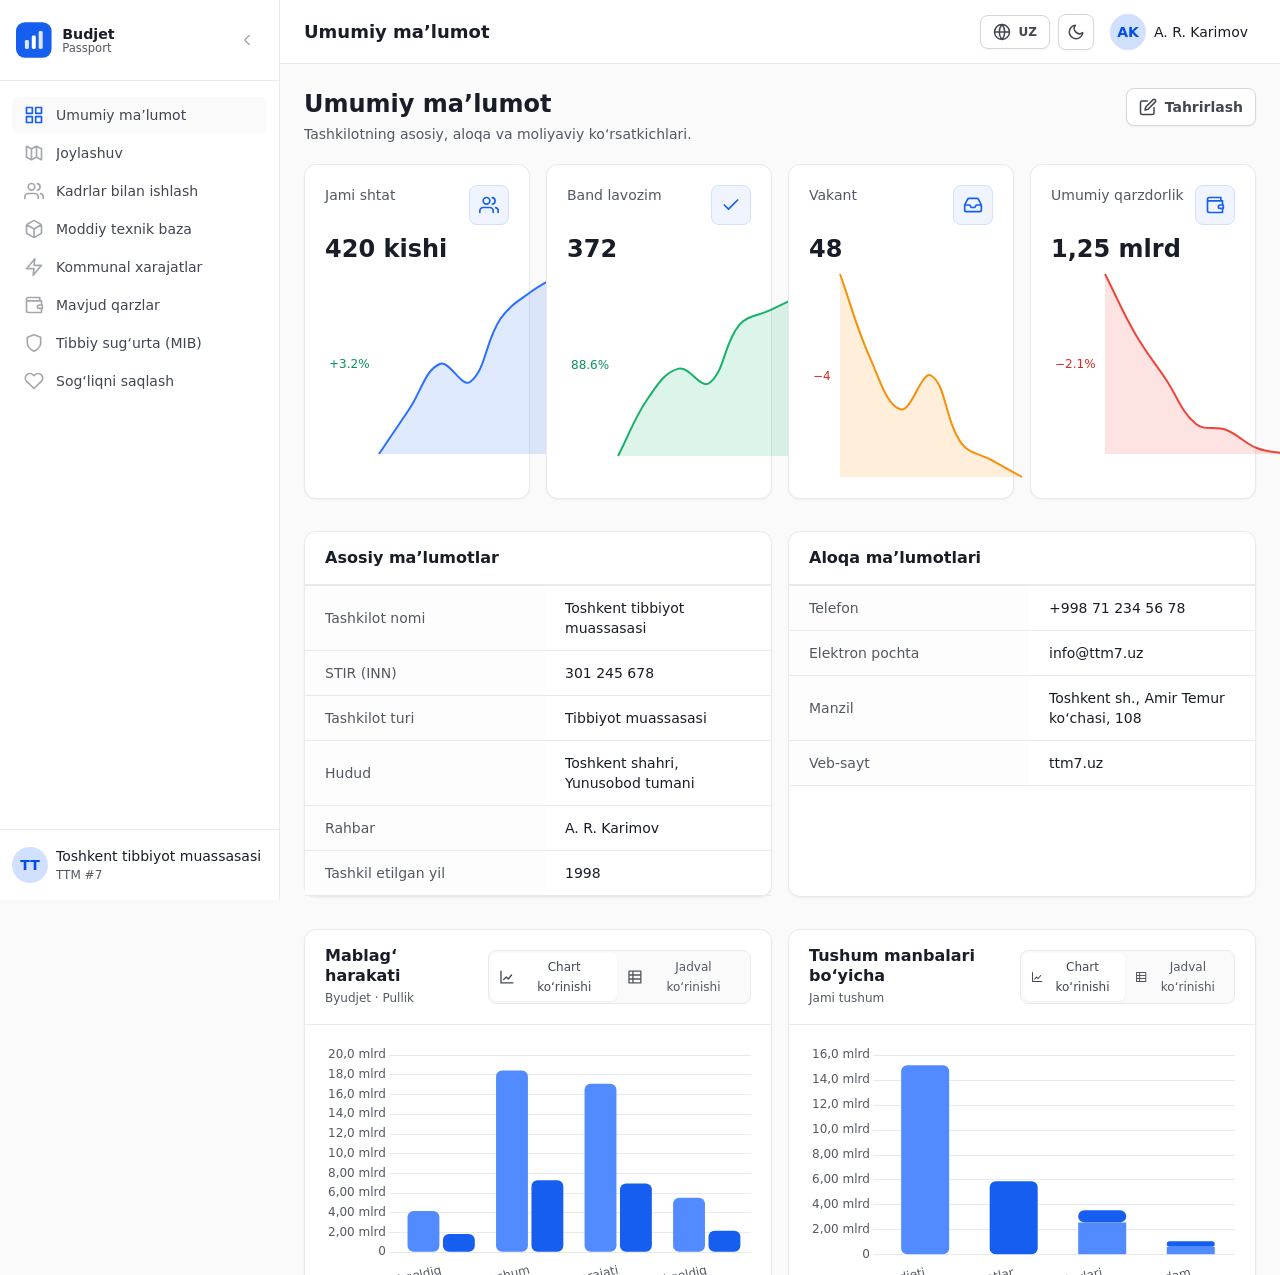
==== index.html @ efad82bf "feat: E-Pasport Budjet — tashkilot roli UI/UX redesign (charts + design tokens) Vanilla HTML/CSS/JS " ====
<!DOCTYPE html>
<html lang="uz" data-theme="light">
<head>
  <meta charset="UTF-8" />
  <meta name="viewport" content="width=device-width, initial-scale=1.0" />
  <meta name="description" content="E-Pasport Budjet — tashkilot kabineti" />
  <title>Budjet Passport — Tashkilot kabineti</title>

  <!-- Favicon (symbol) -->
  <link rel="icon" type="image/svg+xml" href="assets/img/symbol.svg" />
  <link rel="apple-touch-icon" href="assets/img/symbol.svg" />

  <!-- Design tokens (must load first) -->
  <link rel="stylesheet" href="assets/css/tokens.css" />
  <link rel="stylesheet" href="assets/css/base.css" />
  <link rel="stylesheet" href="assets/css/components.css" />
  <link rel="stylesheet" href="assets/css/app.css" />
</head>
<body>
  <div class="app" id="app"><!-- shell injected by app.js --></div>

  <!-- Vendor -->
  <script src="assets/vendor/chart.umd.js"></script>
  <!-- App modules (order matters) -->
  <script src="assets/js/i18n.js"></script>
  <script src="assets/js/format.js"></script>
  <script src="assets/js/data.js"></script>
  <script src="assets/js/components.js"></script>
  <script src="assets/js/charts.js"></script>
  <script src="assets/js/app.js"></script>
</body>
</html>
---- assets/css/tokens.css ----
/* ==========================================================================
   Design tokens — non-color primitives
   Source: Figma "Blue" design system (2. Radius, 3. Spacing, 4. Widths).
   Do not introduce values outside this file.
   ========================================================================== */
:root {
  /* -- Radius (2. Radius) -- */
  --radius-none: 0px;
  --radius-xxs: 2px;
  --radius-xs: 4px;
  --radius-sm: 6px;
  --radius-md: 8px;
  --radius-lg: 10px;
  --radius-xl: 12px;
  --radius-2xl: 16px;
  --radius-3xl: 20px;
  --radius-4xl: 24px;
  --radius-full: 9999px;

  /* -- Spacing (3. Spacing) -- */
  --spacing-none: 0px;
  --spacing-xxs: 2px;
  --spacing-xs: 4px;
  --spacing-sm: 6px;
  --spacing-md: 8px;
  --spacing-lg: 12px;
  --spacing-xl: 16px;
  --spacing-2xl: 20px;
  --spacing-3xl: 24px;
  --spacing-4xl: 32px;
  --spacing-5xl: 40px;
  --spacing-6xl: 48px;
  --spacing-7xl: 64px;
  --spacing-8xl: 80px;
  --spacing-9xl: 96px;
  --spacing-10xl: 128px;
  --spacing-11xl: 160px;

  /* -- Widths / containers (4. Widths) -- */
  --width-xxs: 320px;
  --width-xs: 384px;
  --width-sm: 480px;
  --width-md: 560px;
  --width-lg: 640px;
  --width-xl: 768px;
  --width-2xl: 1024px;
  --width-3xl: 1280px;
  --width-4xl: 1440px;
  --width-5xl: 1600px;
  --width-6xl: 1920px;
  --paragraph-max-width: 720px;

  /* -- Typography (Untitled UI type scale) -- */
  --font-family-base: "Inter", "Segoe UI", system-ui, -apple-system, "Helvetica Neue", Arial, sans-serif;
  --font-family-mono: "SFMono-Regular", ui-monospace, Menlo, Monaco, Consolas, monospace;

  --text-xs: 12px;    --text-xs-lh: 18px;
  --text-sm: 14px;    --text-sm-lh: 20px;
  --text-md: 16px;    --text-md-lh: 24px;
  --text-lg: 18px;    --text-lg-lh: 28px;
  --text-xl: 20px;    --text-xl-lh: 30px;
  --display-xs: 24px; --display-xs-lh: 32px;
  --display-sm: 30px; --display-sm-lh: 38px;
  --display-md: 36px; --display-md-lh: 44px;

  --font-weight-regular: 400;
  --font-weight-medium: 500;
  --font-weight-semibold: 600;
  --font-weight-bold: 700;

  /* -- Sizing tokens for app chrome -- */
  --sidebar-width: 280px;
  --sidebar-width-collapsed: 76px;
  --header-height: 64px;
  --container-max: var(--width-5xl);

  /* -- Motion -- */
  --transition-fast: 120ms ease;
  --transition-base: 200ms ease;
}

/* -- Shadows (Untitled UI elevation, light) -- */
:root,
[data-theme="light"] {
  --shadow-xs: 0 1px 2px 0 rgba(10, 13, 18, 0.05);
  --shadow-sm: 0 1px 3px 0 rgba(10, 13, 18, 0.10), 0 1px 2px -1px rgba(10, 13, 18, 0.10);
  --shadow-md: 0 4px 6px -1px rgba(10, 13, 18, 0.10), 0 2px 4px -2px rgba(10, 13, 18, 0.06);
  --shadow-lg: 0 12px 16px -4px rgba(10, 13, 18, 0.08), 0 4px 6px -2px rgba(10, 13, 18, 0.03);
  --shadow-xl: 0 20px 24px -4px rgba(10, 13, 18, 0.08), 0 8px 8px -4px rgba(10, 13, 18, 0.03);
  --shadow-2xl: 0 24px 48px -12px rgba(10, 13, 18, 0.18);
}

/* Shadows in dark mode use deeper alpha */
[data-theme="dark"] {
  --shadow-xs: 0 1px 2px 0 rgba(0, 0, 0, 0.30);
  --shadow-sm: 0 1px 3px 0 rgba(0, 0, 0, 0.40), 0 1px 2px -1px rgba(0, 0, 0, 0.40);
  --shadow-md: 0 4px 6px -1px rgba(0, 0, 0, 0.45), 0 2px 4px -2px rgba(0, 0, 0, 0.30);
  --shadow-lg: 0 12px 16px -4px rgba(0, 0, 0, 0.50), 0 4px 6px -2px rgba(0, 0, 0, 0.30);
  --shadow-xl: 0 20px 24px -4px rgba(0, 0, 0, 0.55), 0 8px 8px -4px rgba(0, 0, 0, 0.30);
  --shadow-2xl: 0 24px 48px -12px rgba(0, 0, 0, 0.65);
}

/* --------------------------------------------------------------------------
   Chart palette — derived from Utility color tokens (auto light/dark aware).
   Charts must consume ONLY these variables.
   -------------------------------------------------------------------------- */
:root {
  --chart-1: var(--utility-brand-500);
  --chart-2: var(--utility-blue-light-500);
  --chart-3: var(--utility-success-500);
  --chart-4: var(--utility-warning-500);
  --chart-5: var(--utility-pink-500);
  --chart-6: var(--utility-indigo-500);
  --chart-7: var(--utility-orange-500);
  --chart-8: var(--utility-purple-500);
  --chart-9: var(--utility-gray-blue-500);
  --chart-10: var(--utility-error-500);

  /* Semantic chart roles */
  --chart-positive: var(--utility-success-500);
  --chart-negative: var(--utility-error-500);
  --chart-neutral: var(--utility-gray-blue-400);
  --chart-plan: var(--utility-brand-400);
  --chart-actual: var(--utility-brand-600);
}
:root,
[data-theme="light"] {
  --text-primary: #181d27;
  --text-tertiary: #535862;
  --border-secondary: #e9eaeb;
  --text-error-primary: #d92d20;
  --border-error-subtle: #fda29b;
  --bg-primary: #ffffff;
  --bg-tertiary: #f5f5f5;
  --fg-secondary: #414651;
  --bg-brand-primary: #eff4ff;
  --bg-error-secondary: #fee4e2;
  --bg-warning-primary: #fffaeb;
  --bg-warning-secondary: #fef0c7;
  --bg-success-primary: #ecfdf3;
  --bg-success-secondary: #dcfae6;
  --fg-warning-primary: #dc6803;
  --fg-success-primary: #079455;
  --border-primary: #d5d7da;
  --text-warning-primary: #dc6803;
  --text-success-primary: #079455;
  --fg-white: #ffffff;
  --text-white: #ffffff;
  --bg-brand-solid: #155eef;
  --bg-secondary-solid: #535862;
  --bg-error-solid: #d92d20;
  --bg-warning-solid: #dc6803;
  --bg-success-solid: #079455;
  --fg-success-secondary: #17b26a;
  --text-secondary: #414651;
  --bg-secondary-hover: #f5f5f5;
  --fg-secondary-hover: #252b37;
  --bg-primary-hover: #fafafa;
  --bg-disabled: #f5f5f5;
  --fg-primary: #181d27;
  --fg-disabled: #a4a7ae;
  --text-disabled: #717680;
  --text-secondary-hover: #252b37;
  --text-tertiary-hover: #414651;
  --bg-active: #fafafa;
  --bg-brand-solid-hover: #004eeb;
  --border-brand: #2970ff;
  --border-disabled: #d5d7da;
  --border-error: #f04438;
  --bg-error-primary: #fef3f2;
  --fg-brand-secondary: #2970ff;
  --bg-brand-secondary: #d1e0ff;
  --fg-brand-primary: #155eef;
  --fg-quaternary: #a4a7ae;
  --fg-quaternary-hover: #717680;
  --fg-error-primary: #d92d20;
  --bg-secondary: #fafafa;
  --bg-disabled-subtle: #fafafa;
  --text-brand-secondary: #004eeb;
  --utility-blue-600: #1570ef;
  --bg-quaternary: #e9eaeb;
  --fg-disabled-subtle: #d5d7da;
  --utility-brand-600: #155eef;
  --utility-gray-700: #414651;
  --utility-error-600: #d92d20;
  --utility-warning-600: #dc6803;
  --utility-success-600: #079455;
  --utility-orange-600: #e04f16;
  --utility-blue-dark-600: #155eef;
  --utility-indigo-600: #444ce7;
  --utility-fuchsia-600: #ba24d5;
  --utility-pink-600: #dd2590;
  --utility-purple-600: #6938ef;
  --utility-orange-dark-600: #e62e05;
  --utility-blue-light-600: #0086c9;
  --utility-gray-600: #535862;
  --utility-brand-700: #004eeb;
  --utility-error-700: #b42318;
  --utility-warning-700: #b54708;
  --utility-success-700: #067647;
  --utility-blue-dark-700: #004eeb;
  --utility-indigo-700: #3538cd;
  --utility-purple-700: #5925dc;
  --utility-fuchsia-700: #9f1ab1;
  --utility-pink-700: #c11574;
  --utility-orange-dark-700: #bc1b06;
  --utility-orange-700: #b93815;
  --utility-blue-700: #175cd3;
  --utility-blue-light-700: #026aa2;
  --utility-gray-blue-600: #3e4784;
  --utility-gray-blue-700: #363f72;
  --utility-gray-500: #717680;
  --utility-brand-500: #2970ff;
  --utility-error-500: #f04438;
  --utility-warning-500: #f79009;
  --utility-success-500: #17b26a;
  --utility-gray-blue-500: #4e5ba6;
  --utility-blue-light-500: #0ba5ec;
  --utility-blue-500: #2e90fa;
  --utility-blue-dark-500: #2970ff;
  --utility-indigo-500: #6172f3;
  --utility-purple-500: #7a5af8;
  --utility-fuchsia-500: #d444f1;
  --utility-pink-500: #ee46bc;
  --utility-orange-dark-500: #ff4405;
  --utility-orange-500: #ef6820;
  --utility-gray-200: #e9eaeb;
  --utility-brand-200: #b2ccff;
  --utility-error-200: #fecdca;
  --utility-warning-200: #fedf89;
  --utility-success-200: #abefc6;
  --utility-gray-blue-200: #d5d9eb;
  --utility-blue-light-200: #b9e6fe;
  --utility-blue-200: #b2ddff;
  --utility-blue-dark-200: #b2ccff;
  --utility-indigo-200: #c7d7fe;
  --utility-purple-200: #d9d6fe;
  --utility-fuchsia-200: #f6d0fe;
  --utility-pink-200: #fcceee;
  --utility-orange-dark-200: #ffd6ae;
  --utility-orange-200: #f9dbaf;
  --utility-gray-50: #fafafa;
  --utility-brand-50: #eff4ff;
  --utility-error-50: #fef3f2;
  --utility-warning-50: #fffaeb;
  --utility-success-50: #ecfdf3;
  --utility-gray-blue-50: #f8f9fc;
  --utility-blue-light-50: #f0f9ff;
  --utility-blue-50: #eff8ff;
  --utility-blue-dark-50: #eff4ff;
  --utility-indigo-50: #eef4ff;
  --utility-purple-50: #f4f3ff;
  --utility-fuchsia-50: #fdf4ff;
  --utility-pink-50: #fdf2fa;
  --utility-orange-dark-50: #fff4ed;
  --utility-orange-50: #fef6ee;
  --utility-gray-100: #f5f5f5;
  --utility-brand-100: #d1e0ff;
  --utility-error-100: #fee4e2;
  --utility-warning-100: #fef0c7;
  --utility-success-100: #dcfae6;
  --utility-gray-blue-100: #eaecf5;
  --utility-blue-light-100: #e0f2fe;
  --utility-blue-100: #d1e9ff;
  --utility-blue-dark-100: #d1e0ff;
  --utility-indigo-100: #e0eaff;
  --utility-purple-100: #ebe9fe;
  --utility-fuchsia-100: #fbe8ff;
  --utility-pink-100: #fce7f6;
  --utility-orange-dark-100: #ffe6d5;
  --utility-orange-100: #fdead7;
  --utility-gray-400: #a4a7ae;
  --utility-brand-400: #528bff;
  --utility-error-400: #f97066;
  --utility-warning-400: #fdb022;
  --utility-success-400: #47cd89;
  --utility-gray-blue-400: #717bbc;
  --utility-blue-light-400: #36bffa;
  --utility-blue-400: #53b1fd;
  --utility-blue-dark-400: #528bff;
  --utility-indigo-400: #8098f9;
  --utility-purple-400: #9b8afb;
  --utility-fuchsia-400: #e478fa;
  --utility-pink-400: #f670c7;
  --utility-orange-dark-400: #ff692e;
  --utility-orange-400: #f38744;
  --fg-warning-secondary: #f79009;
  --fg-error-secondary: #f04438;
  --border-disabled-subtle: #e9eaeb;
  --text-placeholder: #717680;
  --text-placeholder-subtle: #d5d7da;
  --text-brand-tertiary: #155eef;
  --bg-primary-alt: #ffffff;
  --fg-tertiary: #535862;
  --fg-tertiary-hover: #414651;
  --bg-brand-primary-alt: #eff4ff;
  --fg-brand-primary-alt: #155eef;
  --bg-secondary-alt: #fafafa;
  --text-quaternary: #717680;
  --bg-overlay: #0a0d12;
  --utility-brand-50-alt: #eff4ff;
  --utility-brand-100-alt: #d1e0ff;
  --utility-brand-200-alt: #b2ccff;
  --utility-brand-400-alt: #528bff;
  --utility-brand-500-alt: #2970ff;
  --utility-brand-600-alt: #155eef;
  --utility-brand-700-alt: #004eeb;
  --utility-brand-300: #84adff;
  --bg-secondary-subtle: #fdfdfd;
  --utility-gray-300: #d5d7da;
  --utility-brand-900: #00359e;
  --utility-gray-900: #181d27;
  --utility-brand-800: #0040c1;
  --utility-gray-800: #252b37;
  --border-tertiary: #f5f5f5;
  --text-brand-primary: #00359e;
  --bg-brand-section: #0040c1;
  --text-primary-on-brand: #ffffff;
  --text-secondary-on-brand: #b2ccff;
  --text-tertiary-on-brand: #b2ccff;
  --bg-brand-section-subtle: #004eeb;
  --text-quaternary-on-brand: #84adff;
  --text-brand-tertiary-alt: #155eef;
  --bg-primary-solid: #0a0d12;
  --utility-brand-300-alt: #84adff;
  --utility-brand-800-alt: #0040c1;
  --utility-brand-900-alt: #00359e;
  --utility-error-300: #fda29b;
  --utility-warning-300: #fec84b;
  --utility-success-300: #75e0a7;
  --utility-gray-blue-300: #b3b8db;
  --utility-blue-light-300: #7cd4fd;
  --utility-blue-300: #84caff;
  --utility-blue-dark-300: #84adff;
  --utility-indigo-300: #a4bcfd;
  --utility-purple-300: #bdb4fe;
  --utility-fuchsia-300: #eeaafd;
  --utility-pink-300: #faa7e0;
  --utility-orange-dark-300: #ff9c66;
  --utility-orange-300: #f7b27a;
  --border-brand-alt: #155eef;
  --utility-green-50: #edfcf2;
  --utility-green-100: #d3f8df;
  --utility-green-200: #aaf0c4;
  --utility-green-300: #73e2a3;
  --utility-green-400: #3ccb7f;
  --utility-green-500: #16b364;
  --utility-green-600: #099250;
  --utility-green-700: #087443;
  --utility-yellow-50: #fefbe8;
  --utility-yellow-100: #fef7c3;
  --utility-yellow-200: #feee95;
  --utility-yellow-300: #fde272;
  --utility-yellow-400: #fac515;
  --utility-yellow-500: #eaaa08;
  --utility-yellow-600: #ca8504;
  --utility-yellow-700: #a15c07;
  --border-secondary-alt: rgba(0, 0, 0, 0.08);
  --fg-brand-secondary-alt: #2970ff;
  --text-error-primary-hover: #b42318;
  --fg-brand-secondary-hover: #155eef;
  --bg-error-solid-hover: #b42318;
  --text-brand-secondary-hover: #0040c1;
}

[data-theme="dark"] {
  --text-primary: #f7f7f7;
  --text-tertiary: #94979c;
  --border-secondary: #22262f;
  --text-error-primary: #f97066;
  --border-error-subtle: #f04438;
  --bg-primary: #0c0e12;
  --bg-tertiary: #13161b;
  --fg-secondary: #cecfd2;
  --bg-brand-primary: #2970ff;
  --bg-error-secondary: #d92d20;
  --bg-warning-primary: #4e1d09;
  --bg-warning-secondary: #dc6803;
  --bg-success-primary: #053321;
  --bg-success-secondary: #079455;
  --fg-warning-primary: #f79009;
  --fg-success-primary: #17b26a;
  --border-primary: #373a41;
  --text-warning-primary: #fdb022;
  --text-success-primary: #47cd89;
  --fg-white: #ffffff;
  --text-white: #ffffff;
  --bg-brand-solid: #155eef;
  --bg-secondary-solid: #61656c;
  --bg-error-solid: #d92d20;
  --bg-warning-solid: #dc6803;
  --bg-success-solid: #079455;
  --fg-success-secondary: #47cd89;
  --text-secondary: #cecfd2;
  --bg-secondary-hover: #22262f;
  --fg-secondary-hover: #ececed;
  --bg-primary-hover: #22262f;
  --bg-disabled: #22262f;
  --fg-primary: #ffffff;
  --fg-disabled: #85888e;
  --text-disabled: #85888e;
  --text-secondary-hover: #ececed;
  --text-tertiary-hover: #cecfd2;
  --bg-active: #22262f;
  --bg-brand-solid-hover: #2970ff;
  --border-brand: #528bff;
  --border-disabled: #373a41;
  --border-error: #f97066;
  --bg-error-primary: #55160c;
  --fg-brand-secondary: #2970ff;
  --bg-brand-secondary: #155eef;
  --fg-brand-primary: #2970ff;
  --fg-quaternary: #61656c;
  --fg-quaternary-hover: #85888e;
  --fg-error-primary: #f04438;
  --bg-secondary: #13161b;
  --bg-disabled-subtle: #13161b;
  --text-brand-secondary: #cecfd2;
  --utility-blue-600: #53b1fd;
  --bg-quaternary: #373a41;
  --fg-disabled-subtle: #61656c;
  --utility-brand-600: #528bff;
  --utility-gray-700: #cecfd2;
  --utility-error-600: #f97066;
  --utility-warning-600: #fdb022;
  --utility-success-600: #47cd89;
  --utility-orange-600: #f38744;
  --utility-blue-dark-600: #528bff;
  --utility-indigo-600: #8098f9;
  --utility-fuchsia-600: #e478fa;
  --utility-pink-600: #f670c7;
  --utility-purple-600: #9b8afb;
  --utility-orange-dark-600: #ff692e;
  --utility-blue-light-600: #36bffa;
  --utility-gray-600: #94979c;
  --utility-brand-700: #84adff;
  --utility-error-700: #fda29b;
  --utility-warning-700: #fec84b;
  --utility-success-700: #75e0a7;
  --utility-blue-dark-700: #84adff;
  --utility-indigo-700: #a4bcfd;
  --utility-purple-700: #bdb4fe;
  --utility-fuchsia-700: #eeaafd;
  --utility-pink-700: #faa7e0;
  --utility-orange-dark-700: #ff9c66;
  --utility-orange-700: #f7b27a;
  --utility-blue-700: #84caff;
  --utility-blue-light-700: #7cd4fd;
  --utility-gray-blue-600: #717bbc;
  --utility-gray-blue-700: #b3b8db;
  --utility-gray-500: #85888e;
  --utility-brand-500: #2970ff;
  --utility-error-500: #f04438;
  --utility-warning-500: #f79009;
  --utility-success-500: #17b26a;
  --utility-gray-blue-500: #4e5ba6;
  --utility-blue-light-500: #0ba5ec;
  --utility-blue-500: #2e90fa;
  --utility-blue-dark-500: #2970ff;
  --utility-indigo-500: #6172f3;
  --utility-purple-500: #7a5af8;
  --utility-fuchsia-500: #d444f1;
  --utility-pink-500: #ee46bc;
  --utility-orange-dark-500: #ff4405;
  --utility-orange-500: #ef6820;
  --utility-gray-200: #373a41;
  --utility-brand-200: #0040c1;
  --utility-error-200: #912018;
  --utility-warning-200: #93370d;
  --utility-success-200: #085d3a;
  --utility-gray-blue-200: #293056;
  --utility-blue-light-200: #065986;
  --utility-blue-200: #1849a9;
  --utility-blue-dark-200: #0040c1;
  --utility-indigo-200: #2d31a6;
  --utility-purple-200: #4a1fb8;
  --utility-fuchsia-200: #821890;
  --utility-pink-200: #9e165f;
  --utility-orange-dark-200: #97180c;
  --utility-orange-200: #932f19;
  --utility-gray-50: #13161b;
  --utility-brand-50: #002266;
  --utility-error-50: #55160c;
  --utility-warning-50: #4e1d09;
  --utility-success-50: #053321;
  --utility-gray-blue-50: #0d0f1c;
  --utility-blue-light-50: #062c41;
  --utility-blue-50: #102a56;
  --utility-blue-dark-50: #002266;
  --utility-indigo-50: #1f235b;
  --utility-purple-50: #27115f;
  --utility-fuchsia-50: #47104c;
  --utility-pink-50: #4e0d30;
  --utility-orange-dark-50: #57130a;
  --utility-orange-50: #511c10;
  --utility-gray-100: #22262f;
  --utility-brand-100: #00359e;
  --utility-error-100: #7a271a;
  --utility-warning-100: #7a2e0e;
  --utility-success-100: #074d31;
  --utility-gray-blue-100: #101323;
  --utility-blue-light-100: #0b4a6f;
  --utility-blue-100: #194185;
  --utility-blue-dark-100: #00359e;
  --utility-indigo-100: #2d3282;
  --utility-purple-100: #3e1c96;
  --utility-fuchsia-100: #6f1877;
  --utility-pink-100: #851651;
  --utility-orange-dark-100: #771a0d;
  --utility-orange-100: #772917;
  --utility-gray-400: #61656c;
  --utility-brand-400: #155eef;
  --utility-error-400: #d92d20;
  --utility-warning-400: #dc6803;
  --utility-success-400: #079455;
  --utility-gray-blue-400: #3e4784;
  --utility-blue-light-400: #0086c9;
  --utility-blue-400: #1570ef;
  --utility-blue-dark-400: #155eef;
  --utility-indigo-400: #444ce7;
  --utility-purple-400: #6938ef;
  --utility-fuchsia-400: #ba24d5;
  --utility-pink-400: #dd2590;
  --utility-orange-dark-400: #e62e05;
  --utility-orange-400: #e04f16;
  --fg-warning-secondary: #fdb022;
  --fg-error-secondary: #f97066;
  --border-disabled-subtle: #22262f;
  --text-placeholder: #85888e;
  --text-placeholder-subtle: #373a41;
  --text-brand-tertiary: #94979c;
  --bg-primary-alt: #fafafa;
  --fg-tertiary: #94979c;
  --fg-tertiary-hover: #cecfd2;
  --bg-brand-primary-alt: #fafafa;
  --fg-brand-primary-alt: #cecfd2;
  --bg-secondary-alt: #ffffff;
  --text-quaternary: #94979c;
  --bg-overlay: #22262f;
  --utility-brand-50-alt: #fafafa;
  --utility-brand-100-alt: #f5f5f5;
  --utility-brand-200-alt: #e9eaeb;
  --utility-brand-400-alt: #a4a7ae;
  --utility-brand-500-alt: #717680;
  --utility-brand-600-alt: #535862;
  --utility-brand-700-alt: #414651;
  --utility-brand-300: #004eeb;
  --bg-secondary-subtle: #13161b;
  --utility-gray-300: #373a41;
  --utility-brand-900: #d1e0ff;
  --utility-gray-900: #f0f0f1;
  --utility-brand-800: #b2ccff;
  --utility-gray-800: #ececed;
  --border-tertiary: #22262f;
  --text-brand-primary: #f7f7f7;
  --bg-brand-section: #fafafa;
  --text-primary-on-brand: #f7f7f7;
  --text-secondary-on-brand: #cecfd2;
  --text-tertiary-on-brand: #94979c;
  --bg-brand-section-subtle: #ffffff;
  --text-quaternary-on-brand: #94979c;
  --text-brand-tertiary-alt: #f7f7f7;
  --bg-primary-solid: #fafafa;
  --utility-brand-300-alt: #d5d7da;
  --utility-brand-800-alt: #252b37;
  --utility-brand-900-alt: #181d27;
  --utility-error-300: #b42318;
  --utility-warning-300: #b54708;
  --utility-success-300: #067647;
  --utility-gray-blue-300: #363f72;
  --utility-blue-light-300: #026aa2;
  --utility-blue-300: #175cd3;
  --utility-blue-dark-300: #004eeb;
  --utility-indigo-300: #3538cd;
  --utility-purple-300: #5925dc;
  --utility-fuchsia-300: #9f1ab1;
  --utility-pink-300: #c11574;
  --utility-orange-dark-300: #bc1b06;
  --utility-orange-300: #b93815;
  --border-brand-alt: #373a41;
  --utility-green-50: #052e1c;
  --utility-green-100: #084c2e;
  --utility-green-200: #095c37;
  --utility-green-300: #087443;
  --utility-green-400: #099250;
  --utility-green-500: #16b364;
  --utility-green-600: #3ccb7f;
  --utility-green-700: #73e2a3;
  --utility-yellow-50: #542c0d;
  --utility-yellow-100: #713b12;
  --utility-yellow-200: #854a0e;
  --utility-yellow-300: #a15c07;
  --utility-yellow-400: #ca8504;
  --utility-yellow-500: #eaaa08;
  --utility-yellow-600: #fac515;
  --utility-yellow-700: #fde272;
  --border-secondary-alt: #22262f;
  --fg-brand-secondary-alt: #61656c;
  --text-error-primary-hover: #fda29b;
  --fg-brand-secondary-hover: #85888e;
  --bg-error-solid-hover: #f04438;
  --text-brand-secondary-hover: #ececed;
}
---- assets/css/base.css ----
/* ==========================================================================
   Base reset + primitives. Uses only design tokens from tokens.css.
   ========================================================================== */
*, *::before, *::after { box-sizing: border-box; }
* { margin: 0; }

html { -webkit-text-size-adjust: 100%; }

body {
  font-family: var(--font-family-base);
  font-size: var(--text-sm);
  line-height: var(--text-sm-lh);
  color: var(--text-primary);
  background-color: var(--bg-secondary);
  -webkit-font-smoothing: antialiased;
  text-rendering: optimizeLegibility;
  min-height: 100vh;
}

img, svg, video, canvas { display: block; max-width: 100%; }
canvas { height: auto; }

button, input, select, textarea { font: inherit; color: inherit; }
button { cursor: pointer; background: none; border: none; }
a { color: var(--text-brand-secondary); text-decoration: none; }
a:hover { text-decoration: underline; }

ul, ol { list-style: none; padding: 0; }

:focus-visible {
  outline: 2px solid var(--border-brand);
  outline-offset: 2px;
  border-radius: var(--radius-xs);
}

/* Scrollbars */
* { scrollbar-width: thin; scrollbar-color: var(--border-primary) transparent; }
*::-webkit-scrollbar { width: 10px; height: 10px; }
*::-webkit-scrollbar-thumb { background: var(--border-primary); border-radius: var(--radius-full); border: 2px solid transparent; background-clip: content-box; }
*::-webkit-scrollbar-track { background: transparent; }

/* ---- Typography helpers ---- */
.text-display-sm { font-size: var(--display-sm); line-height: var(--display-sm-lh); font-weight: var(--font-weight-semibold); letter-spacing: -0.02em; }
.text-display-xs { font-size: var(--display-xs); line-height: var(--display-xs-lh); font-weight: var(--font-weight-semibold); letter-spacing: -0.01em; }
.text-xl  { font-size: var(--text-xl); line-height: var(--text-xl-lh); }
.text-lg  { font-size: var(--text-lg); line-height: var(--text-lg-lh); }
.text-md  { font-size: var(--text-md); line-height: var(--text-md-lh); }
.text-sm  { font-size: var(--text-sm); line-height: var(--text-sm-lh); }
.text-xs  { font-size: var(--text-xs); line-height: var(--text-xs-lh); }
.font-medium { font-weight: var(--font-weight-medium); }
.font-semibold { font-weight: var(--font-weight-semibold); }
.font-bold { font-weight: var(--font-weight-bold); }
.text-secondary { color: var(--text-secondary); }
.text-tertiary { color: var(--text-tertiary); }
.text-brand { color: var(--text-brand-secondary); }
.tabular { font-variant-numeric: tabular-nums; font-feature-settings: "tnum"; }

/* ---- Layout utilities ---- */
.flex { display: flex; }
.flex-col { flex-direction: column; }
.items-center { align-items: center; }
.items-start { align-items: flex-start; }
.justify-between { justify-content: space-between; }
.justify-center { justify-content: center; }
.flex-wrap { flex-wrap: wrap; }
.flex-1 { flex: 1 1 0%; }
.gap-xs { gap: var(--spacing-xs); }
.gap-md { gap: var(--spacing-md); }
.gap-lg { gap: var(--spacing-lg); }
.gap-xl { gap: var(--spacing-xl); }
.gap-2xl { gap: var(--spacing-2xl); }
.grid { display: grid; }
.hidden { display: none !important; }
.w-full { width: 100%; }
.mt-md { margin-top: var(--spacing-md); }
.mt-xl { margin-top: var(--spacing-xl); }
.mb-md { margin-bottom: var(--spacing-md); }

/* Visually hidden (screen-reader only) */
.sr-only {
  position: absolute; width: 1px; height: 1px; padding: 0; margin: -1px;
  overflow: hidden; clip: rect(0,0,0,0); white-space: nowrap; border: 0;
}

/* Responsive grid columns */
.cols { display: grid; gap: var(--spacing-xl); grid-template-columns: repeat(var(--cols, 1), minmax(0, 1fr)); }
@media (max-width: 1024px) { .cols { grid-template-columns: repeat(var(--cols-md, var(--cols, 1)), minmax(0, 1fr)); } }
@media (max-width: 640px)  { .cols { grid-template-columns: 1fr; } }
---- assets/css/components.css ----
/* ==========================================================================
   Reusable components. Token-driven. Reusable for future Admin (multi-org).
   ========================================================================== */

/* ---------- Buttons (primary / secondary / tertiary hierarchy) ---------- */
.btn {
  display: inline-flex; align-items: center; justify-content: center; gap: var(--spacing-md);
  padding: var(--spacing-md) var(--spacing-lg);
  border-radius: var(--radius-md);
  font-weight: var(--font-weight-semibold); font-size: var(--text-sm);
  border: 1px solid transparent; white-space: nowrap;
  transition: background var(--transition-fast), color var(--transition-fast), border-color var(--transition-fast);
}
.btn:hover { text-decoration: none; }
.btn:disabled { cursor: not-allowed; opacity: 1; background: var(--bg-disabled); color: var(--text-disabled); border-color: var(--border-disabled); box-shadow: none; }
.btn .icon { width: 18px; height: 18px; }

.btn--primary { background: var(--bg-brand-solid); color: var(--text-white); box-shadow: var(--shadow-xs); }
.btn--primary:hover:not(:disabled) { background: var(--bg-brand-solid-hover); }

.btn--secondary { background: var(--bg-primary); color: var(--text-secondary); border-color: var(--border-primary); box-shadow: var(--shadow-xs); }
.btn--secondary:hover:not(:disabled) { background: var(--bg-primary-hover); color: var(--text-secondary-hover); }

.btn--tertiary { background: transparent; color: var(--text-tertiary); }
.btn--tertiary:hover:not(:disabled) { background: var(--bg-primary-hover); color: var(--text-tertiary-hover); }

.btn--danger { background: var(--bg-error-solid); color: var(--text-white); box-shadow: var(--shadow-xs); }
.btn--danger:hover:not(:disabled) { background: var(--bg-error-solid-hover); }

.btn--sm { padding: var(--spacing-sm) var(--spacing-lg); font-size: var(--text-xs); }
.btn--icon { padding: var(--spacing-md); }

/* ---------- StatusBadge ---------- */
.badge {
  display: inline-flex; align-items: center; gap: var(--spacing-sm);
  padding: 2px var(--spacing-md); border-radius: var(--radius-full);
  font-size: var(--text-xs); line-height: var(--text-xs-lh); font-weight: var(--font-weight-medium);
  border: 1px solid transparent; white-space: nowrap;
}
.badge::before { content: ""; width: 6px; height: 6px; border-radius: var(--radius-full); background: currentColor; flex: none; }
.badge--dotless::before { display: none; }
.badge--success { background: var(--bg-success-primary); color: var(--utility-success-700); border-color: var(--utility-success-200); }
.badge--warning { background: var(--bg-warning-primary); color: var(--utility-warning-700); border-color: var(--utility-warning-200); }
.badge--danger  { background: var(--bg-error-primary);   color: var(--utility-error-700);   border-color: var(--utility-error-200); }
.badge--brand   { background: var(--utility-brand-50);    color: var(--utility-brand-700);   border-color: var(--utility-brand-200); }
.badge--neutral { background: var(--bg-secondary);       color: var(--utility-gray-700);    border-color: var(--border-primary); }

/* ---------- KPI Card ---------- */
.kpi {
  background: var(--bg-primary); border: 1px solid var(--border-secondary);
  border-radius: var(--radius-xl); padding: var(--spacing-2xl); box-shadow: var(--shadow-xs);
  display: flex; flex-direction: column; gap: var(--spacing-md); min-width: 0;
}
.kpi__top { display: flex; align-items: flex-start; justify-content: space-between; gap: var(--spacing-md); }
.kpi__label { color: var(--text-tertiary); font-weight: var(--font-weight-medium); font-size: var(--text-sm); }
.kpi__icon { width: 40px; height: 40px; flex: none; border-radius: var(--radius-md); display: grid; place-items: center; background: var(--utility-brand-50); color: var(--utility-brand-600); border: 1px solid var(--utility-brand-100); }
.kpi__icon .icon { width: 20px; height: 20px; }
.kpi__value { font-size: var(--display-xs); line-height: var(--display-xs-lh); font-weight: var(--font-weight-semibold); color: var(--text-primary); font-variant-numeric: tabular-nums; }
.kpi__foot { display: flex; align-items: center; justify-content: space-between; gap: var(--spacing-md); }
.kpi__trend { display: inline-flex; align-items: center; gap: var(--spacing-xs); font-size: var(--text-xs); font-weight: var(--font-weight-medium); }
.kpi__trend--up { color: var(--text-success-primary); }
.kpi__trend--down { color: var(--text-error-primary); }
.kpi__spark { width: 96px; height: 32px; flex: none; }

/* ---------- DataTable ---------- */
.table-wrap { width: 100%; overflow-x: auto; border-radius: var(--radius-xl); border: 1px solid var(--border-secondary); background: var(--bg-primary); }
.table { width: 100%; border-collapse: separate; border-spacing: 0; font-size: var(--text-sm); }
.table th, .table td { padding: var(--spacing-lg) var(--spacing-xl); text-align: left; vertical-align: middle; white-space: nowrap; }
.table thead th {
  position: sticky; top: 0; z-index: 2;
  background: var(--bg-secondary); color: var(--text-tertiary);
  font-weight: var(--font-weight-semibold); font-size: var(--text-xs);
  border-bottom: 1px solid var(--border-secondary);
}
.table tbody td { border-bottom: 1px solid var(--border-secondary); color: var(--text-secondary); }
.table tbody tr:last-child td { border-bottom: none; }
.table tbody tr:hover td { background: var(--bg-primary-hover); }
.table .num { text-align: right; font-variant-numeric: tabular-nums; }
.table .strong { color: var(--text-primary); font-weight: var(--font-weight-medium); }
.table tfoot td { padding: var(--spacing-lg) var(--spacing-xl); font-weight: var(--font-weight-semibold); color: var(--text-primary); background: var(--bg-secondary); border-top: 1px solid var(--border-primary); }

/* Sticky first column + sticky right actions on small screens */
.table--sticky th.col-sticky-left, .table--sticky td.col-sticky-left {
  position: sticky; left: 0; z-index: 1; background: var(--bg-primary);
}
.table--sticky thead th.col-sticky-left { z-index: 3; background: var(--bg-secondary); }
.table--sticky th.col-sticky-right, .table--sticky td.col-sticky-right {
  position: sticky; right: 0; z-index: 1; background: var(--bg-primary);
  box-shadow: -8px 0 8px -8px var(--alpha-black-20);
}
.table--sticky thead th.col-sticky-right { z-index: 3; background: var(--bg-secondary); }
.table tbody tr:hover td.col-sticky-left,
.table tbody tr:hover td.col-sticky-right { background: var(--bg-primary-hover); }

/* ---------- Tabs (scrollable, no duplicate-in-overflow bug) ---------- */
.tabs { display: flex; align-items: center; gap: var(--spacing-xs); border-bottom: 1px solid var(--border-secondary); overflow-x: auto; scrollbar-width: none; }
.tabs::-webkit-scrollbar { display: none; }
.tab {
  padding: var(--spacing-md) var(--spacing-lg); font-weight: var(--font-weight-semibold);
  color: var(--text-tertiary); font-size: var(--text-sm); white-space: nowrap;
  border-bottom: 2px solid transparent; margin-bottom: -1px;
}
.tab:hover { color: var(--text-secondary); }
.tab.is-active { color: var(--fg-brand-primary); border-bottom-color: var(--fg-brand-primary); }

/* ---------- Segmented control (chart <-> table toggle) ---------- */
.segmented { display: inline-flex; padding: 2px; gap: 2px; background: var(--bg-secondary); border: 1px solid var(--border-secondary); border-radius: var(--radius-md); }
.segmented__btn {
  display: inline-flex; align-items: center; gap: var(--spacing-xs);
  padding: var(--spacing-xs) var(--spacing-md); border-radius: var(--radius-sm);
  font-size: var(--text-xs); font-weight: var(--font-weight-medium); color: var(--text-tertiary);
}
.segmented__btn .icon { width: 16px; height: 16px; }
.segmented__btn.is-active { background: var(--bg-primary); color: var(--text-secondary); box-shadow: var(--shadow-xs); }

/* ---------- FormField ---------- */
.field { display: flex; flex-direction: column; gap: var(--spacing-sm); }
.field__label { font-weight: var(--font-weight-medium); color: var(--text-secondary); font-size: var(--text-sm); display: flex; align-items: center; gap: var(--spacing-sm); }
.field__label .req { color: var(--text-error-primary); }
.field__badge { font-size: var(--text-xs); font-weight: var(--font-weight-medium); padding: 0 var(--spacing-sm); border-radius: var(--radius-xs); }
.field__badge--fx { background: var(--bg-brand-primary); color: var(--utility-brand-700); }        /* computed */
.field__badge--ro { background: var(--bg-secondary); color: var(--text-tertiary); }                 /* read-only */
.input, .select, .textarea {
  width: 100%; box-sizing: border-box;
  padding: var(--spacing-md) var(--spacing-lg);
  background: var(--bg-primary); color: var(--text-primary);
  border: 1px solid var(--border-primary); border-radius: var(--radius-md);
  box-shadow: var(--shadow-xs); transition: border-color var(--transition-fast), box-shadow var(--transition-fast);
  font-size: var(--text-md);
}
.input::placeholder { color: var(--text-placeholder); }
.input:focus, .select:focus, .textarea:focus { outline: none; border-color: var(--border-brand); box-shadow: 0 0 0 4px var(--utility-brand-100); }
.input:disabled, .select:disabled { background: var(--bg-disabled-subtle); color: var(--text-disabled); cursor: not-allowed; box-shadow: none; }
.input.is-fx { background: var(--bg-brand-primary); color: var(--text-primary); border-style: dashed; border-color: var(--border-brand); }
.field__hint { color: var(--text-tertiary); font-size: var(--text-xs); }
.field__error { color: var(--text-error-primary); font-size: var(--text-xs); }
.field.has-error .input { border-color: var(--border-error); box-shadow: 0 0 0 4px var(--utility-error-100); }

/* ---------- EmptyState (single unified style) ---------- */
.empty { display: flex; flex-direction: column; align-items: center; text-align: center; padding: var(--spacing-6xl) var(--spacing-2xl); gap: var(--spacing-md); }
.empty__icon { width: 48px; height: 48px; border-radius: var(--radius-md); display: grid; place-items: center; background: var(--bg-secondary); color: var(--fg-quaternary); border: 1px solid var(--border-secondary); }
.empty__title { font-weight: var(--font-weight-semibold); color: var(--text-primary); }
.empty__desc { color: var(--text-tertiary); max-width: 360px; }
.empty__cta { margin-top: var(--spacing-md); }

/* ---------- Drawer ---------- */
.drawer {
  position: fixed; top: 0; right: 0; height: 100dvh; width: min(var(--width-sm), 100vw);
  background: var(--bg-primary); border-left: 1px solid var(--border-secondary);
  box-shadow: var(--shadow-2xl); z-index: 50;
  transform: translateX(100%); transition: transform var(--transition-base);
  display: flex; flex-direction: column;
}
.drawer.is-open { transform: translateX(0); }
.drawer__head { display: flex; align-items: flex-start; justify-content: space-between; gap: var(--spacing-lg); padding: var(--spacing-2xl); border-bottom: 1px solid var(--border-secondary); }
.drawer__title { font-weight: var(--font-weight-semibold); font-size: var(--text-lg); color: var(--text-primary); }
.drawer__desc { color: var(--text-tertiary); font-size: var(--text-sm); margin-top: 2px; }
.drawer__body { flex: 1; overflow-y: auto; padding: var(--spacing-2xl); display: flex; flex-direction: column; gap: var(--spacing-xl); }
.drawer__foot { display: flex; gap: var(--spacing-md); padding: var(--spacing-xl) var(--spacing-2xl); border-top: 1px solid var(--border-secondary); }
.drawer__foot .btn { flex: 1; }
.icon-btn { width: 36px; height: 36px; border-radius: var(--radius-sm); display: grid; place-items: center; color: var(--fg-quaternary); flex: none; }
.icon-btn:hover { background: var(--bg-primary-hover); color: var(--fg-secondary); }

/* ---------- Gauge / progress ---------- */
.progress { height: 8px; border-radius: var(--radius-full); background: var(--bg-secondary); overflow: hidden; }
.progress__bar { height: 100%; border-radius: var(--radius-full); background: var(--bg-brand-solid); transition: width var(--transition-base); }
.progress__bar--success { background: var(--bg-success-solid); }
.progress__bar--warning { background: var(--bg-warning-solid); }

/* ---------- Structured contact list ---------- */
.contact-list { display: flex; flex-direction: column; gap: var(--spacing-md); }
.contact { display: flex; align-items: center; gap: var(--spacing-md); }
.contact__name { color: var(--text-primary); font-weight: var(--font-weight-medium); }
.contact__meta { color: var(--text-tertiary); font-size: var(--text-xs); }

/* ---------- Language / theme menu ---------- */
.menu { position: relative; }
.menu__panel {
  position: absolute; right: 0; top: calc(100% + 6px); min-width: 180px;
  background: var(--bg-primary); border: 1px solid var(--border-secondary);
  border-radius: var(--radius-md); box-shadow: var(--shadow-lg); padding: var(--spacing-xs);
  z-index: 60; display: none;
}
.menu__panel.is-open { display: block; }
.menu__item { display: flex; align-items: center; justify-content: space-between; gap: var(--spacing-md); width: 100%; padding: var(--spacing-md) var(--spacing-lg); border-radius: var(--radius-sm); color: var(--text-secondary); font-weight: var(--font-weight-medium); text-align: left; }
.menu__item:hover { background: var(--bg-primary-hover); }
.menu__item.is-active { color: var(--fg-brand-primary); }
.menu__check { width: 16px; height: 16px; }

/* ---------- Tooltip (title-based) ---------- */
[data-tooltip] { position: relative; }
---- assets/css/app.css ----
/* ==========================================================================
   Application shell: sidebar, header, page layout, cards.
   ========================================================================== */
.app {
  display: grid;
  grid-template-columns: var(--sidebar-width) 1fr;
  grid-template-rows: var(--header-height) 1fr;
  min-height: 100vh;
}

/* ---------- Sidebar ---------- */
.sidebar {
  grid-column: 1;
  grid-row: 1 / -1;
  background: var(--bg-primary);
  border-right: 1px solid var(--border-secondary);
  display: flex;
  flex-direction: column;
  position: sticky;
  top: 0;
  height: 100vh;
  z-index: 40;
}
.sidebar__brand {
  display: flex; align-items: center; gap: var(--spacing-lg);
  padding: var(--spacing-2xl) var(--spacing-xl);
  border-bottom: 1px solid var(--border-secondary);
  min-height: calc(var(--header-height) + 8px);
}
.sidebar__logo { flex: none; display: block; }
.sidebar__logo--full { height: 40px; }
.sidebar__logo--symbol { width: 40px; height: 40px; display: none; }
.sidebar__collapse-btn {
  margin-left: auto; width: 32px; height: 32px; flex: none;
  border-radius: var(--radius-sm); color: var(--fg-quaternary);
  display: grid; place-items: center;
}
.sidebar__collapse-btn:hover { background: var(--bg-primary-hover); color: var(--fg-secondary); }
.sidebar__collapse-btn .icon { width: 18px; height: 18px; transition: transform var(--transition-base); }
.sidebar__brand-name { font-weight: var(--font-weight-semibold); color: var(--text-primary); }
.sidebar__brand-sub { color: var(--text-tertiary); font-size: var(--text-xs); line-height: var(--text-xs-lh); }
.sidebar__nav { flex: 1; overflow-y: auto; padding: var(--spacing-xl) var(--spacing-lg); display: flex; flex-direction: column; gap: var(--spacing-xxs); }
.nav-item {
  display: flex; align-items: center; gap: var(--spacing-lg);
  padding: var(--spacing-md) var(--spacing-lg);
  border-radius: var(--radius-sm);
  color: var(--text-secondary);
  font-weight: var(--font-weight-medium);
  width: 100%; text-align: left;
  transition: background var(--transition-fast), color var(--transition-fast);
}
.nav-item:hover { background: var(--bg-primary-hover); color: var(--text-primary); text-decoration: none; }
.nav-item.is-active { background: var(--bg-active); color: var(--text-secondary); }
.nav-item.is-active .nav-item__icon { color: var(--fg-brand-primary); }
.nav-item__icon { flex: none; width: 20px; height: 20px; color: var(--fg-quaternary); }
.nav-item__label { flex: 1; overflow: hidden; text-overflow: ellipsis; white-space: nowrap; }
.sidebar__footer { padding: var(--spacing-xl) var(--spacing-lg); border-top: 1px solid var(--border-secondary); }

/* ---------- Collapsed sidebar (desktop) ---------- */
.app.is-collapsed { grid-template-columns: var(--sidebar-width-collapsed, 76px) 1fr; }
.app.is-collapsed .sidebar__logo--full,
.app.is-collapsed .sidebar__brand-text,
.app.is-collapsed .nav-item__label,
.app.is-collapsed .org-chip__text { display: none; }
.app.is-collapsed .sidebar__logo--symbol { display: block; }
.app.is-collapsed .sidebar__brand { justify-content: center; padding-left: 0; padding-right: 0; }
.app.is-collapsed .sidebar__collapse-btn { position: absolute; top: var(--spacing-lg); right: -14px; z-index: 41;
  width: 28px; height: 28px; background: var(--bg-primary); border: 1px solid var(--border-secondary); box-shadow: var(--shadow-sm); }
.app.is-collapsed .sidebar__collapse-btn .icon { transform: rotate(180deg); }
.app.is-collapsed .nav-item { justify-content: center; padding-left: var(--spacing-md); padding-right: var(--spacing-md); }
.app.is-collapsed .sidebar__nav { padding-left: var(--spacing-md); padding-right: var(--spacing-md); overflow: visible; }
.app.is-collapsed .org-chip { justify-content: center; }
.app.is-collapsed .sidebar { overflow: visible; }
/* tooltip on collapsed nav items */
.app.is-collapsed .nav-item { position: relative; }
.app.is-collapsed .nav-item:hover::after {
  content: attr(data-label); position: absolute; left: calc(100% + 12px); top: 50%; transform: translateY(-50%);
  background: var(--bg-primary-solid); color: var(--text-primary-on-brand); padding: 4px 8px; border-radius: var(--radius-sm);
  font-size: var(--text-xs); white-space: nowrap; box-shadow: var(--shadow-md); z-index: 60; pointer-events: none;
}

/* ---------- Header ---------- */
.header {
  grid-column: 2;
  grid-row: 1;
  position: sticky; top: 0; z-index: 30;
  height: var(--header-height);
  display: flex; align-items: center; gap: var(--spacing-xl);
  padding: 0 var(--spacing-3xl);
  background: color-mix(in srgb, var(--bg-primary) 85%, transparent);
  backdrop-filter: blur(8px);
  border-bottom: 1px solid var(--border-secondary);
}
.header__title { font-weight: var(--font-weight-semibold); font-size: var(--text-lg); color: var(--text-primary); }
.header__spacer { flex: 1; }
.header__actions { display: flex; align-items: center; gap: var(--spacing-md); }
.hamburger { display: none; width: 40px; height: 40px; border-radius: var(--radius-sm); color: var(--fg-secondary); }
.hamburger:hover { background: var(--bg-primary-hover); }

.profile {
  display: flex; align-items: center; gap: var(--spacing-md);
  padding: var(--spacing-xs) var(--spacing-md); border-radius: var(--radius-full);
}
.profile:hover { background: var(--bg-primary-hover); }
.avatar {
  width: 36px; height: 36px; flex: none; border-radius: var(--radius-full);
  background: var(--utility-brand-100); color: var(--utility-brand-700);
  display: grid; place-items: center; font-weight: var(--font-weight-semibold); font-size: var(--text-sm);
}
.profile__name { max-width: 160px; overflow: hidden; text-overflow: ellipsis; white-space: nowrap; font-weight: var(--font-weight-medium); }

/* ---------- Main / page ---------- */
.main { grid-column: 2; grid-row: 2; min-width: 0; }
.page { max-width: var(--container-max); margin: 0 auto; padding: var(--spacing-3xl); }
.page__head { margin-bottom: var(--spacing-2xl); }
.page__title { font-size: var(--display-xs); line-height: var(--display-xs-lh); font-weight: var(--font-weight-semibold); color: var(--text-primary); }
.page__desc { color: var(--text-tertiary); margin-top: var(--spacing-xs); max-width: var(--paragraph-max-width); }
.section { margin-bottom: var(--spacing-4xl); }
.section__head { display: flex; align-items: baseline; justify-content: space-between; gap: var(--spacing-lg); margin-bottom: var(--spacing-lg); flex-wrap: wrap; }
.section__title { font-size: var(--text-lg); line-height: var(--text-lg-lh); font-weight: var(--font-weight-semibold); color: var(--text-primary); }

/* ---------- Card ---------- */
.card {
  background: var(--bg-primary);
  border: 1px solid var(--border-secondary);
  border-radius: var(--radius-xl);
  box-shadow: var(--shadow-xs);
}
.card__head {
  display: flex; align-items: center; justify-content: space-between; gap: var(--spacing-lg);
  padding: var(--spacing-xl) var(--spacing-2xl);
  border-bottom: 1px solid var(--border-secondary);
}
.card__title { font-weight: var(--font-weight-semibold); color: var(--text-primary); font-size: var(--text-md); }
.card__subtitle { color: var(--text-tertiary); font-size: var(--text-xs); margin-top: 2px; }
.card__body { padding: var(--spacing-2xl); }
.card__body--flush { padding: 0; }

/* ---------- Key-value grid (equal heights via grid) ---------- */
.kv {
  display: grid; grid-template-columns: minmax(160px, 240px) 1fr;
  border-top: 1px solid var(--border-secondary);
}
.kv__key, .kv__val {
  padding: var(--spacing-lg) var(--spacing-2xl);
  border-bottom: 1px solid var(--border-secondary);
  display: flex; align-items: center;
}
.kv__key { color: var(--text-tertiary); font-weight: var(--font-weight-medium); background: var(--bg-secondary-subtle, transparent); }
.kv__val { color: var(--text-primary); }
@media (max-width: 640px) {
  .kv { grid-template-columns: 1fr; }
  .kv__key { border-bottom: none; padding-bottom: var(--spacing-xxs); }
  .kv__val { padding-top: var(--spacing-xxs); }
}

/* ---------- Chart frame ---------- */
.chart-frame { position: relative; width: 100%; }
.chart-canvas-wrap { position: relative; width: 100%; }

/* ---------- Overlay (mobile sidebar / drawer scrim) ---------- */
.scrim {
  position: fixed; inset: 0; background: var(--bg-overlay); z-index: 45;
  opacity: 0; visibility: hidden; transition: opacity var(--transition-base);
}
.scrim.is-open { opacity: 1; visibility: visible; }

/* ---------- Responsive: sidebar becomes drawer ---------- */
@media (max-width: 1024px) {
  .app { grid-template-columns: 1fr; }
  .header, .main { grid-column: 1; }
  .sidebar {
    position: fixed; left: 0; top: 0; width: min(var(--sidebar-width), 86vw);
    transform: translateX(-100%); transition: transform var(--transition-base);
    box-shadow: var(--shadow-xl);
  }
  .sidebar.is-open { transform: translateX(0); }
  .hamburger { display: grid; place-items: center; }
}
@media (max-width: 640px) {
  .page { padding: var(--spacing-xl); }
  .header { padding: 0 var(--spacing-xl); }
}
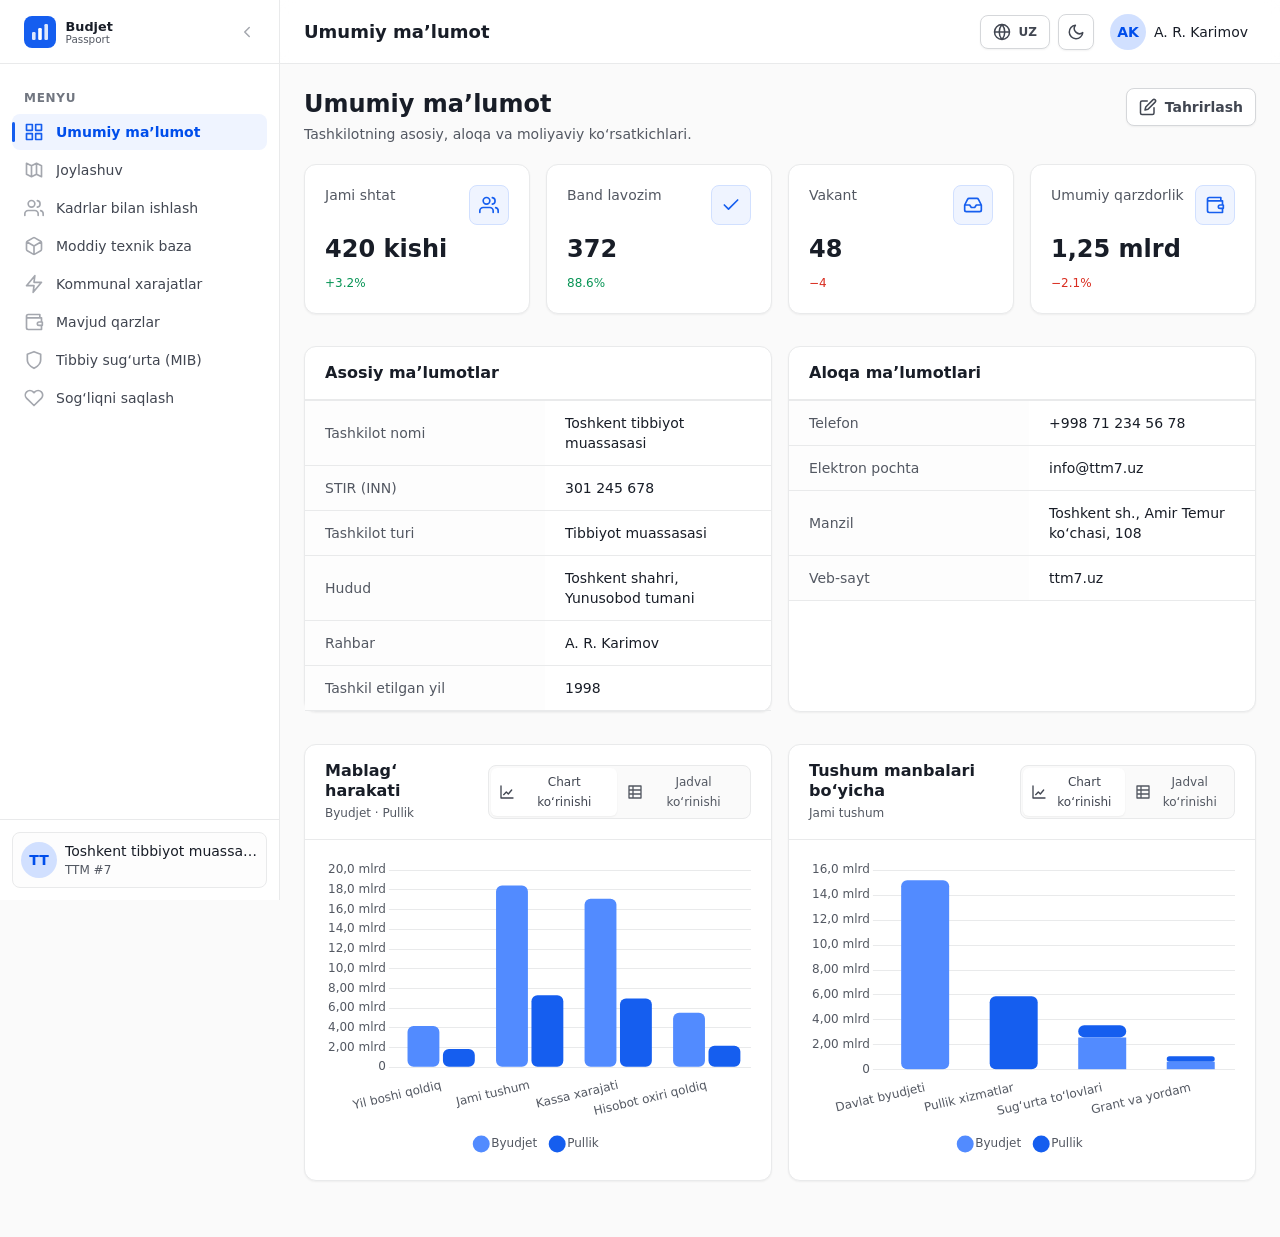
==== commit 16647e3f: "feat: modernize sidebar, real Leaflet map, remove KPI charts/arrows - Remove sparkline charts and tr" ====
--- a/index.html
+++ b/index.html
@@ -10,6 +10,9 @@
   <link rel="icon" type="image/svg+xml" href="assets/img/symbol.svg" />
   <link rel="apple-touch-icon" href="assets/img/symbol.svg" />
 
+  <!-- Vendor styles -->
+  <link rel="stylesheet" href="assets/vendor/leaflet/leaflet.css" />
+
   <!-- Design tokens (must load first) -->
   <link rel="stylesheet" href="assets/css/tokens.css" />
   <link rel="stylesheet" href="assets/css/base.css" />
@@ -21,6 +24,7 @@
 
   <!-- Vendor -->
   <script src="assets/vendor/chart.umd.js"></script>
+  <script src="assets/vendor/leaflet/leaflet.js"></script>
   <!-- App modules (order matters) -->
   <script src="assets/js/i18n.js"></script>
   <script src="assets/js/format.js"></script>
--- a/assets/vendor/leaflet/leaflet.css
+++ b/assets/vendor/leaflet/leaflet.css
@@ -0,0 +1,661 @@
+/* required styles */
+
+.leaflet-pane,
+.leaflet-tile,
+.leaflet-marker-icon,
+.leaflet-marker-shadow,
+.leaflet-tile-container,
+.leaflet-pane > svg,
+.leaflet-pane > canvas,
+.leaflet-zoom-box,
+.leaflet-image-layer,
+.leaflet-layer {
+	position: absolute;
+	left: 0;
+	top: 0;
+	}
+.leaflet-container {
+	overflow: hidden;
+	}
+.leaflet-tile,
+.leaflet-marker-icon,
+.leaflet-marker-shadow {
+	-webkit-user-select: none;
+	   -moz-user-select: none;
+	        user-select: none;
+	  -webkit-user-drag: none;
+	}
+/* Prevents IE11 from highlighting tiles in blue */
+.leaflet-tile::selection {
+	background: transparent;
+}
+/* Safari renders non-retina tile on retina better with this, but Chrome is worse */
+.leaflet-safari .leaflet-tile {
+	image-rendering: -webkit-optimize-contrast;
+	}
+/* hack that prevents hw layers "stretching" when loading new tiles */
+.leaflet-safari .leaflet-tile-container {
+	width: 1600px;
+	height: 1600px;
+	-webkit-transform-origin: 0 0;
+	}
+.leaflet-marker-icon,
+.leaflet-marker-shadow {
+	display: block;
+	}
+/* .leaflet-container svg: reset svg max-width decleration shipped in Joomla! (joomla.org) 3.x */
+/* .leaflet-container img: map is broken in FF if you have max-width: 100% on tiles */
+.leaflet-container .leaflet-overlay-pane svg {
+	max-width: none !important;
+	max-height: none !important;
+	}
+.leaflet-container .leaflet-marker-pane img,
+.leaflet-container .leaflet-shadow-pane img,
+.leaflet-container .leaflet-tile-pane img,
+.leaflet-container img.leaflet-image-layer,
+.leaflet-container .leaflet-tile {
+	max-width: none !important;
+	max-height: none !important;
+	width: auto;
+	padding: 0;
+	}
+
+.leaflet-container img.leaflet-tile {
+	/* See: https://bugs.chromium.org/p/chromium/issues/detail?id=600120 */
+	mix-blend-mode: plus-lighter;
+}
+
+.leaflet-container.leaflet-touch-zoom {
+	-ms-touch-action: pan-x pan-y;
+	touch-action: pan-x pan-y;
+	}
+.leaflet-container.leaflet-touch-drag {
+	-ms-touch-action: pinch-zoom;
+	/* Fallback for FF which doesn't support pinch-zoom */
+	touch-action: none;
+	touch-action: pinch-zoom;
+}
+.leaflet-container.leaflet-touch-drag.leaflet-touch-zoom {
+	-ms-touch-action: none;
+	touch-action: none;
+}
+.leaflet-container {
+	-webkit-tap-highlight-color: transparent;
+}
+.leaflet-container a {
+	-webkit-tap-highlight-color: rgba(51, 181, 229, 0.4);
+}
+.leaflet-tile {
+	filter: inherit;
+	visibility: hidden;
+	}
+.leaflet-tile-loaded {
+	visibility: inherit;
+	}
+.leaflet-zoom-box {
+	width: 0;
+	height: 0;
+	-moz-box-sizing: border-box;
+	     box-sizing: border-box;
+	z-index: 800;
+	}
+/* workaround for https://bugzilla.mozilla.org/show_bug.cgi?id=888319 */
+.leaflet-overlay-pane svg {
+	-moz-user-select: none;
+	}
+
+.leaflet-pane         { z-index: 400; }
+
+.leaflet-tile-pane    { z-index: 200; }
+.leaflet-overlay-pane { z-index: 400; }
+.leaflet-shadow-pane  { z-index: 500; }
+.leaflet-marker-pane  { z-index: 600; }
+.leaflet-tooltip-pane   { z-index: 650; }
+.leaflet-popup-pane   { z-index: 700; }
+
+.leaflet-map-pane canvas { z-index: 100; }
+.leaflet-map-pane svg    { z-index: 200; }
+
+.leaflet-vml-shape {
+	width: 1px;
+	height: 1px;
+	}
+.lvml {
+	behavior: url(#default#VML);
+	display: inline-block;
+	position: absolute;
+	}
+
+
+/* control positioning */
+
+.leaflet-control {
+	position: relative;
+	z-index: 800;
+	pointer-events: visiblePainted; /* IE 9-10 doesn't have auto */
+	pointer-events: auto;
+	}
+.leaflet-top,
+.leaflet-bottom {
+	position: absolute;
+	z-index: 1000;
+	pointer-events: none;
+	}
+.leaflet-top {
+	top: 0;
+	}
+.leaflet-right {
+	right: 0;
+	}
+.leaflet-bottom {
+	bottom: 0;
+	}
+.leaflet-left {
+	left: 0;
+	}
+.leaflet-control {
+	float: left;
+	clear: both;
+	}
+.leaflet-right .leaflet-control {
+	float: right;
+	}
+.leaflet-top .leaflet-control {
+	margin-top: 10px;
+	}
+.leaflet-bottom .leaflet-control {
+	margin-bottom: 10px;
+	}
+.leaflet-left .leaflet-control {
+	margin-left: 10px;
+	}
+.leaflet-right .leaflet-control {
+	margin-right: 10px;
+	}
+
+
+/* zoom and fade animations */
+
+.leaflet-fade-anim .leaflet-popup {
+	opacity: 0;
+	-webkit-transition: opacity 0.2s linear;
+	   -moz-transition: opacity 0.2s linear;
+	        transition: opacity 0.2s linear;
+	}
+.leaflet-fade-anim .leaflet-map-pane .leaflet-popup {
+	opacity: 1;
+	}
+.leaflet-zoom-animated {
+	-webkit-transform-origin: 0 0;
+	    -ms-transform-origin: 0 0;
+	        transform-origin: 0 0;
+	}
+svg.leaflet-zoom-animated {
+	will-change: transform;
+}
+
+.leaflet-zoom-anim .leaflet-zoom-animated {
+	-webkit-transition: -webkit-transform 0.25s cubic-bezier(0,0,0.25,1);
+	   -moz-transition:    -moz-transform 0.25s cubic-bezier(0,0,0.25,1);
+	        transition:         transform 0.25s cubic-bezier(0,0,0.25,1);
+	}
+.leaflet-zoom-anim .leaflet-tile,
+.leaflet-pan-anim .leaflet-tile {
+	-webkit-transition: none;
+	   -moz-transition: none;
+	        transition: none;
+	}
+
+.leaflet-zoom-anim .leaflet-zoom-hide {
+	visibility: hidden;
+	}
+
+
+/* cursors */
+
+.leaflet-interactive {
+	cursor: pointer;
+	}
+.leaflet-grab {
+	cursor: -webkit-grab;
+	cursor:    -moz-grab;
+	cursor:         grab;
+	}
+.leaflet-crosshair,
+.leaflet-crosshair .leaflet-interactive {
+	cursor: crosshair;
+	}
+.leaflet-popup-pane,
+.leaflet-control {
+	cursor: auto;
+	}
+.leaflet-dragging .leaflet-grab,
+.leaflet-dragging .leaflet-grab .leaflet-interactive,
+.leaflet-dragging .leaflet-marker-draggable {
+	cursor: move;
+	cursor: -webkit-grabbing;
+	cursor:    -moz-grabbing;
+	cursor:         grabbing;
+	}
+
+/* marker & overlays interactivity */
+.leaflet-marker-icon,
+.leaflet-marker-shadow,
+.leaflet-image-layer,
+.leaflet-pane > svg path,
+.leaflet-tile-container {
+	pointer-events: none;
+	}
+
+.leaflet-marker-icon.leaflet-interactive,
+.leaflet-image-layer.leaflet-interactive,
+.leaflet-pane > svg path.leaflet-interactive,
+svg.leaflet-image-layer.leaflet-interactive path {
+	pointer-events: visiblePainted; /* IE 9-10 doesn't have auto */
+	pointer-events: auto;
+	}
+
+/* visual tweaks */
+
+.leaflet-container {
+	background: #ddd;
+	outline-offset: 1px;
+	}
+.leaflet-container a {
+	color: #0078A8;
+	}
+.leaflet-zoom-box {
+	border: 2px dotted #38f;
+	background: rgba(255,255,255,0.5);
+	}
+
+
+/* general typography */
+.leaflet-container {
+	font-family: "Helvetica Neue", Arial, Helvetica, sans-serif;
+	font-size: 12px;
+	font-size: 0.75rem;
+	line-height: 1.5;
+	}
+
+
+/* general toolbar styles */
+
+.leaflet-bar {
+	box-shadow: 0 1px 5px rgba(0,0,0,0.65);
+	border-radius: 4px;
+	}
+.leaflet-bar a {
+	background-color: #fff;
+	border-bottom: 1px solid #ccc;
+	width: 26px;
+	height: 26px;
+	line-height: 26px;
+	display: block;
+	text-align: center;
+	text-decoration: none;
+	color: black;
+	}
+.leaflet-bar a,
+.leaflet-control-layers-toggle {
+	background-position: 50% 50%;
+	background-repeat: no-repeat;
+	display: block;
+	}
+.leaflet-bar a:hover,
+.leaflet-bar a:focus {
+	background-color: #f4f4f4;
+	}
+.leaflet-bar a:first-child {
+	border-top-left-radius: 4px;
+	border-top-right-radius: 4px;
+	}
+.leaflet-bar a:last-child {
+	border-bottom-left-radius: 4px;
+	border-bottom-right-radius: 4px;
+	border-bottom: none;
+	}
+.leaflet-bar a.leaflet-disabled {
+	cursor: default;
+	background-color: #f4f4f4;
+	color: #bbb;
+	}
+
+.leaflet-touch .leaflet-bar a {
+	width: 30px;
+	height: 30px;
+	line-height: 30px;
+	}
+.leaflet-touch .leaflet-bar a:first-child {
+	border-top-left-radius: 2px;
+	border-top-right-radius: 2px;
+	}
+.leaflet-touch .leaflet-bar a:last-child {
+	border-bottom-left-radius: 2px;
+	border-bottom-right-radius: 2px;
+	}
+
+/* zoom control */
+
+.leaflet-control-zoom-in,
+.leaflet-control-zoom-out {
+	font: bold 18px 'Lucida Console', Monaco, monospace;
+	text-indent: 1px;
+	}
+
+.leaflet-touch .leaflet-control-zoom-in, .leaflet-touch .leaflet-control-zoom-out  {
+	font-size: 22px;
+	}
+
+
+/* layers control */
+
+.leaflet-control-layers {
+	box-shadow: 0 1px 5px rgba(0,0,0,0.4);
+	background: #fff;
+	border-radius: 5px;
+	}
+.leaflet-control-layers-toggle {
+	background-image: url(images/layers.png);
+	width: 36px;
+	height: 36px;
+	}
+.leaflet-retina .leaflet-control-layers-toggle {
+	background-image: url(images/layers-2x.png);
+	background-size: 26px 26px;
+	}
+.leaflet-touch .leaflet-control-layers-toggle {
+	width: 44px;
+	height: 44px;
+	}
+.leaflet-control-layers .leaflet-control-layers-list,
+.leaflet-control-layers-expanded .leaflet-control-layers-toggle {
+	display: none;
+	}
+.leaflet-control-layers-expanded .leaflet-control-layers-list {
+	display: block;
+	position: relative;
+	}
+.leaflet-control-layers-expanded {
+	padding: 6px 10px 6px 6px;
+	color: #333;
+	background: #fff;
+	}
+.leaflet-control-layers-scrollbar {
+	overflow-y: scroll;
+	overflow-x: hidden;
+	padding-right: 5px;
+	}
+.leaflet-control-layers-selector {
+	margin-top: 2px;
+	position: relative;
+	top: 1px;
+	}
+.leaflet-control-layers label {
+	display: block;
+	font-size: 13px;
+	font-size: 1.08333em;
+	}
+.leaflet-control-layers-separator {
+	height: 0;
+	border-top: 1px solid #ddd;
+	margin: 5px -10px 5px -6px;
+	}
+
+/* Default icon URLs */
+.leaflet-default-icon-path { /* used only in path-guessing heuristic, see L.Icon.Default */
+	background-image: url(images/marker-icon.png);
+	}
+
+
+/* attribution and scale controls */
+
+.leaflet-container .leaflet-control-attribution {
+	background: #fff;
+	background: rgba(255, 255, 255, 0.8);
+	margin: 0;
+	}
+.leaflet-control-attribution,
+.leaflet-control-scale-line {
+	padding: 0 5px;
+	color: #333;
+	line-height: 1.4;
+	}
+.leaflet-control-attribution a {
+	text-decoration: none;
+	}
+.leaflet-control-attribution a:hover,
+.leaflet-control-attribution a:focus {
+	text-decoration: underline;
+	}
+.leaflet-attribution-flag {
+	display: inline !important;
+	vertical-align: baseline !important;
+	width: 1em;
+	height: 0.6669em;
+	}
+.leaflet-left .leaflet-control-scale {
+	margin-left: 5px;
+	}
+.leaflet-bottom .leaflet-control-scale {
+	margin-bottom: 5px;
+	}
+.leaflet-control-scale-line {
+	border: 2px solid #777;
+	border-top: none;
+	line-height: 1.1;
+	padding: 2px 5px 1px;
+	white-space: nowrap;
+	-moz-box-sizing: border-box;
+	     box-sizing: border-box;
+	background: rgba(255, 255, 255, 0.8);
+	text-shadow: 1px 1px #fff;
+	}
+.leaflet-control-scale-line:not(:first-child) {
+	border-top: 2px solid #777;
+	border-bottom: none;
+	margin-top: -2px;
+	}
+.leaflet-control-scale-line:not(:first-child):not(:last-child) {
+	border-bottom: 2px solid #777;
+	}
+
+.leaflet-touch .leaflet-control-attribution,
+.leaflet-touch .leaflet-control-layers,
+.leaflet-touch .leaflet-bar {
+	box-shadow: none;
+	}
+.leaflet-touch .leaflet-control-layers,
+.leaflet-touch .leaflet-bar {
+	border: 2px solid rgba(0,0,0,0.2);
+	background-clip: padding-box;
+	}
+
+
+/* popup */
+
+.leaflet-popup {
+	position: absolute;
+	text-align: center;
+	margin-bottom: 20px;
+	}
+.leaflet-popup-content-wrapper {
+	padding: 1px;
+	text-align: left;
+	border-radius: 12px;
+	}
+.leaflet-popup-content {
+	margin: 13px 24px 13px 20px;
+	line-height: 1.3;
+	font-size: 13px;
+	font-size: 1.08333em;
+	min-height: 1px;
+	}
+.leaflet-popup-content p {
+	margin: 17px 0;
+	margin: 1.3em 0;
+	}
+.leaflet-popup-tip-container {
+	width: 40px;
+	height: 20px;
+	position: absolute;
+	left: 50%;
+	margin-top: -1px;
+	margin-left: -20px;
+	overflow: hidden;
+	pointer-events: none;
+	}
+.leaflet-popup-tip {
+	width: 17px;
+	height: 17px;
+	padding: 1px;
+
+	margin: -10px auto 0;
+	pointer-events: auto;
+
+	-webkit-transform: rotate(45deg);
+	   -moz-transform: rotate(45deg);
+	    -ms-transform: rotate(45deg);
+	        transform: rotate(45deg);
+	}
+.leaflet-popup-content-wrapper,
+.leaflet-popup-tip {
+	background: white;
+	color: #333;
+	box-shadow: 0 3px 14px rgba(0,0,0,0.4);
+	}
+.leaflet-container a.leaflet-popup-close-button {
+	position: absolute;
+	top: 0;
+	right: 0;
+	border: none;
+	text-align: center;
+	width: 24px;
+	height: 24px;
+	font: 16px/24px Tahoma, Verdana, sans-serif;
+	color: #757575;
+	text-decoration: none;
+	background: transparent;
+	}
+.leaflet-container a.leaflet-popup-close-button:hover,
+.leaflet-container a.leaflet-popup-close-button:focus {
+	color: #585858;
+	}
+.leaflet-popup-scrolled {
+	overflow: auto;
+	}
+
+.leaflet-oldie .leaflet-popup-content-wrapper {
+	-ms-zoom: 1;
+	}
+.leaflet-oldie .leaflet-popup-tip {
+	width: 24px;
+	margin: 0 auto;
+
+	-ms-filter: "progid:DXImageTransform.Microsoft.Matrix(M11=0.70710678, M12=0.70710678, M21=-0.70710678, M22=0.70710678)";
+	filter: progid:DXImageTransform.Microsoft.Matrix(M11=0.70710678, M12=0.70710678, M21=-0.70710678, M22=0.70710678);
+	}
+
+.leaflet-oldie .leaflet-control-zoom,
+.leaflet-oldie .leaflet-control-layers,
+.leaflet-oldie .leaflet-popup-content-wrapper,
+.leaflet-oldie .leaflet-popup-tip {
+	border: 1px solid #999;
+	}
+
+
+/* div icon */
+
+.leaflet-div-icon {
+	background: #fff;
+	border: 1px solid #666;
+	}
+
+
+/* Tooltip */
+/* Base styles for the element that has a tooltip */
+.leaflet-tooltip {
+	position: absolute;
+	padding: 6px;
+	background-color: #fff;
+	border: 1px solid #fff;
+	border-radius: 3px;
+	color: #222;
+	white-space: nowrap;
+	-webkit-user-select: none;
+	-moz-user-select: none;
+	-ms-user-select: none;
+	user-select: none;
+	pointer-events: none;
+	box-shadow: 0 1px 3px rgba(0,0,0,0.4);
+	}
+.leaflet-tooltip.leaflet-interactive {
+	cursor: pointer;
+	pointer-events: auto;
+	}
+.leaflet-tooltip-top:before,
+.leaflet-tooltip-bottom:before,
+.leaflet-tooltip-left:before,
+.leaflet-tooltip-right:before {
+	position: absolute;
+	pointer-events: none;
+	border: 6px solid transparent;
+	background: transparent;
+	content: "";
+	}
+
+/* Directions */
+
+.leaflet-tooltip-bottom {
+	margin-top: 6px;
+}
+.leaflet-tooltip-top {
+	margin-top: -6px;
+}
+.leaflet-tooltip-bottom:before,
+.leaflet-tooltip-top:before {
+	left: 50%;
+	margin-left: -6px;
+	}
+.leaflet-tooltip-top:before {
+	bottom: 0;
+	margin-bottom: -12px;
+	border-top-color: #fff;
+	}
+.leaflet-tooltip-bottom:before {
+	top: 0;
+	margin-top: -12px;
+	margin-left: -6px;
+	border-bottom-color: #fff;
+	}
+.leaflet-tooltip-left {
+	margin-left: -6px;
+}
+.leaflet-tooltip-right {
+	margin-left: 6px;
+}
+.leaflet-tooltip-left:before,
+.leaflet-tooltip-right:before {
+	top: 50%;
+	margin-top: -6px;
+	}
+.leaflet-tooltip-left:before {
+	right: 0;
+	margin-right: -12px;
+	border-left-color: #fff;
+	}
+.leaflet-tooltip-right:before {
+	left: 0;
+	margin-left: -12px;
+	border-right-color: #fff;
+	}
+
+/* Printing */
+
+@media print {
+	/* Prevent printers from removing background-images of controls. */
+	.leaflet-control {
+		-webkit-print-color-adjust: exact;
+		print-color-adjust: exact;
+		}
+	}
--- a/assets/css/components.css
+++ b/assets/css/components.css
@@ -1,6 +1,11 @@
 /* ==========================================================================
    Reusable components. Token-driven. Reusable for future Admin (multi-org).
    ========================================================================== */
+
+/* ---------- Icon base (prevents unconstrained SVGs from blowing up) ---------- */
+.icon { display: inline-flex; align-items: center; justify-content: center; width: 20px; height: 20px; flex: none; line-height: 0; }
+.icon > svg { display: block; width: 100%; height: 100%; }
+.kpi__trend .icon { width: 14px; height: 14px; }
 
 /* ---------- Buttons (primary / secondary / tertiary hierarchy) ---------- */
 .btn {
--- a/assets/css/app.css
+++ b/assets/css/app.css
@@ -23,13 +23,13 @@
 }
 .sidebar__brand {
   display: flex; align-items: center; gap: var(--spacing-lg);
-  padding: var(--spacing-2xl) var(--spacing-xl);
-  border-bottom: 1px solid var(--border-secondary);
-  min-height: calc(var(--header-height) + 8px);
+  height: var(--header-height); flex: none;
+  padding: 0 var(--spacing-xl);
+  border-bottom: 1px solid var(--border-secondary);
 }
 .sidebar__logo { flex: none; display: block; }
-.sidebar__logo--full { height: 40px; }
-.sidebar__logo--symbol { width: 40px; height: 40px; display: none; }
+.sidebar__logo--full { height: 32px; }
+.sidebar__logo--symbol { width: 36px; height: 36px; display: none; }
 .sidebar__collapse-btn {
   margin-left: auto; width: 32px; height: 32px; flex: none;
   border-radius: var(--radius-sm); color: var(--fg-quaternary);
@@ -37,31 +37,49 @@
 }
 .sidebar__collapse-btn:hover { background: var(--bg-primary-hover); color: var(--fg-secondary); }
 .sidebar__collapse-btn .icon { width: 18px; height: 18px; transition: transform var(--transition-base); }
-.sidebar__brand-name { font-weight: var(--font-weight-semibold); color: var(--text-primary); }
-.sidebar__brand-sub { color: var(--text-tertiary); font-size: var(--text-xs); line-height: var(--text-xs-lh); }
-.sidebar__nav { flex: 1; overflow-y: auto; padding: var(--spacing-xl) var(--spacing-lg); display: flex; flex-direction: column; gap: var(--spacing-xxs); }
+
+.sidebar__nav { flex: 1; overflow-y: auto; padding: var(--spacing-xl) var(--spacing-lg); display: flex; flex-direction: column; gap: 2px; }
+.sidebar__nav-label {
+  padding: var(--spacing-md) var(--spacing-lg) var(--spacing-xs);
+  font-size: var(--text-xs); font-weight: var(--font-weight-semibold);
+  letter-spacing: 0.06em; text-transform: uppercase; color: var(--text-quaternary);
+}
 .nav-item {
   display: flex; align-items: center; gap: var(--spacing-lg);
   padding: var(--spacing-md) var(--spacing-lg);
-  border-radius: var(--radius-sm);
+  border-radius: var(--radius-md);
   color: var(--text-secondary);
-  font-weight: var(--font-weight-medium);
-  width: 100%; text-align: left;
+  font-weight: var(--font-weight-medium); font-size: var(--text-sm);
+  width: 100%; text-align: left; position: relative;
   transition: background var(--transition-fast), color var(--transition-fast);
 }
 .nav-item:hover { background: var(--bg-primary-hover); color: var(--text-primary); text-decoration: none; }
-.nav-item.is-active { background: var(--bg-active); color: var(--text-secondary); }
+.nav-item:hover .nav-item__icon { color: var(--fg-secondary); }
+.nav-item.is-active { background: var(--utility-brand-50); color: var(--text-brand-secondary); font-weight: var(--font-weight-semibold); }
 .nav-item.is-active .nav-item__icon { color: var(--fg-brand-primary); }
+.nav-item.is-active::before {
+  content: ""; position: absolute; left: 0; top: 50%; transform: translateY(-50%);
+  width: 3px; height: 20px; border-radius: var(--radius-full); background: var(--fg-brand-primary);
+}
 .nav-item__icon { flex: none; width: 20px; height: 20px; color: var(--fg-quaternary); }
 .nav-item__label { flex: 1; overflow: hidden; text-overflow: ellipsis; white-space: nowrap; }
-.sidebar__footer { padding: var(--spacing-xl) var(--spacing-lg); border-top: 1px solid var(--border-secondary); }
+
+.sidebar__footer { padding: var(--spacing-lg); border-top: 1px solid var(--border-secondary); }
+.org-chip {
+  display: flex; align-items: center; gap: var(--spacing-md);
+  padding: var(--spacing-md); border-radius: var(--radius-md);
+  border: 1px solid var(--border-secondary); background: var(--bg-secondary-subtle, transparent);
+}
 
 /* ---------- Collapsed sidebar (desktop) ---------- */
 .app.is-collapsed { grid-template-columns: var(--sidebar-width-collapsed, 76px) 1fr; }
 .app.is-collapsed .sidebar__logo--full,
 .app.is-collapsed .sidebar__brand-text,
+.app.is-collapsed .sidebar__nav-label,
 .app.is-collapsed .nav-item__label,
 .app.is-collapsed .org-chip__text { display: none; }
+.app.is-collapsed .nav-item.is-active::before { display: none; }
+.app.is-collapsed .org-chip { border: none; padding: var(--spacing-xs); }
 .app.is-collapsed .sidebar__logo--symbol { display: block; }
 .app.is-collapsed .sidebar__brand { justify-content: center; padding-left: 0; padding-right: 0; }
 .app.is-collapsed .sidebar__collapse-btn { position: absolute; top: var(--spacing-lg); right: -14px; z-index: 41;
@@ -154,6 +172,22 @@
   .kv__val { padding-top: var(--spacing-xxs); }
 }
 
+/* ---------- Map (Leaflet) ---------- */
+.map {
+  position: relative; z-index: 0; /* local stacking context so Leaflet controls stay below sticky header */
+  height: 420px; width: 100%;
+  border-bottom-left-radius: var(--radius-xl); border-bottom-right-radius: var(--radius-xl);
+  overflow: hidden; background: var(--bg-secondary);
+}
+.leaflet-container { font-family: var(--font-family-base); background: var(--bg-secondary); }
+.leaflet-popup-content-wrapper, .leaflet-popup-tip { background: var(--bg-primary); color: var(--text-primary); box-shadow: var(--shadow-lg); }
+.leaflet-popup-content { color: var(--text-secondary); }
+.leaflet-bar a { background: var(--bg-primary); color: var(--text-secondary); border-color: var(--border-secondary); }
+.leaflet-bar a:hover { background: var(--bg-primary-hover); }
+/* Dark-mode map: tint raster tiles to match the theme */
+.map--dark .leaflet-tile { filter: invert(1) hue-rotate(180deg) brightness(0.92) contrast(0.9); }
+@media (max-width: 640px) { .map { height: 300px; } }
+
 /* ---------- Chart frame ---------- */
 .chart-frame { position: relative; width: 100%; }
 .chart-canvas-wrap { position: relative; width: 100%; }
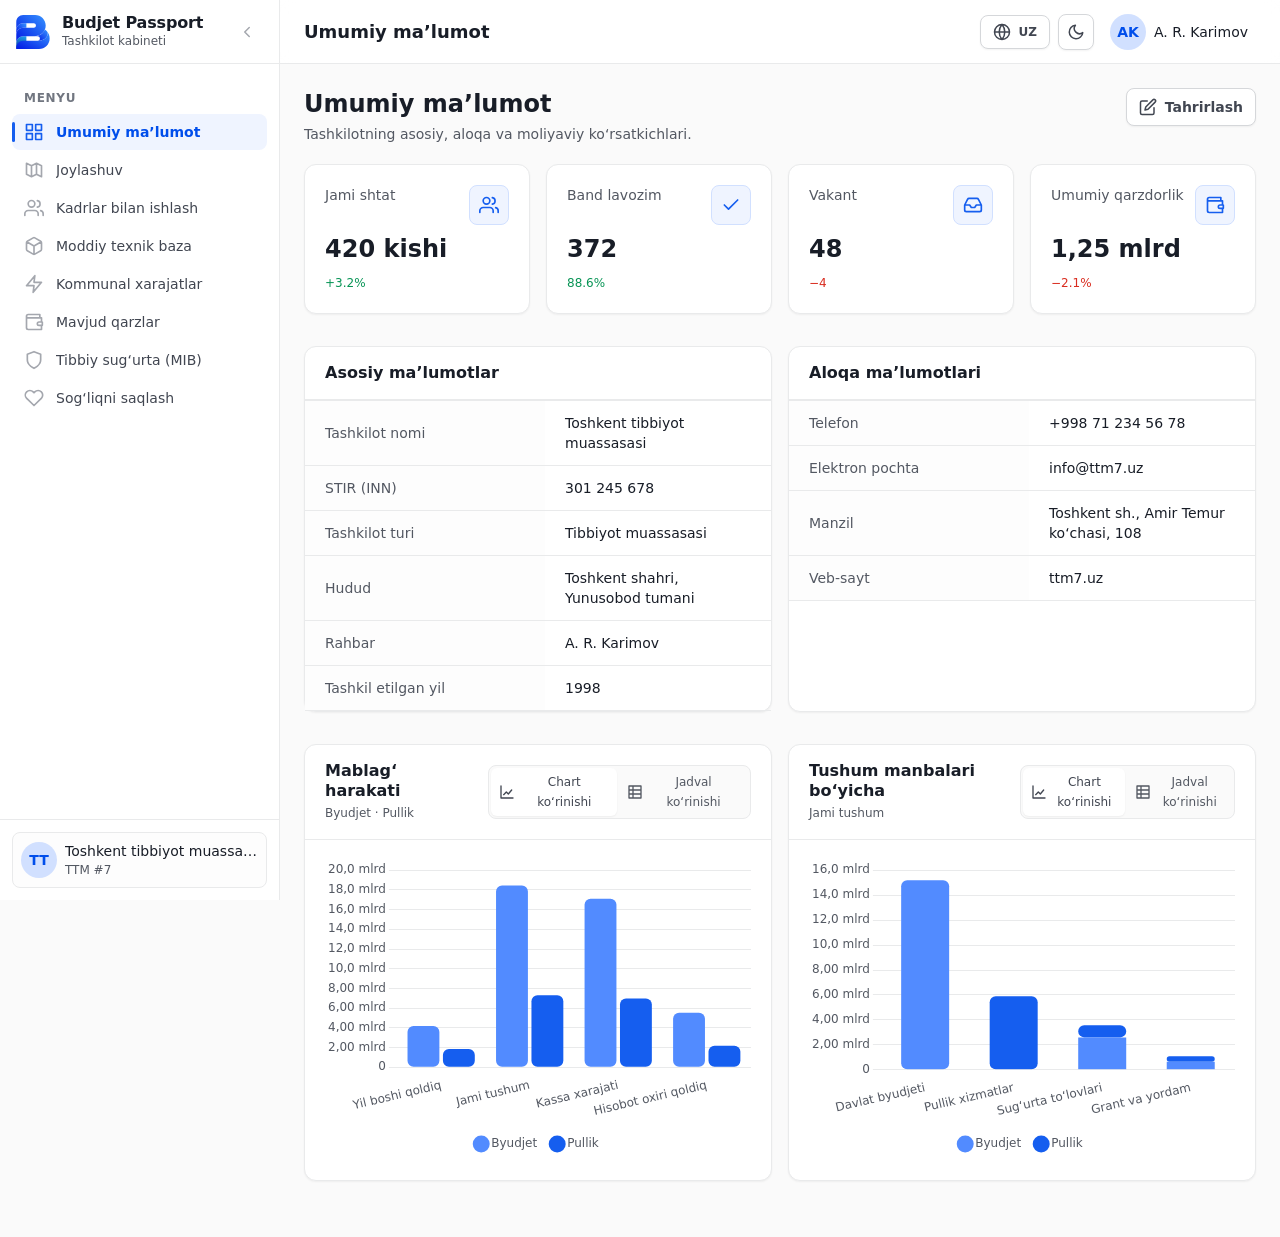
==== commit c0c09685: "fix: restore real brand assets (Logo.svg / Symbol.svg) and wire them in Recover the organization's a" ====
--- a/index.html
+++ b/index.html
@@ -7,8 +7,8 @@
   <title>Budjet Passport — Tashkilot kabineti</title>
 
   <!-- Favicon (symbol) -->
-  <link rel="icon" type="image/svg+xml" href="assets/img/symbol.svg" />
-  <link rel="apple-touch-icon" href="assets/img/symbol.svg" />
+  <link rel="icon" type="image/svg+xml" href="assets/img/Symbol.svg" />
+  <link rel="apple-touch-icon" href="assets/img/Symbol.svg" />
 
   <!-- Vendor styles -->
   <link rel="stylesheet" href="assets/vendor/leaflet/leaflet.css" />
--- a/assets/css/app.css
+++ b/assets/css/app.css
@@ -28,8 +28,10 @@
   border-bottom: 1px solid var(--border-secondary);
 }
 .sidebar__logo { flex: none; display: block; }
-.sidebar__logo--full { height: 32px; }
-.sidebar__logo--symbol { width: 36px; height: 36px; display: none; }
+.sidebar__logo--symbol { width: 34px; height: 34px; display: block; }
+.sidebar__brand-text { display: flex; flex-direction: column; min-width: 0; }
+.sidebar__brand-name { font-weight: var(--font-weight-bold); color: var(--text-primary); font-size: var(--text-md); line-height: 1.2; letter-spacing: -0.01em; }
+.sidebar__brand-sub { color: var(--text-tertiary); font-size: var(--text-xs); line-height: var(--text-xs-lh); }
 .sidebar__collapse-btn {
   margin-left: auto; width: 32px; height: 32px; flex: none;
   border-radius: var(--radius-sm); color: var(--fg-quaternary);
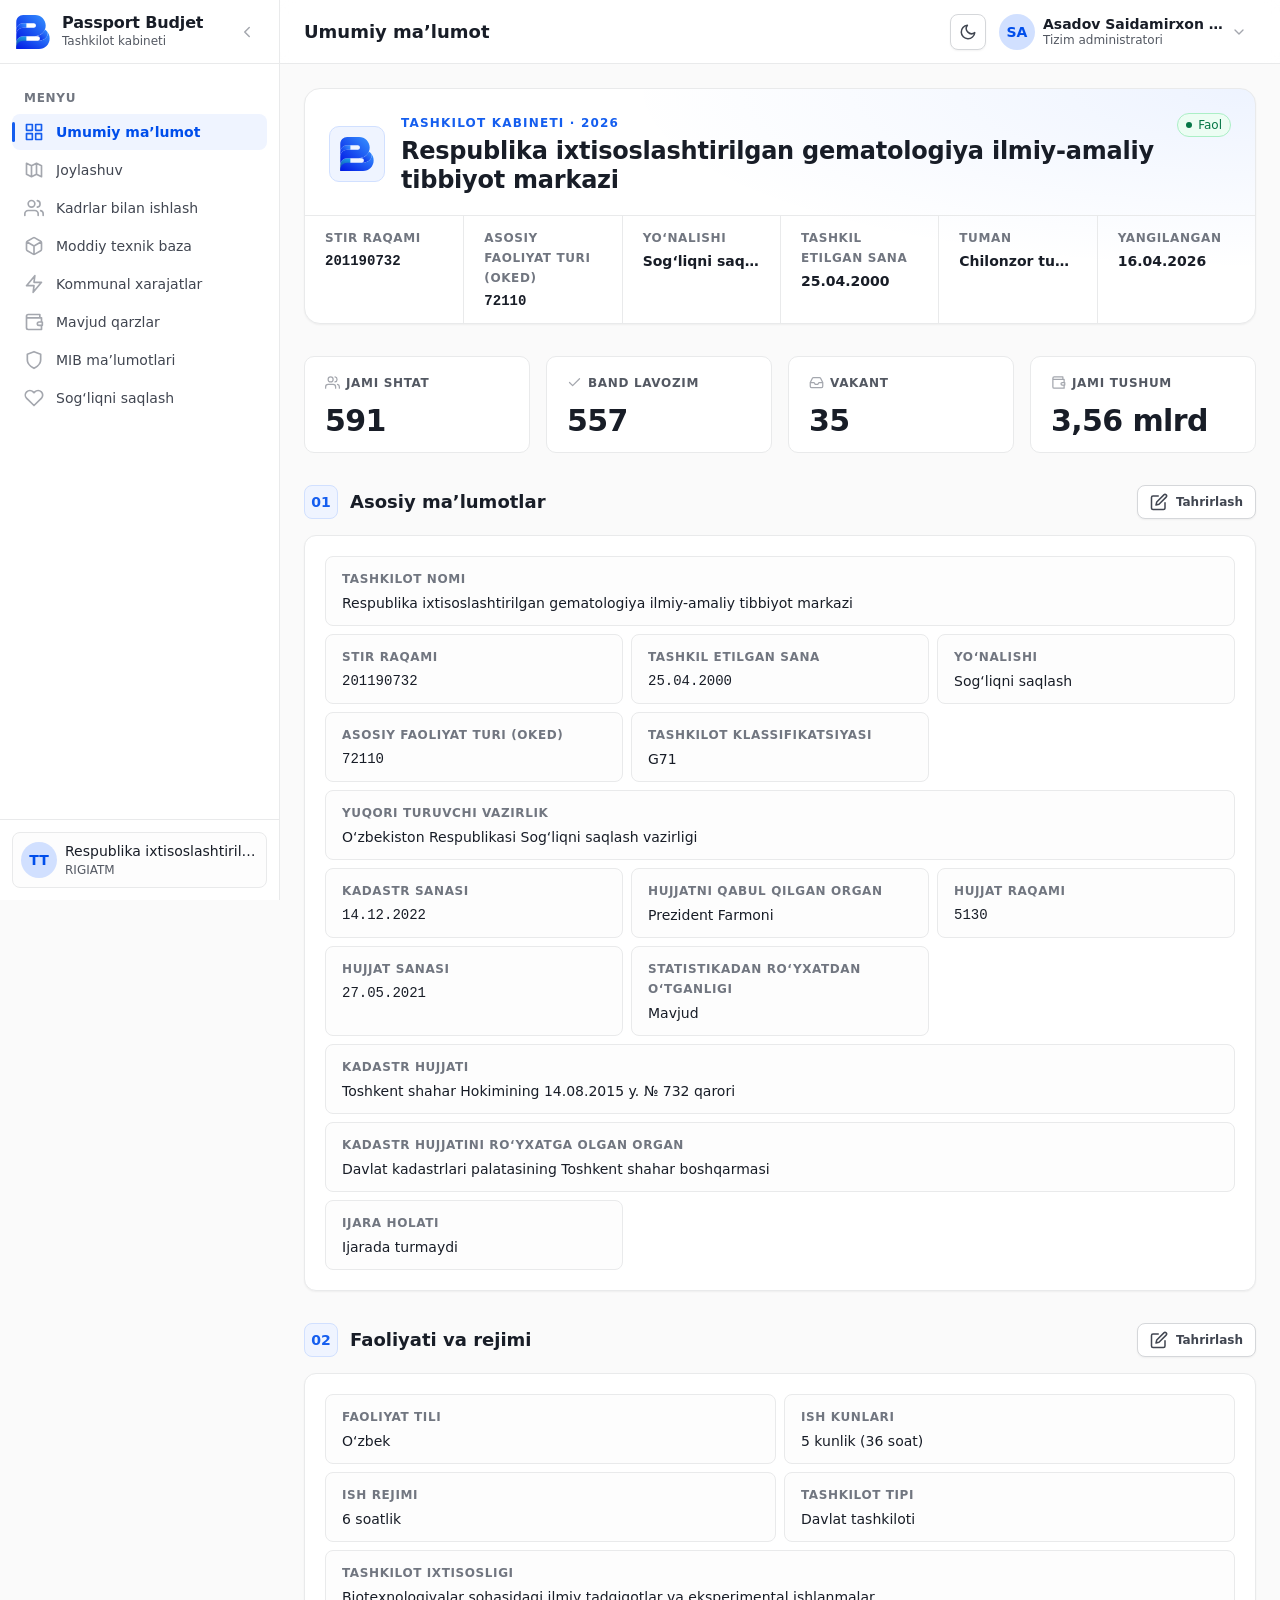
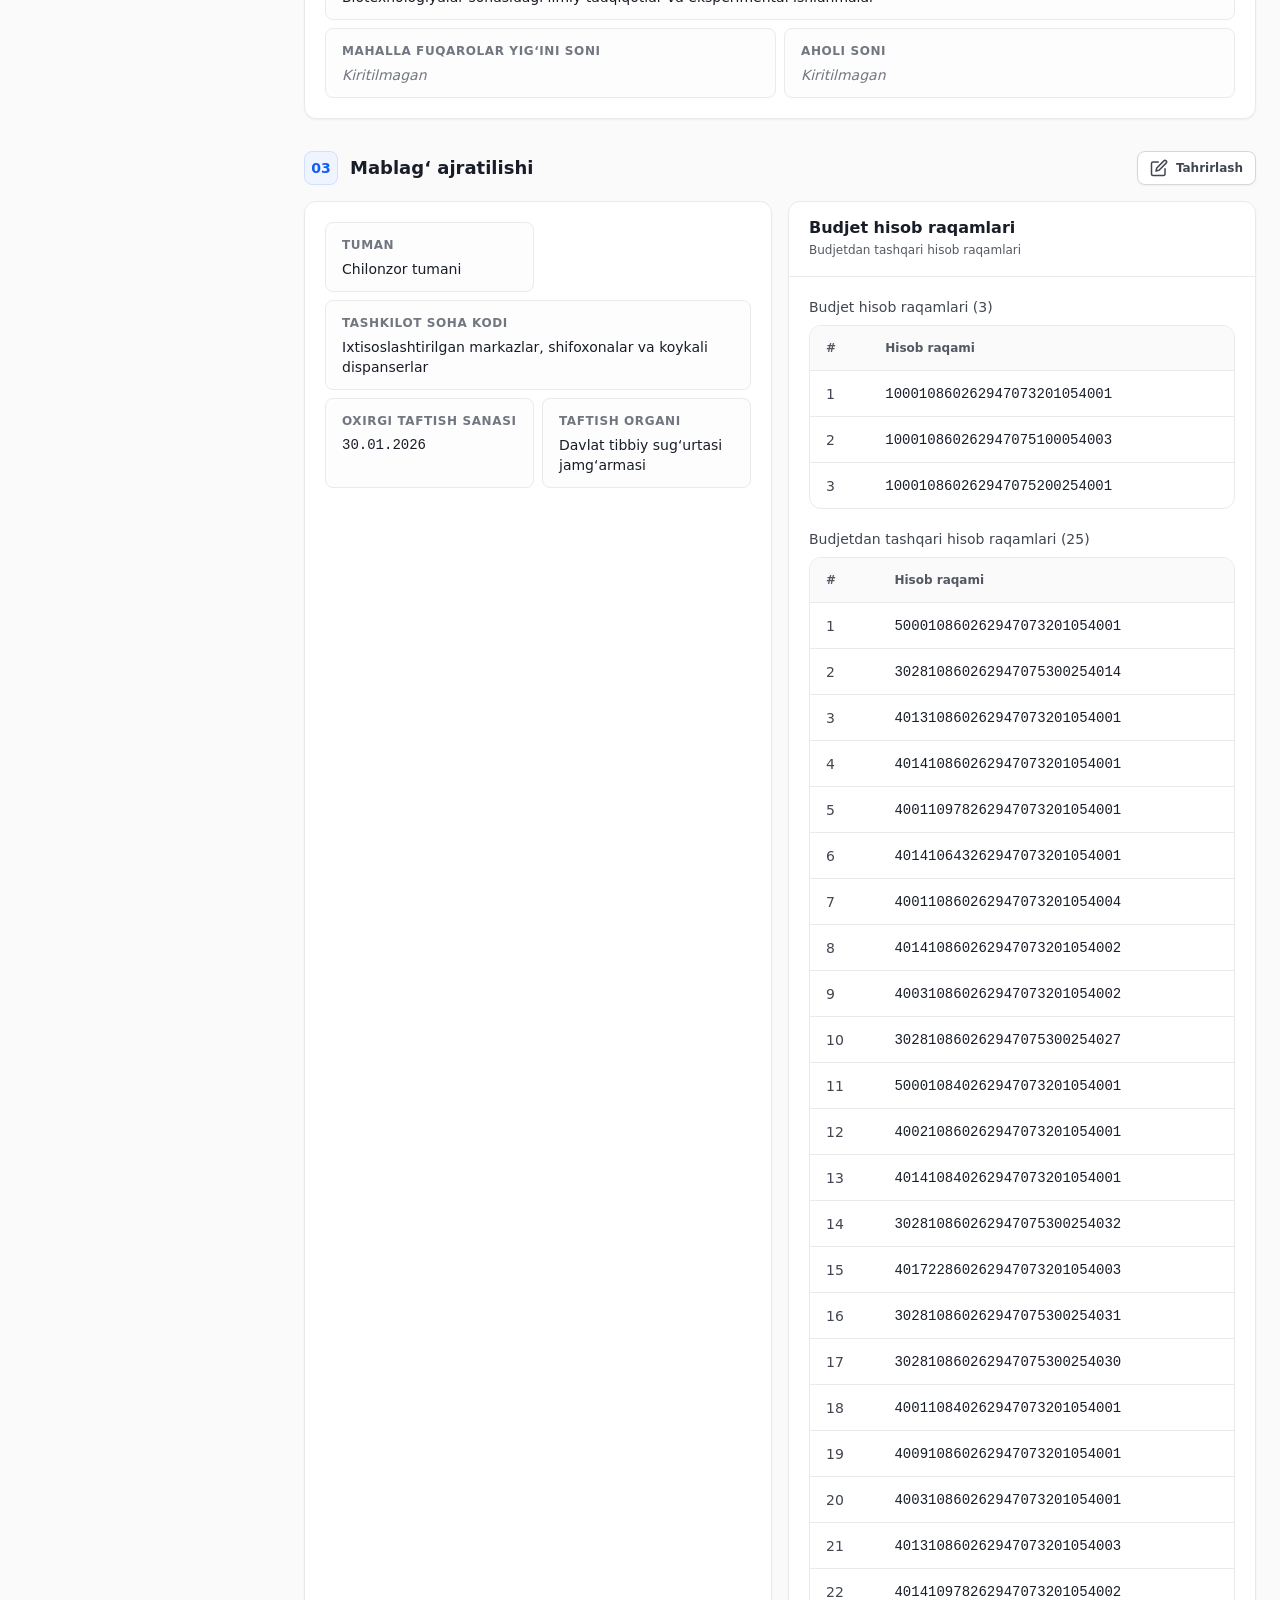
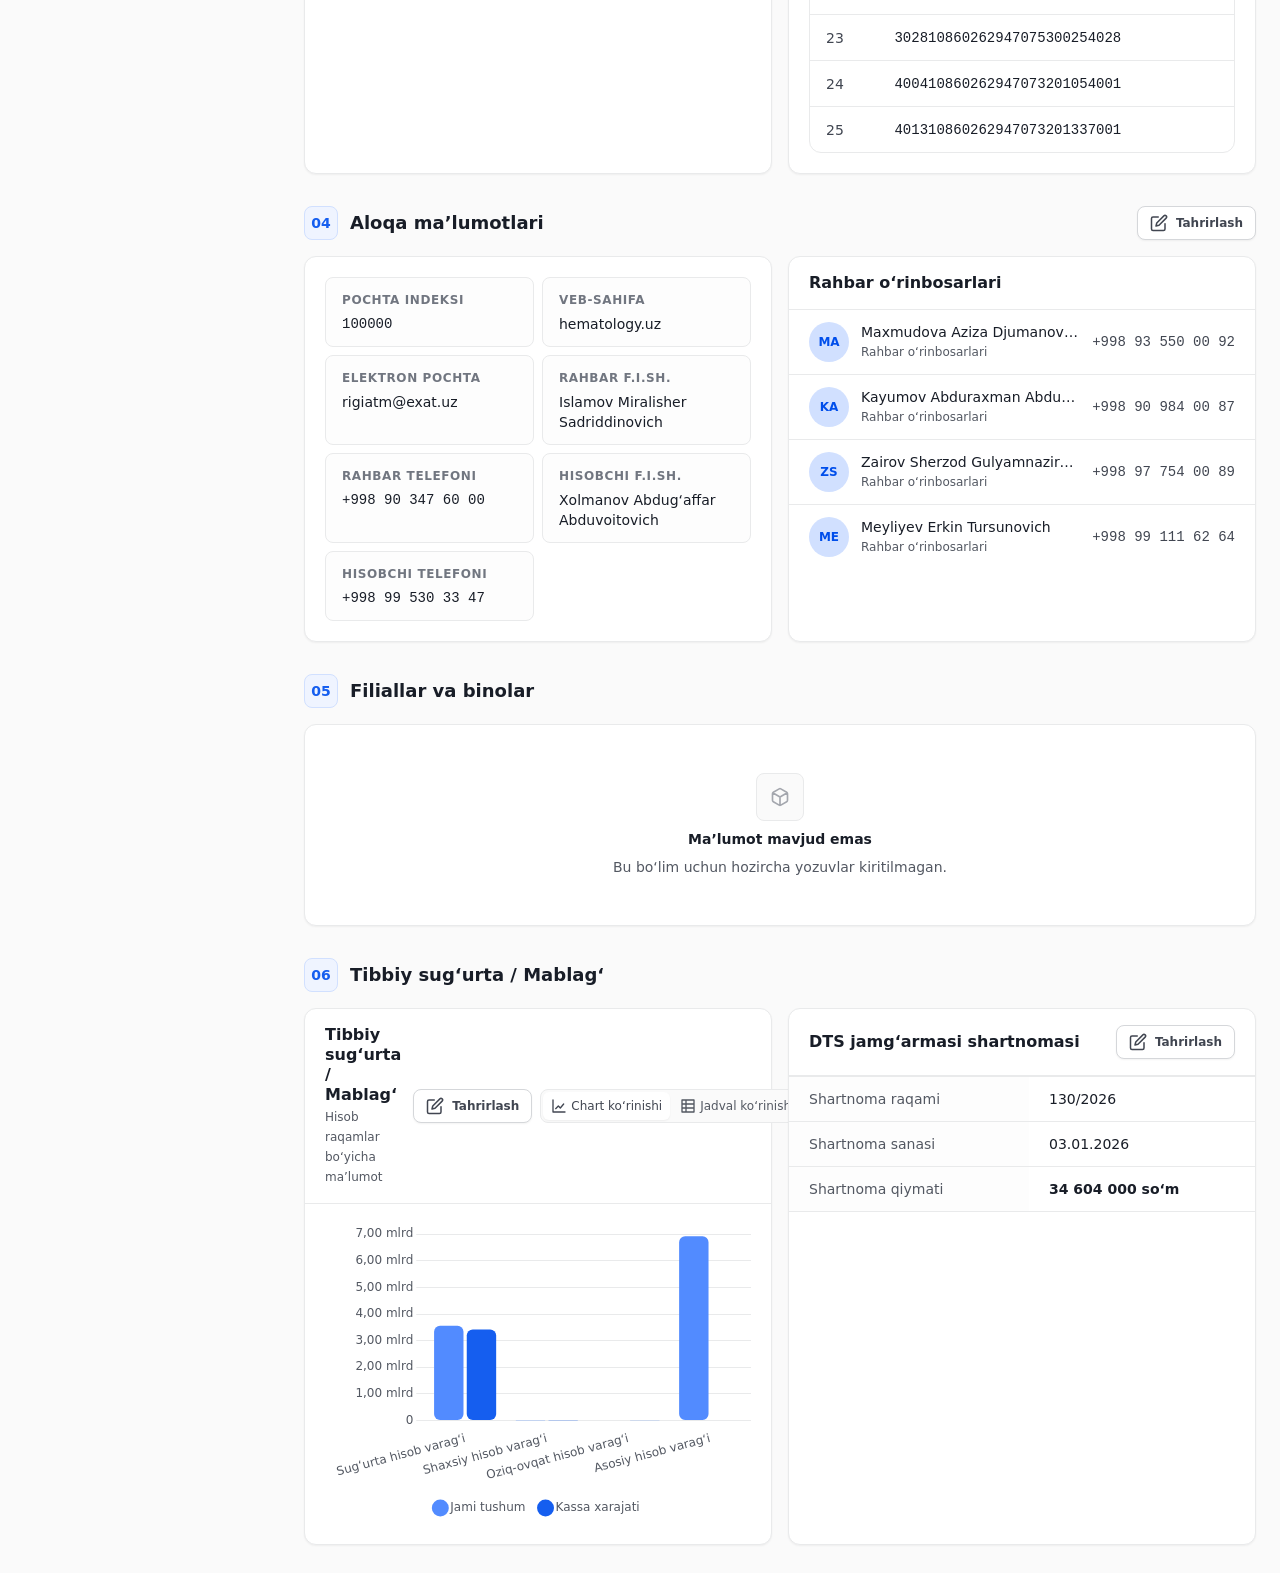
==== commit 692a8632: "chore: rename brand to "Passport Budjet" Update app.name (sidebar brand) and login/document titles f" ====
--- a/index.html
+++ b/index.html
@@ -4,7 +4,7 @@
   <meta charset="UTF-8" />
   <meta name="viewport" content="width=device-width, initial-scale=1.0" />
   <meta name="description" content="E-Pasport Budjet — tashkilot kabineti" />
-  <title>Budjet Passport — Tashkilot kabineti</title>
+  <title>Passport Budjet — Tashkilot kabineti</title>
 
   <!-- Favicon (symbol) -->
   <link rel="icon" type="image/svg+xml" href="assets/img/Symbol.svg" />
--- a/assets/css/components.css
+++ b/assets/css/components.css
@@ -34,6 +34,7 @@
 
 .btn--sm { padding: var(--spacing-sm) var(--spacing-lg); font-size: var(--text-xs); }
 .btn--icon { padding: var(--spacing-md); }
+@media (max-width: 640px) { .btn__label-md { display: none; } }
 
 /* ---------- StatusBadge ---------- */
 .badge {
@@ -50,19 +51,23 @@
 .badge--brand   { background: var(--utility-brand-50);    color: var(--utility-brand-700);   border-color: var(--utility-brand-200); }
 .badge--neutral { background: var(--bg-secondary);       color: var(--utility-gray-700);    border-color: var(--border-primary); }
 
-/* ---------- KPI Card ---------- */
+/* ---------- KPI / Stat card (refined, no icon box) ---------- */
 .kpi {
   background: var(--bg-primary); border: 1px solid var(--border-secondary);
-  border-radius: var(--radius-xl); padding: var(--spacing-2xl); box-shadow: var(--shadow-xs);
-  display: flex; flex-direction: column; gap: var(--spacing-md); min-width: 0;
-}
-.kpi__top { display: flex; align-items: flex-start; justify-content: space-between; gap: var(--spacing-md); }
-.kpi__label { color: var(--text-tertiary); font-weight: var(--font-weight-medium); font-size: var(--text-sm); }
-.kpi__icon { width: 40px; height: 40px; flex: none; border-radius: var(--radius-md); display: grid; place-items: center; background: var(--utility-brand-50); color: var(--utility-brand-600); border: 1px solid var(--utility-brand-100); }
-.kpi__icon .icon { width: 20px; height: 20px; }
-.kpi__value { font-size: var(--display-xs); line-height: var(--display-xs-lh); font-weight: var(--font-weight-semibold); color: var(--text-primary); font-variant-numeric: tabular-nums; }
-.kpi__foot { display: flex; align-items: center; justify-content: space-between; gap: var(--spacing-md); }
-.kpi__trend { display: inline-flex; align-items: center; gap: var(--spacing-xs); font-size: var(--text-xs); font-weight: var(--font-weight-medium); }
+  border-radius: var(--radius-lg); padding: var(--spacing-xl) var(--spacing-2xl);
+  display: flex; flex-direction: column; gap: var(--spacing-lg); min-width: 0; position: relative;
+  transition: border-color var(--transition-fast);
+}
+.kpi:hover { border-color: var(--border-primary); }
+.kpi__top { display: flex; align-items: center; gap: var(--spacing-sm); }
+.kpi__label { color: var(--text-tertiary); font-weight: var(--font-weight-semibold); font-size: var(--text-xs);
+  text-transform: uppercase; letter-spacing: 0.055em; }
+.kpi__icon { width: auto; height: auto; background: none; border: none; color: var(--fg-quaternary); display: inline-flex; }
+.kpi__icon .icon { width: 15px; height: 15px; }
+.kpi__value { font-size: var(--display-sm); line-height: 1.05; font-weight: var(--font-weight-semibold);
+  color: var(--text-primary); font-variant-numeric: tabular-nums; letter-spacing: -0.02em; }
+.kpi__foot { display: flex; align-items: center; gap: var(--spacing-md); min-height: 18px; }
+.kpi__trend { display: inline-flex; align-items: center; gap: var(--spacing-xs); font-size: var(--text-xs); font-weight: var(--font-weight-semibold); }
 .kpi__trend--up { color: var(--text-success-primary); }
 .kpi__trend--down { color: var(--text-error-primary); }
 .kpi__spark { width: 96px; height: 32px; flex: none; }
--- a/assets/css/app.css
+++ b/assets/css/app.css
@@ -119,15 +119,41 @@
 
 .profile {
   display: flex; align-items: center; gap: var(--spacing-md);
-  padding: var(--spacing-xs) var(--spacing-md); border-radius: var(--radius-full);
-}
-.profile:hover { background: var(--bg-primary-hover); }
+  padding: var(--spacing-xs) var(--spacing-md) var(--spacing-xs) var(--spacing-xs); border-radius: var(--radius-full);
+  border: 1px solid transparent;
+}
+.profile:hover { background: var(--bg-primary-hover); border-color: var(--border-secondary); }
 .avatar {
   width: 36px; height: 36px; flex: none; border-radius: var(--radius-full);
   background: var(--utility-brand-100); color: var(--utility-brand-700);
   display: grid; place-items: center; font-weight: var(--font-weight-semibold); font-size: var(--text-sm);
 }
-.profile__name { max-width: 160px; overflow: hidden; text-overflow: ellipsis; white-space: nowrap; font-weight: var(--font-weight-medium); }
+.avatar--lg { width: 48px; height: 48px; font-size: var(--text-md); }
+.profile__text { display: flex; flex-direction: column; align-items: flex-start; min-width: 0; line-height: 1.2; }
+.profile__name { max-width: 180px; overflow: hidden; text-overflow: ellipsis; white-space: nowrap; font-weight: var(--font-weight-semibold); font-size: var(--text-sm); color: var(--text-primary); }
+.profile__role { font-size: var(--text-xs); color: var(--text-tertiary); }
+.profile__chev { color: var(--fg-quaternary); width: 16px; height: 16px; }
+@media (max-width: 640px) { .profile__text { display: none; } }
+
+/* ---------- Profile dropdown panel ---------- */
+.profile-panel { min-width: 300px; padding: var(--spacing-md); }
+.profile-panel__user { display: flex; align-items: center; gap: var(--spacing-lg); padding: var(--spacing-md) var(--spacing-md) var(--spacing-lg); }
+.profile-panel__meta { min-width: 0; }
+.profile-panel__name { font-weight: var(--font-weight-semibold); color: var(--text-primary); font-size: var(--text-sm); overflow: hidden; text-overflow: ellipsis; white-space: nowrap; max-width: 210px; }
+.profile-panel__role { font-size: var(--text-xs); color: var(--text-tertiary); }
+.profile-panel__org {
+  display: flex; align-items: center; gap: var(--spacing-md); padding: var(--spacing-lg);
+  background: var(--bg-secondary-subtle, var(--bg-secondary)); border: 1px solid var(--border-secondary);
+  border-radius: var(--radius-md); margin-bottom: var(--spacing-md);
+}
+.profile-panel__org-icon { width: 40px; height: 40px; flex: none; border-radius: var(--radius-md); display: grid; place-items: center; background: var(--utility-brand-50); color: var(--utility-brand-600); border: 1px solid var(--utility-brand-100); }
+.profile-panel__org-name { font-weight: var(--font-weight-semibold); color: var(--text-primary); font-size: var(--text-sm); overflow: hidden; text-overflow: ellipsis; white-space: nowrap; max-width: 210px; }
+.profile-panel__stir { font-size: var(--text-xs); color: var(--text-tertiary); margin-top: 2px; }
+.profile-panel__actions { display: flex; flex-direction: column; gap: var(--spacing-md); }
+.profile-panel__actions .btn { width: 100%; }
+
+.btn--danger-ghost { background: transparent; color: var(--text-error-primary); border-color: var(--border-error, var(--utility-error-300)); }
+.btn--danger-ghost:hover:not(:disabled) { background: var(--bg-error-primary); }
 
 /* ---------- Main / page ---------- */
 .main { grid-column: 2; grid-row: 2; min-width: 0; }
@@ -151,6 +177,7 @@
   padding: var(--spacing-xl) var(--spacing-2xl);
   border-bottom: 1px solid var(--border-secondary);
 }
+.card__head-actions { display: flex; align-items: center; gap: var(--spacing-md); flex: none; }
 .card__title { font-weight: var(--font-weight-semibold); color: var(--text-primary); font-size: var(--text-md); }
 .card__subtitle { color: var(--text-tertiary); font-size: var(--text-xs); margin-top: 2px; }
 .card__body { padding: var(--spacing-2xl); }
@@ -168,11 +195,108 @@
 }
 .kv__key { color: var(--text-tertiary); font-weight: var(--font-weight-medium); background: var(--bg-secondary-subtle, transparent); }
 .kv__val { color: var(--text-primary); }
+.kv__val--empty { color: var(--text-placeholder); font-style: italic; }
+.kv__val.strong { font-weight: var(--font-weight-semibold); }
+
+/* Bank account number lists */
+.acc-list { display: flex; flex-wrap: wrap; gap: var(--spacing-sm); }
+.acc-num {
+  font-family: var(--font-family-mono); font-size: var(--text-xs);
+  padding: var(--spacing-xs) var(--spacing-md); border-radius: var(--radius-sm);
+  background: var(--bg-secondary); color: var(--text-secondary); border: 1px solid var(--border-secondary);
+  letter-spacing: 0.02em; white-space: nowrap;
+}
 @media (max-width: 640px) {
   .kv { grid-template-columns: 1fr; }
   .kv__key { border-bottom: none; padding-bottom: var(--spacing-xxs); }
   .kv__val { padding-top: var(--spacing-xxs); }
 }
+
+/* ==========================================================================
+   Passport identity header
+   ========================================================================== */
+.passport-head {
+  border: 1px solid var(--border-secondary); border-radius: var(--radius-2xl);
+  background:
+    radial-gradient(120% 140% at 100% 0%, color-mix(in srgb, var(--utility-brand-500) 8%, transparent) 0%, transparent 55%),
+    var(--bg-primary);
+  overflow: hidden; box-shadow: var(--shadow-xs);
+}
+.passport-head__top {
+  display: flex; align-items: flex-start; justify-content: space-between; gap: var(--spacing-xl);
+  padding: var(--spacing-3xl) var(--spacing-3xl) var(--spacing-2xl);
+}
+.passport-head__id { display: flex; align-items: center; gap: var(--spacing-xl); min-width: 0; }
+.passport-head__logo {
+  width: 56px; height: 56px; flex: none; border-radius: var(--radius-lg);
+  background: var(--utility-brand-50); border: 1px solid var(--utility-brand-100);
+  display: grid; place-items: center;
+}
+.passport-head__eyebrow { font-size: var(--text-xs); font-weight: var(--font-weight-bold); letter-spacing: 0.1em; color: var(--fg-brand-primary); }
+.passport-head__name { font-size: var(--display-xs); line-height: 1.2; font-weight: var(--font-weight-bold); color: var(--text-primary); letter-spacing: -0.01em; margin-top: 4px; }
+.passport-head__strip {
+  display: grid; grid-template-columns: repeat(6, minmax(0, 1fr));
+  border-top: 1px solid var(--border-secondary);
+}
+.passport-head__fact { padding: var(--spacing-lg) var(--spacing-2xl); border-left: 1px solid var(--border-secondary); display: flex; flex-direction: column; gap: 3px; min-width: 0; }
+.passport-head__fact:first-child { border-left: none; }
+.passport-head__fact-k { font-size: var(--text-xs); text-transform: uppercase; letter-spacing: 0.05em; color: var(--text-quaternary); font-weight: var(--font-weight-semibold); }
+.passport-head__fact-v { font-size: var(--text-sm); font-weight: var(--font-weight-semibold); color: var(--text-primary); overflow: hidden; text-overflow: ellipsis; white-space: nowrap; }
+.mono, .passport-head__fact-v.mono { font-family: var(--font-family-mono); letter-spacing: 0; }
+@media (max-width: 1024px) { .passport-head__strip { grid-template-columns: repeat(3, 1fr); }
+  .passport-head__fact:nth-child(3n+1) { border-left: none; }
+  .passport-head__fact:nth-child(n+4) { border-top: 1px solid var(--border-secondary); } }
+@media (max-width: 640px) { .passport-head__strip { grid-template-columns: repeat(2, 1fr); }
+  .passport-head__top { padding: var(--spacing-2xl); }
+  .passport-head__fact { border-left: none; } .passport-head__fact:nth-child(even) { border-left: 1px solid var(--border-secondary); } }
+
+/* ==========================================================================
+   Numbered section header
+   ========================================================================== */
+.sec { }
+.sec-head { display: flex; align-items: center; gap: var(--spacing-lg); margin-bottom: var(--spacing-xl); }
+.sec-head__num {
+  flex: none; width: 34px; height: 34px; border-radius: var(--radius-md);
+  display: grid; place-items: center; font-size: var(--text-sm); font-weight: var(--font-weight-bold);
+  font-variant-numeric: tabular-nums; color: var(--fg-brand-primary);
+  background: var(--utility-brand-50); border: 1px solid var(--utility-brand-100);
+}
+.sec-head__text { flex: 1; min-width: 0; }
+.sec-head__title { font-size: var(--text-lg); line-height: var(--text-lg-lh); font-weight: var(--font-weight-semibold); color: var(--text-primary); }
+.sec-head__sub { font-size: var(--text-sm); color: var(--text-tertiary); margin-top: 2px; }
+
+/* ==========================================================================
+   Info tiles (key/value as cards)
+   ========================================================================== */
+.info-grid { display: grid; grid-template-columns: repeat(3, minmax(0, 1fr)); gap: var(--spacing-md); }
+.info-grid--2 { grid-template-columns: repeat(2, minmax(0, 1fr)); }
+@media (max-width: 1024px) { .info-grid, .info-grid--2 { grid-template-columns: repeat(2, minmax(0, 1fr)); } }
+@media (max-width: 640px) { .info-grid, .info-grid--2 { grid-template-columns: 1fr; } }
+.info-tile {
+  display: flex; flex-direction: column; gap: var(--spacing-xs);
+  padding: var(--spacing-lg) var(--spacing-xl);
+  background: var(--bg-secondary-subtle, var(--bg-secondary)); border: 1px solid var(--border-secondary);
+  border-radius: var(--radius-md); min-width: 0;
+}
+.info-tile--wide { grid-column: 1 / -1; }
+.info-tile__label { font-size: var(--text-xs); text-transform: uppercase; letter-spacing: 0.05em; color: var(--text-quaternary); font-weight: var(--font-weight-semibold); }
+.info-tile__value { font-size: var(--text-sm); color: var(--text-primary); font-weight: var(--font-weight-medium); word-break: break-word; }
+.info-tile__value--empty { color: var(--text-placeholder); font-style: italic; font-weight: var(--font-weight-regular); }
+.info-tile__value--mono { font-family: var(--font-family-mono); letter-spacing: 0; }
+
+/* ==========================================================================
+   Contact rows (deputies etc.)
+   ========================================================================== */
+.contact-rows { display: flex; flex-direction: column; }
+.contact-row { display: flex; align-items: center; gap: var(--spacing-lg); padding: var(--spacing-lg) var(--spacing-2xl); border-top: 1px solid var(--border-secondary); }
+.contact-row:first-child { border-top: none; }
+.contact-row:hover { background: var(--bg-primary-hover); }
+.contact-row__avatar { width: 40px; height: 40px; flex: none; border-radius: var(--radius-full); display: grid; place-items: center; font-weight: var(--font-weight-semibold); font-size: var(--text-xs); background: var(--utility-brand-100); color: var(--utility-brand-700); }
+.contact-row__body { flex: 1; min-width: 0; }
+.contact-row__name { font-weight: var(--font-weight-medium); color: var(--text-primary); font-size: var(--text-sm); overflow: hidden; text-overflow: ellipsis; white-space: nowrap; }
+.contact-row__role { font-size: var(--text-xs); color: var(--text-tertiary); }
+.contact-row__phone { font-family: var(--font-family-mono); font-size: var(--text-sm); color: var(--text-secondary); white-space: nowrap; }
+.contact-row__phone:hover { color: var(--fg-brand-primary); text-decoration: none; }
 
 /* ---------- Map (Leaflet) ---------- */
 .map {
@@ -189,6 +313,26 @@
 /* Dark-mode map: tint raster tiles to match the theme */
 .map--dark .leaflet-tile { filter: invert(1) hue-rotate(180deg) brightness(0.92) contrast(0.9); }
 @media (max-width: 640px) { .map { height: 300px; } }
+
+/* ---------- Forms (CRUD sections) ---------- */
+.form-section {
+  background: var(--bg-primary); border: 1px solid var(--border-secondary);
+  border-radius: var(--radius-xl); box-shadow: var(--shadow-xs); overflow: hidden;
+}
+.form-section__title {
+  padding: var(--spacing-lg) var(--spacing-2xl); font-weight: var(--font-weight-semibold);
+  color: var(--text-primary); background: var(--bg-secondary-subtle, var(--bg-secondary));
+  border-bottom: 1px solid var(--border-secondary); border-left: 3px solid var(--fg-brand-primary);
+}
+.form-section__body { padding: var(--spacing-2xl); }
+.form-section__foot {
+  display: flex; justify-content: flex-end; padding: var(--spacing-lg) var(--spacing-2xl);
+  border-top: 1px solid var(--border-secondary); background: var(--bg-secondary-subtle, transparent);
+}
+.form-grid { display: grid; grid-template-columns: repeat(3, minmax(0, 1fr)); gap: var(--spacing-xl) var(--spacing-2xl); }
+@media (max-width: 1024px) { .form-grid { grid-template-columns: repeat(2, minmax(0, 1fr)); } }
+@media (max-width: 640px) { .form-grid { grid-template-columns: 1fr; } }
+.mb-md { margin-bottom: var(--spacing-md); }
 
 /* ---------- Chart frame ---------- */
 .chart-frame { position: relative; width: 100%; }
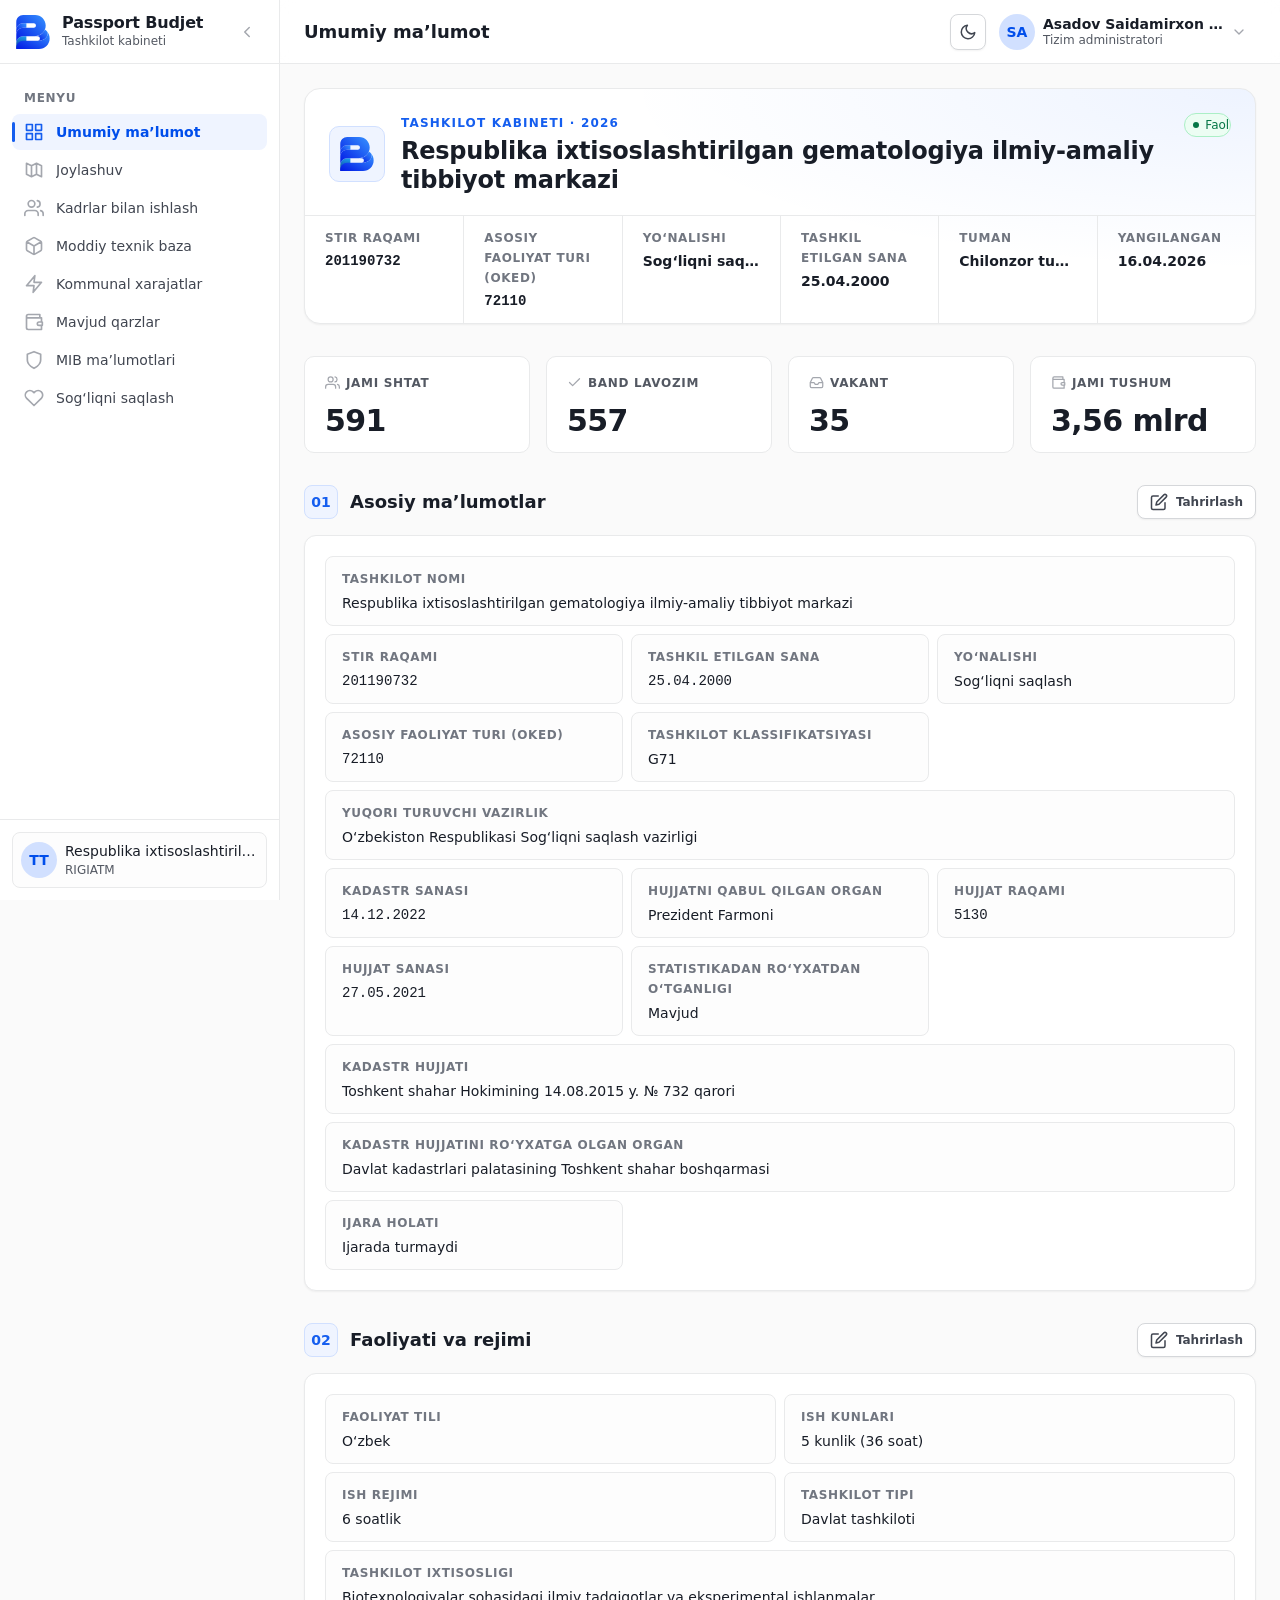
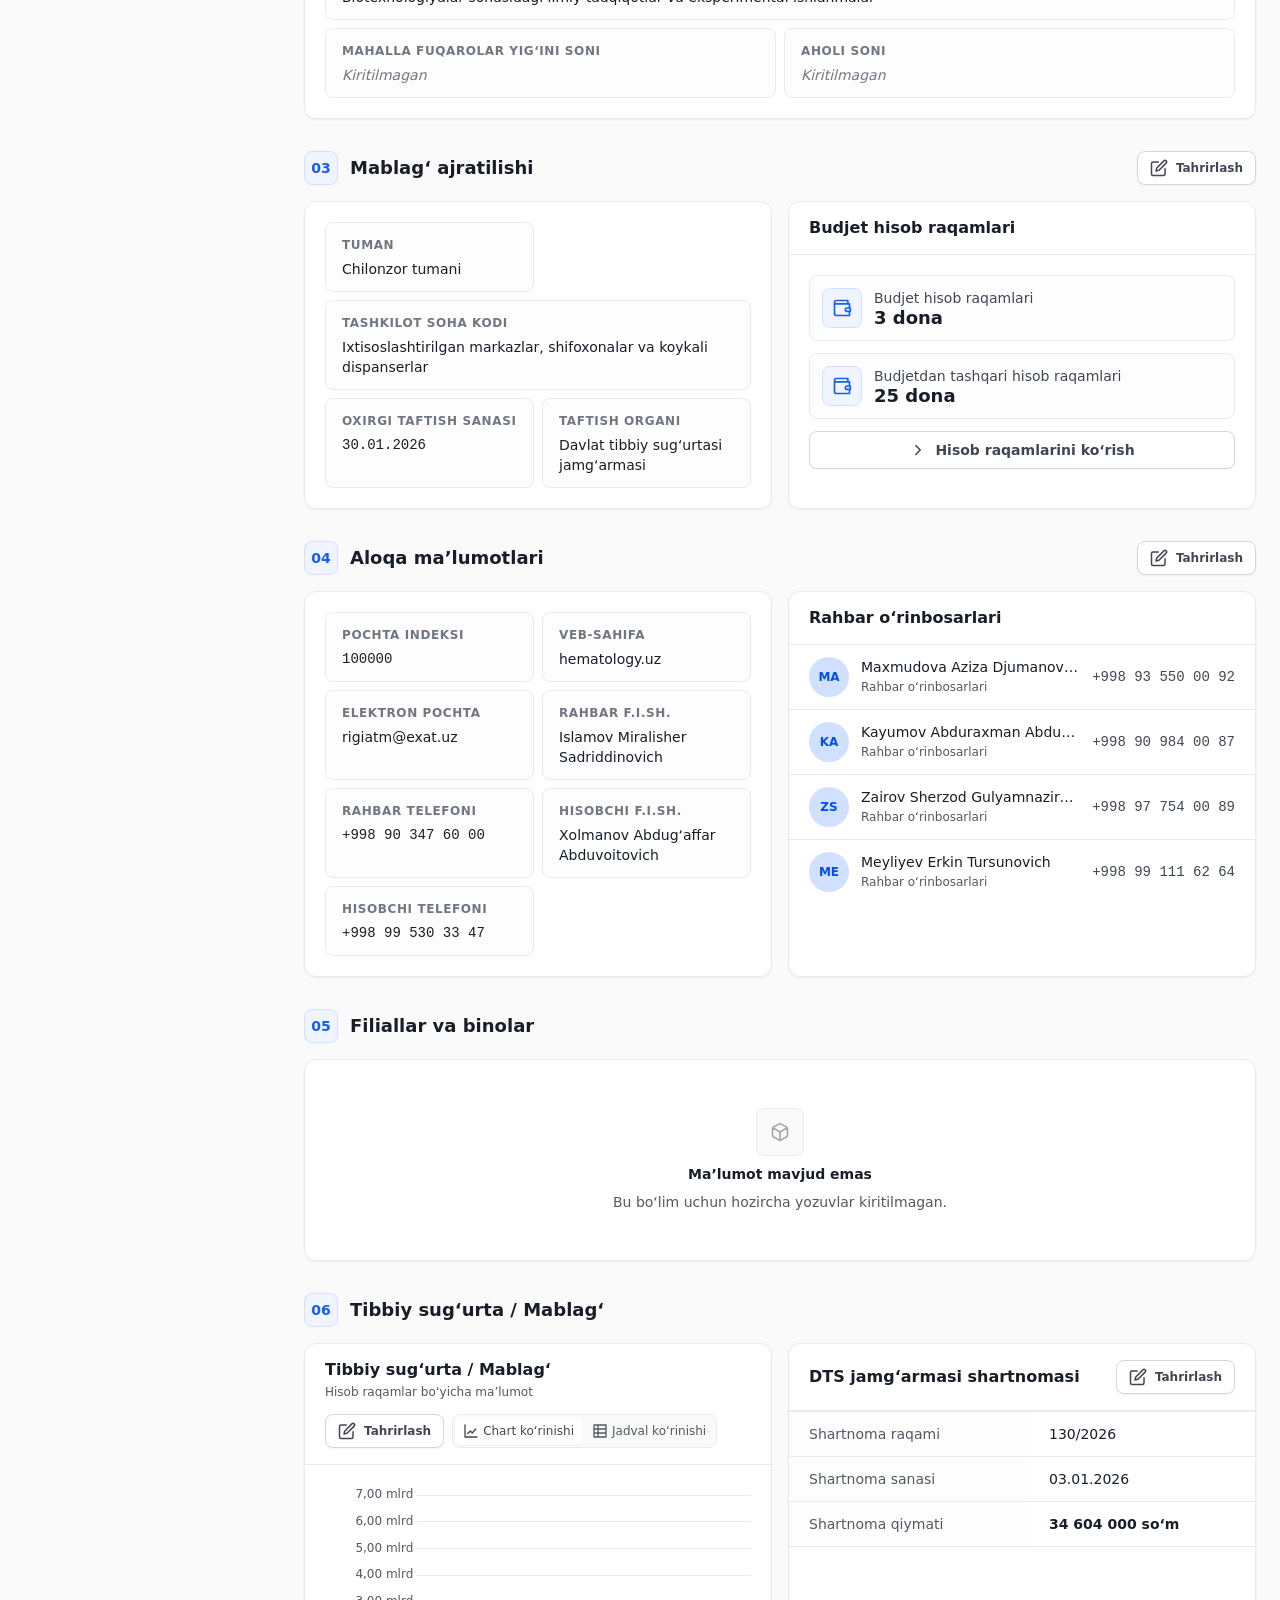
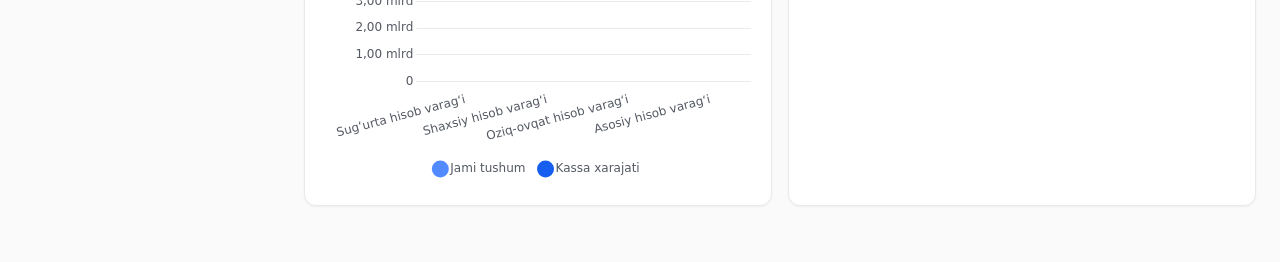
==== commit 8989da21: "feat: cascading region selects, polygon map, org picker, delete + modern inputs - Modern form contro" ====
--- a/index.html
+++ b/index.html
@@ -29,6 +29,7 @@
   <script src="assets/js/i18n.js"></script>
   <script src="assets/js/format.js"></script>
   <script src="assets/js/data.js"></script>
+  <script src="assets/js/regions.js"></script>
   <script src="assets/js/components.js"></script>
   <script src="assets/js/charts.js"></script>
   <script src="assets/js/app.js"></script>
--- a/assets/css/components.css
+++ b/assets/css/components.css
@@ -123,28 +123,38 @@
 .segmented__btn .icon { width: 16px; height: 16px; }
 .segmented__btn.is-active { background: var(--bg-primary); color: var(--text-secondary); box-shadow: var(--shadow-xs); }
 
-/* ---------- FormField ---------- */
+/* ---------- FormField (modern) ---------- */
 .field { display: flex; flex-direction: column; gap: var(--spacing-sm); }
-.field__label { font-weight: var(--font-weight-medium); color: var(--text-secondary); font-size: var(--text-sm); display: flex; align-items: center; gap: var(--spacing-sm); }
+.field__label { font-weight: var(--font-weight-semibold); color: var(--text-secondary); font-size: var(--text-sm); display: flex; align-items: center; gap: var(--spacing-sm); }
 .field__label .req { color: var(--text-error-primary); }
 .field__badge { font-size: var(--text-xs); font-weight: var(--font-weight-medium); padding: 0 var(--spacing-sm); border-radius: var(--radius-xs); }
 .field__badge--fx { background: var(--bg-brand-primary); color: var(--utility-brand-700); }        /* computed */
 .field__badge--ro { background: var(--bg-secondary); color: var(--text-tertiary); }                 /* read-only */
 .input, .select, .textarea {
-  width: 100%; box-sizing: border-box;
-  padding: var(--spacing-md) var(--spacing-lg);
+  width: 100%; box-sizing: border-box; height: 44px;
+  padding: 0 var(--spacing-lg);
   background: var(--bg-primary); color: var(--text-primary);
   border: 1px solid var(--border-primary); border-radius: var(--radius-md);
-  box-shadow: var(--shadow-xs); transition: border-color var(--transition-fast), box-shadow var(--transition-fast);
-  font-size: var(--text-md);
-}
+  box-shadow: var(--shadow-xs);
+  transition: border-color var(--transition-fast), box-shadow var(--transition-fast), background var(--transition-fast);
+  font-size: var(--text-md); font-family: inherit;
+  -webkit-appearance: none; appearance: none;
+}
+.textarea { height: auto; padding: var(--spacing-md) var(--spacing-lg); min-height: 88px; resize: vertical; }
+.input:hover:not(:disabled), .select:hover:not(:disabled), .textarea:hover:not(:disabled) { border-color: var(--border-primary); background: var(--bg-primary-hover); }
 .input::placeholder { color: var(--text-placeholder); }
-.input:focus, .select:focus, .textarea:focus { outline: none; border-color: var(--border-brand); box-shadow: 0 0 0 4px var(--utility-brand-100); }
-.input:disabled, .select:disabled { background: var(--bg-disabled-subtle); color: var(--text-disabled); cursor: not-allowed; box-shadow: none; }
-.input.is-fx { background: var(--bg-brand-primary); color: var(--text-primary); border-style: dashed; border-color: var(--border-brand); }
+.input:focus, .select:focus, .textarea:focus { outline: none; border-color: var(--border-brand); background: var(--bg-primary); box-shadow: 0 0 0 3px var(--utility-brand-100), var(--shadow-xs); }
+.input:disabled, .select:disabled, .textarea:disabled { background: var(--bg-disabled-subtle); color: var(--text-disabled); cursor: not-allowed; box-shadow: none; }
+.input.is-fx { background: var(--bg-brand-primary); color: var(--text-primary); border-style: dashed; border-color: var(--border-brand); font-variant-numeric: tabular-nums; }
+/* custom select chevron */
+.select {
+  background-image: url("data:image/svg+xml,%3Csvg xmlns='http://www.w3.org/2000/svg' width='20' height='20' viewBox='0 0 24 24' fill='none' stroke='%23717680' stroke-width='2' stroke-linecap='round' stroke-linejoin='round'%3E%3Cpath d='M6 9l6 6 6-6'/%3E%3C/svg%3E");
+  background-repeat: no-repeat; background-position: right var(--spacing-lg) center; padding-right: var(--spacing-5xl);
+  cursor: pointer;
+}
 .field__hint { color: var(--text-tertiary); font-size: var(--text-xs); }
-.field__error { color: var(--text-error-primary); font-size: var(--text-xs); }
-.field.has-error .input { border-color: var(--border-error); box-shadow: 0 0 0 4px var(--utility-error-100); }
+.field__error { color: var(--text-error-primary); font-size: var(--text-xs); display: flex; align-items: center; gap: var(--spacing-xs); }
+.field.has-error .input, .field.has-error .select { border-color: var(--border-error); box-shadow: 0 0 0 3px var(--utility-error-100); }
 
 /* ---------- EmptyState (single unified style) ---------- */
 .empty { display: flex; flex-direction: column; align-items: center; text-align: center; padding: var(--spacing-6xl) var(--spacing-2xl); gap: var(--spacing-md); }
--- a/assets/css/app.css
+++ b/assets/css/app.css
@@ -176,8 +176,10 @@
   display: flex; align-items: center; justify-content: space-between; gap: var(--spacing-lg);
   padding: var(--spacing-xl) var(--spacing-2xl);
   border-bottom: 1px solid var(--border-secondary);
-}
-.card__head-actions { display: flex; align-items: center; gap: var(--spacing-md); flex: none; }
+  flex-wrap: wrap;
+}
+.card__head > div:first-child { min-width: 0; }
+.card__head-actions { display: flex; align-items: center; gap: var(--spacing-md); flex: 0 1 auto; flex-wrap: wrap; justify-content: flex-end; min-width: 0; }
 .card__title { font-weight: var(--font-weight-semibold); color: var(--text-primary); font-size: var(--text-md); }
 .card__subtitle { color: var(--text-tertiary); font-size: var(--text-xs); margin-top: 2px; }
 .card__body { padding: var(--spacing-2xl); }
@@ -197,6 +199,13 @@
 .kv__val { color: var(--text-primary); }
 .kv__val--empty { color: var(--text-placeholder); font-style: italic; }
 .kv__val.strong { font-weight: var(--font-weight-semibold); }
+
+/* Bank account summary rows (full list opens in a right drawer) */
+.acc-stat { display: flex; align-items: center; gap: var(--spacing-lg); padding: var(--spacing-lg); border: 1px solid var(--border-secondary); border-radius: var(--radius-md); background: var(--bg-secondary-subtle, var(--bg-secondary)); }
+.acc-stat__icon { width: 40px; height: 40px; flex: none; border-radius: var(--radius-md); display: grid; place-items: center; background: var(--utility-brand-50); color: var(--utility-brand-600); border: 1px solid var(--utility-brand-100); }
+.acc-stat__icon .icon { width: 20px; height: 20px; }
+.acc-stat__label { font-size: var(--text-sm); color: var(--text-secondary); font-weight: var(--font-weight-medium); }
+.acc-stat__value { font-size: var(--text-lg); font-weight: var(--font-weight-semibold); color: var(--text-primary); font-variant-numeric: tabular-nums; }
 
 /* Bank account number lists */
 .acc-list { display: flex; flex-wrap: wrap; gap: var(--spacing-sm); }
@@ -298,6 +307,59 @@
 .contact-row__phone { font-family: var(--font-family-mono); font-size: var(--text-sm); color: var(--text-secondary); white-space: nowrap; }
 .contact-row__phone:hover { color: var(--fg-brand-primary); text-decoration: none; }
 
+/* ==========================================================================
+   Location: building cards + wizard
+   ========================================================================== */
+.count-pill { display: inline-grid; place-items: center; min-width: 22px; height: 22px; padding: 0 6px; margin-left: var(--spacing-md);
+  border-radius: var(--radius-full); background: var(--utility-brand-50); color: var(--utility-brand-700);
+  font-size: var(--text-xs); font-weight: var(--font-weight-bold); border: 1px solid var(--utility-brand-100); vertical-align: middle; }
+
+.bld-card { background: var(--bg-primary); border: 1px solid var(--border-secondary); border-radius: var(--radius-xl); padding: var(--spacing-xl); display: flex; flex-direction: column; gap: var(--spacing-lg); box-shadow: var(--shadow-xs); transition: border-color var(--transition-fast), box-shadow var(--transition-fast); }
+.bld-card:hover { border-color: var(--border-primary); box-shadow: var(--shadow-sm); }
+.bld-card__top { display: flex; align-items: center; gap: var(--spacing-md); }
+.bld-card__icon { width: 40px; height: 40px; flex: none; border-radius: var(--radius-md); display: grid; place-items: center; background: var(--utility-brand-50); color: var(--utility-brand-600); border: 1px solid var(--utility-brand-100); }
+.bld-card__icon .icon { width: 20px; height: 20px; }
+.bld-card__no { font-family: var(--font-family-mono); font-weight: var(--font-weight-semibold); color: var(--text-tertiary); }
+.bld-card__spacer { flex: 1; }
+.bld-card__name { font-weight: var(--font-weight-semibold); color: var(--text-primary); font-size: var(--text-md); overflow: hidden; text-overflow: ellipsis; white-space: nowrap; }
+.bld-card__tags { display: flex; align-items: center; gap: var(--spacing-md); flex-wrap: wrap; }
+.bld-tag { padding: 2px var(--spacing-md); border-radius: var(--radius-sm); background: var(--bg-secondary); color: var(--text-secondary); font-size: var(--text-xs); font-weight: var(--font-weight-medium); }
+.bld-card__dot { color: var(--text-quaternary); }
+.bld-card__actions { display: flex; gap: var(--spacing-md); margin-top: var(--spacing-xs); }
+.bld-card__actions .btn--primary { flex: 1; }
+
+/* Wizard */
+.wizard { display: grid; grid-template-columns: 280px 1fr; gap: var(--spacing-2xl); align-items: start; }
+.wizard__steps { display: flex; flex-direction: column; gap: var(--spacing-xs); background: var(--bg-primary); border: 1px solid var(--border-secondary); border-radius: var(--radius-xl); padding: var(--spacing-md); box-shadow: var(--shadow-xs); position: sticky; top: calc(var(--header-height) + var(--spacing-lg)); }
+.wstep { display: flex; align-items: center; gap: var(--spacing-md); padding: var(--spacing-md); border-radius: var(--radius-md); text-align: left; width: 100%; transition: background var(--transition-fast); }
+.wstep:hover { background: var(--bg-primary-hover); }
+.wstep.is-active { background: var(--utility-brand-50); }
+.wstep.is-na { opacity: 0.55; }
+.wstep__dot { width: 26px; height: 26px; flex: none; border-radius: var(--radius-full); display: grid; place-items: center; }
+.wstep__dot .icon { width: 15px; height: 15px; color: #fff; }
+.wstep__dot--done { background: var(--bg-success-solid); }
+.wstep__dot--notstarted, .wstep__dot--na { background: var(--bg-secondary); border: 1px solid var(--border-primary); }
+.wstep__ring { width: 8px; height: 8px; border-radius: var(--radius-full); border: 2px solid var(--fg-quaternary); }
+.wstep__text { flex: 1; min-width: 0; }
+.wstep__title { font-weight: var(--font-weight-semibold); color: var(--text-primary); font-size: var(--text-sm); }
+.wstep.is-active .wstep__title { color: var(--text-brand-secondary); }
+.wstep__status { font-size: var(--text-xs); color: var(--text-tertiary); }
+.wstep__count { display: inline-grid; place-items: center; min-width: 22px; height: 22px; padding: 0 6px; border-radius: var(--radius-full); background: var(--utility-brand-100); color: var(--utility-brand-700); font-size: var(--text-xs); font-weight: var(--font-weight-bold); }
+.wizard__content { min-width: 0; }
+.wizard__full { margin-top: var(--spacing-xl); padding-top: var(--spacing-lg); border-top: 1px dashed var(--border-secondary); display: flex; flex-direction: column; gap: 4px; }
+@media (max-width: 900px) { .wizard { grid-template-columns: 1fr; } .wizard__steps { position: static; flex-direction: row; overflow-x: auto; } .wstep { min-width: 200px; } }
+
+/* ---------- Polygon draw step ---------- */
+.poly-toolbar { display: flex; align-items: center; justify-content: space-between; gap: var(--spacing-lg); flex-wrap: wrap; margin-bottom: var(--spacing-lg); }
+.poly-hint { font-size: var(--text-sm); color: var(--text-tertiary); }
+.poly-area { display: inline-flex; align-items: center; gap: var(--spacing-sm); padding: var(--spacing-xs) var(--spacing-lg); border-radius: var(--radius-full); background: var(--bg-secondary); border: 1px solid var(--border-secondary); }
+.poly-area__label { font-size: var(--text-xs); color: var(--text-tertiary); text-transform: uppercase; letter-spacing: 0.05em; font-weight: var(--font-weight-semibold); }
+.poly-area__val { font-size: var(--text-sm); font-weight: var(--font-weight-semibold); color: var(--text-primary); }
+.poly-area__dot { color: var(--text-quaternary); }
+.poly-area__pts { font-size: var(--text-xs); color: var(--text-tertiary); }
+.map--draw { height: 460px; border-radius: var(--radius-xl); cursor: crosshair; }
+.map--draw .leaflet-container { cursor: crosshair; }
+
 /* ---------- Map (Leaflet) ---------- */
 .map {
   position: relative; z-index: 0; /* local stacking context so Leaflet controls stay below sticky header */
@@ -361,3 +423,94 @@
   .page { padding: var(--spacing-xl); }
   .header { padding: 0 var(--spacing-xl); }
 }
+
+/* ==========================================================================
+   Global responsive hardening — everything fluid, nothing overflows
+   ========================================================================== */
+*, *::before, *::after { min-width: 0; }
+.main { overflow-x: clip; }               /* safety net against horizontal page scroll */
+.page { width: 100%; max-width: var(--container-max); }
+.card, .card__body, .kpi, .info-tile, .form-section, .bld-card { max-width: 100%; }
+.info-tile { min-width: 0; }
+.info-tile__value, .info-tile__label { overflow-wrap: anywhere; word-break: break-word; }
+.kpi__value, .sec-head__title, .card__title, .passport-head__name { overflow-wrap: anywhere; }
+.page__title, .page__desc { overflow-wrap: anywhere; }
+.page__head { flex-wrap: wrap; }
+
+/* Compact the chart/table toggle on small screens: icon-only */
+@media (max-width: 640px) {
+  .segmented__btn > span:not(.icon) { display: none; }
+  .segmented__btn { padding: var(--spacing-xs) var(--spacing-sm); }
+  .card__head { padding: var(--spacing-lg) var(--spacing-xl); }
+  .card__body { padding: var(--spacing-xl); }
+  .btn__label-md { display: none; }
+}
+
+/* Tables always scroll inside their own container, never the page */
+.table-wrap { max-width: 100%; }
+
+/* Header must never overflow on small screens (but keep the profile dropdown visible) */
+.header__title { flex: 0 1 auto; min-width: 0; overflow: hidden; text-overflow: ellipsis; white-space: nowrap; }
+@media (max-width: 640px) {
+  .header { padding: 0 var(--spacing-lg); gap: var(--spacing-md); }
+  .header__actions { gap: var(--spacing-xs); }
+  .profile__chev { display: none; }
+  .profile { padding: var(--spacing-xs); }
+}
+
+/* ==========================================================================
+   Modal (centered dialog) + Organization picker
+   ========================================================================== */
+.modal-scrim { position: fixed; inset: 0; background: var(--bg-overlay); z-index: 55; opacity: 0; visibility: hidden; transition: opacity var(--transition-base); backdrop-filter: blur(2px); }
+.modal-scrim.is-open { opacity: 1; visibility: visible; }
+.modal {
+  position: fixed; z-index: 56; left: 50%; top: 50%; transform: translate(-50%, -48%) scale(0.98);
+  width: min(1040px, calc(100vw - var(--spacing-4xl))); max-height: calc(100vh - var(--spacing-6xl));
+  display: flex; flex-direction: column; opacity: 0; visibility: hidden; pointer-events: none;
+  background: var(--bg-primary); border: 1px solid var(--border-secondary); border-radius: var(--radius-2xl);
+  box-shadow: var(--shadow-2xl); transition: opacity var(--transition-base), transform var(--transition-base), visibility var(--transition-base);
+}
+.modal.is-open { opacity: 1; visibility: visible; pointer-events: auto; transform: translate(-50%, -50%) scale(1); }
+.modal--sm { width: min(440px, calc(100vw - var(--spacing-3xl))); }
+.modal--full { width: min(1200px, calc(100vw - var(--spacing-3xl))); height: calc(100vh - var(--spacing-6xl)); }
+.modal__head { display: flex; align-items: flex-start; justify-content: space-between; gap: var(--spacing-lg); padding: var(--spacing-2xl) var(--spacing-3xl); border-bottom: 1px solid var(--border-secondary); }
+.modal__title { font-size: var(--text-xl); line-height: var(--text-xl-lh); font-weight: var(--font-weight-semibold); color: var(--text-primary); }
+.modal__desc { color: var(--text-tertiary); font-size: var(--text-sm); margin-top: 2px; }
+.modal__body { flex: 1; overflow-y: auto; padding: var(--spacing-2xl) var(--spacing-3xl); display: flex; flex-direction: column; gap: var(--spacing-xl); }
+.modal__foot { display: flex; justify-content: flex-end; gap: var(--spacing-md); padding: var(--spacing-xl) var(--spacing-3xl); border-top: 1px solid var(--border-secondary); }
+@media (max-width: 640px) { .modal, .modal--full { width: 100vw; height: 100dvh; max-height: 100dvh; border-radius: 0; top: 0; left: 0; transform: none; } .modal.is-open { transform: none; }
+  .modal__head, .modal__body, .modal__foot { padding-left: var(--spacing-xl); padding-right: var(--spacing-xl); } }
+
+/* Org search */
+.org-search { position: relative; }
+.org-search__icon { position: absolute; left: var(--spacing-lg); top: 50%; transform: translateY(-50%); color: var(--fg-quaternary); width: 20px; height: 20px; pointer-events: none; }
+.org-search__input { padding-left: var(--spacing-6xl); height: 48px; }
+
+/* Org grid + cards */
+.org-results { display: flex; flex-direction: column; gap: var(--spacing-2xl); }
+.org-grid { display: grid; grid-template-columns: repeat(auto-fill, minmax(240px, 1fr)); gap: var(--spacing-lg); }
+.org-card {
+  display: flex; flex-direction: column; gap: var(--spacing-md); text-align: left;
+  padding: var(--spacing-xl); border: 1px solid var(--border-secondary); border-radius: var(--radius-lg);
+  background: var(--bg-primary); transition: border-color var(--transition-fast), box-shadow var(--transition-fast), transform var(--transition-fast); cursor: pointer;
+}
+.org-card:hover { border-color: var(--border-brand); box-shadow: var(--shadow-md); transform: translateY(-2px); }
+.org-card.is-current { border-color: var(--utility-brand-300); background: var(--utility-brand-50); }
+.org-card__head { display: flex; align-items: center; justify-content: space-between; }
+.org-card__icon { width: 40px; height: 40px; flex: none; border-radius: var(--radius-md); display: grid; place-items: center; background: var(--utility-brand-50); color: var(--utility-brand-600); border: 1px solid var(--utility-brand-100); }
+.org-card.is-current .org-card__icon { background: var(--bg-primary); }
+.org-card__icon .icon { width: 20px; height: 20px; }
+.org-card__name { font-weight: var(--font-weight-semibold); color: var(--text-primary); font-size: var(--text-sm); line-height: 1.35; display: -webkit-box; -webkit-line-clamp: 2; -webkit-box-orient: vertical; overflow: hidden; min-height: calc(1.35em * 2); }
+.org-card__stir { font-size: var(--text-xs); color: var(--text-tertiary); }
+.org-card__type { font-size: var(--text-xs); color: var(--text-quaternary); line-height: 1.4; display: -webkit-box; -webkit-line-clamp: 2; -webkit-box-orient: vertical; overflow: hidden; margin-top: auto; }
+
+/* Org pagination */
+.org-pager { display: flex; align-items: center; justify-content: space-between; gap: var(--spacing-lg); flex-wrap: wrap; padding-top: var(--spacing-md); }
+.org-pager__info { font-size: var(--text-sm); color: var(--text-tertiary); }
+.org-pager__nav { display: flex; align-items: center; gap: var(--spacing-xs); }
+.org-page { min-width: 36px; height: 36px; padding: 0 var(--spacing-md); border-radius: var(--radius-md); border: 1px solid var(--border-secondary); background: var(--bg-primary); color: var(--text-secondary); font-weight: var(--font-weight-medium); font-size: var(--text-sm); display: inline-grid; place-items: center; }
+.org-page:hover:not(.is-dis):not(.is-active) { background: var(--bg-primary-hover); border-color: var(--border-primary); }
+.org-page.is-active { background: var(--bg-brand-solid); color: var(--text-white); border-color: var(--bg-brand-solid); }
+.org-page.is-dis { opacity: 0.45; cursor: not-allowed; }
+.org-page .icon { width: 16px; height: 16px; }
+.org-page__ell { color: var(--text-quaternary); padding: 0 var(--spacing-xs); }
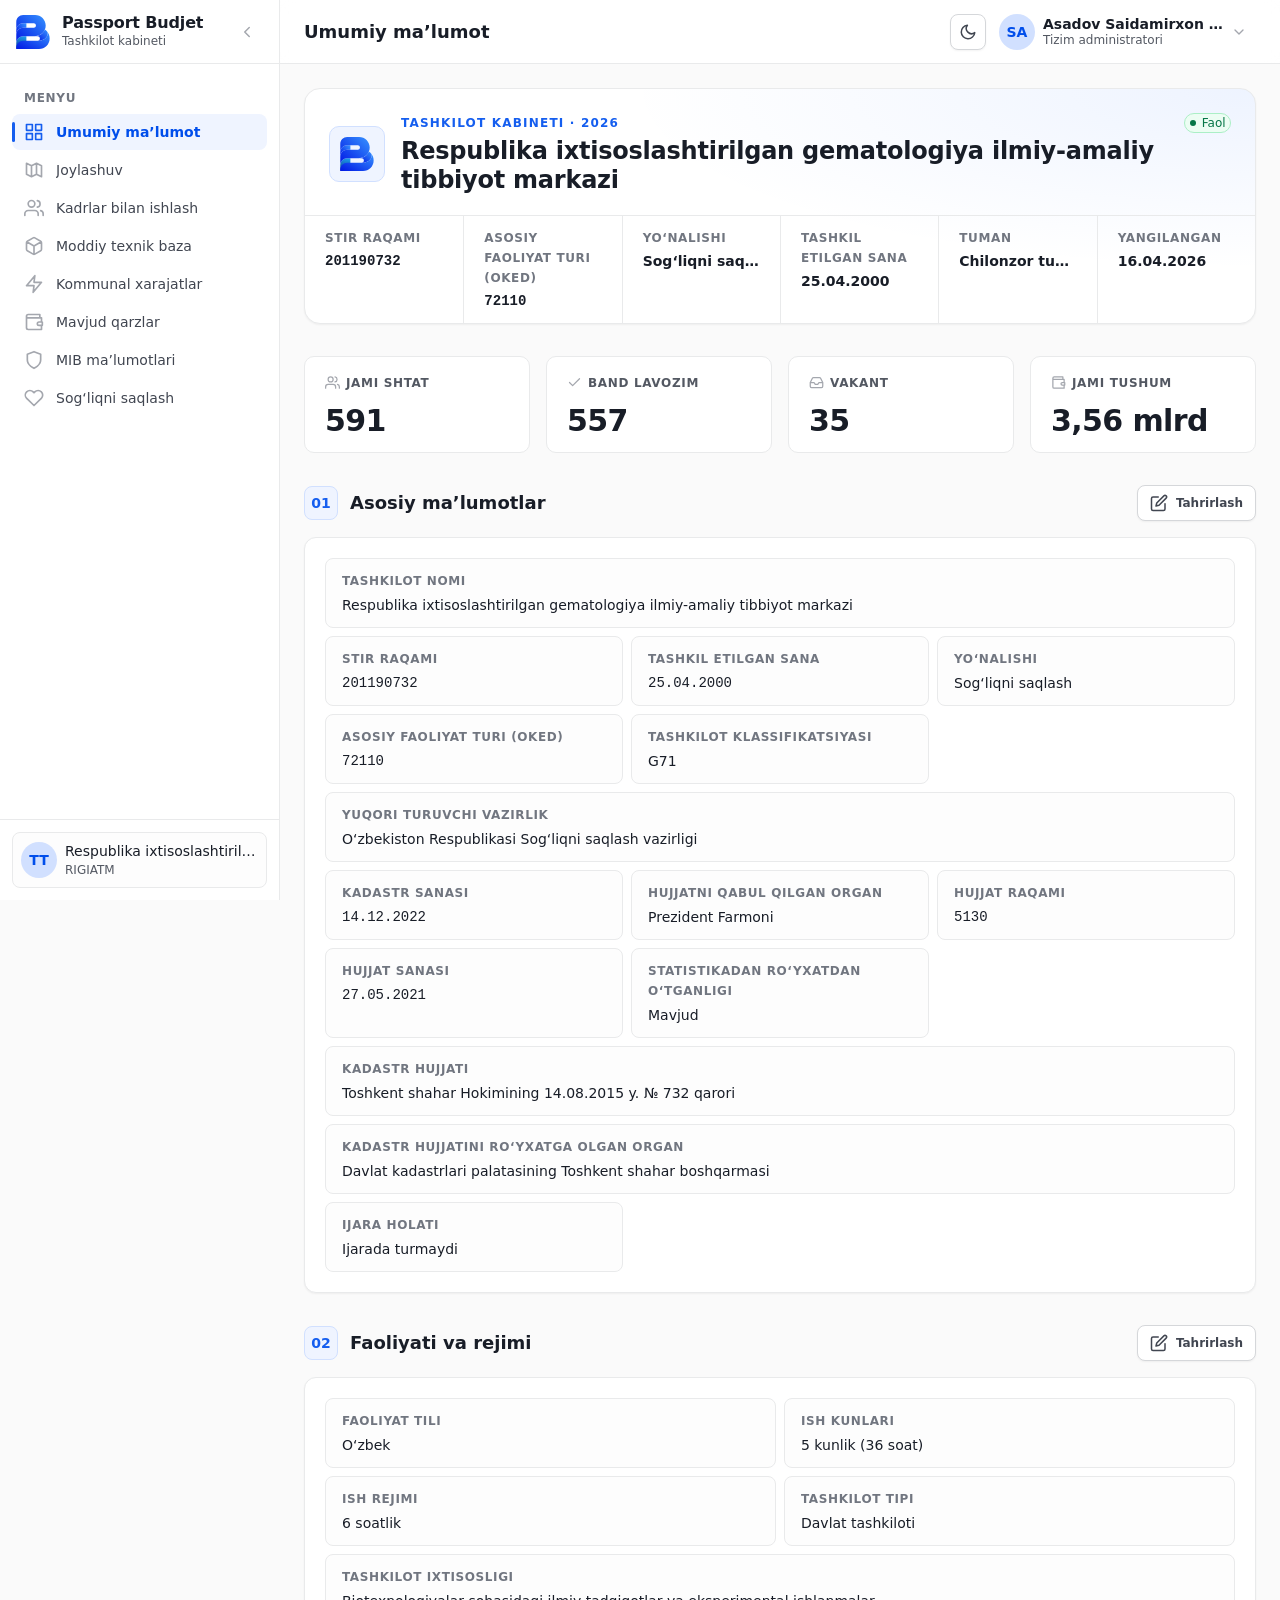
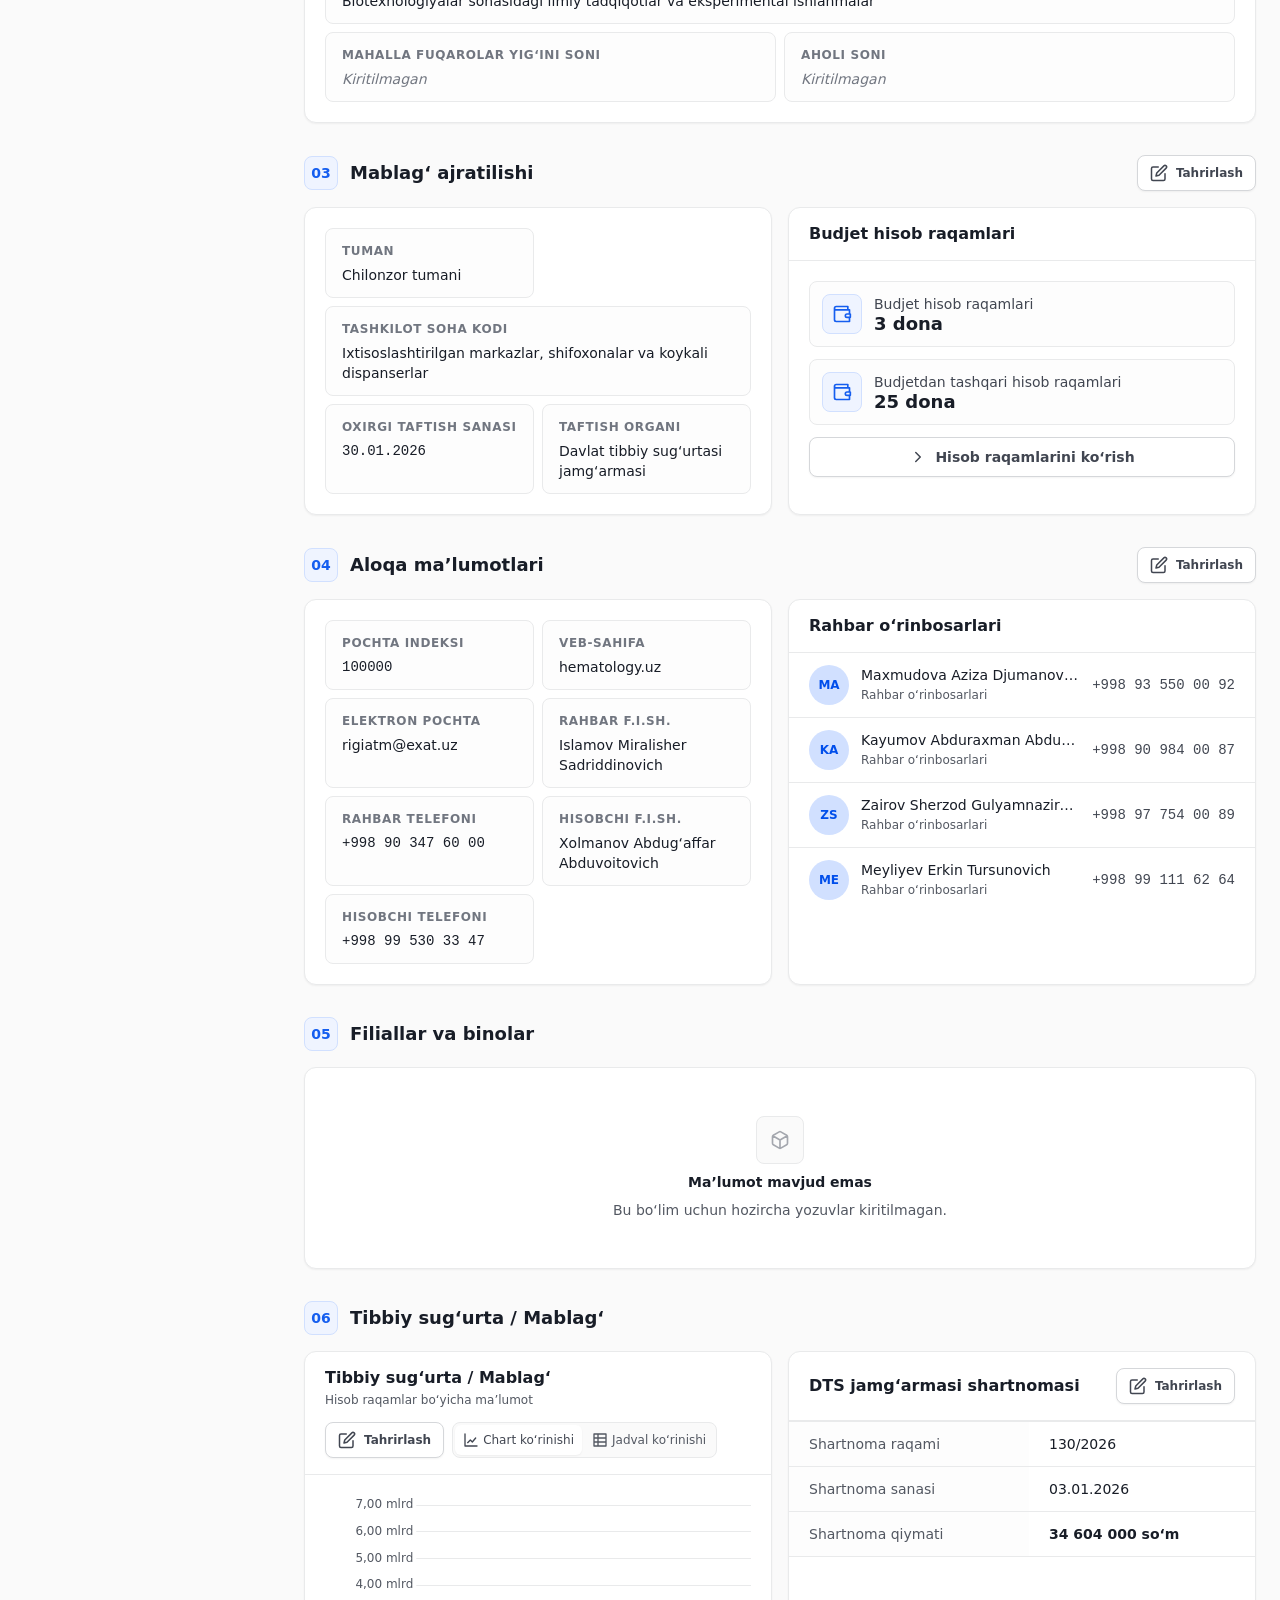
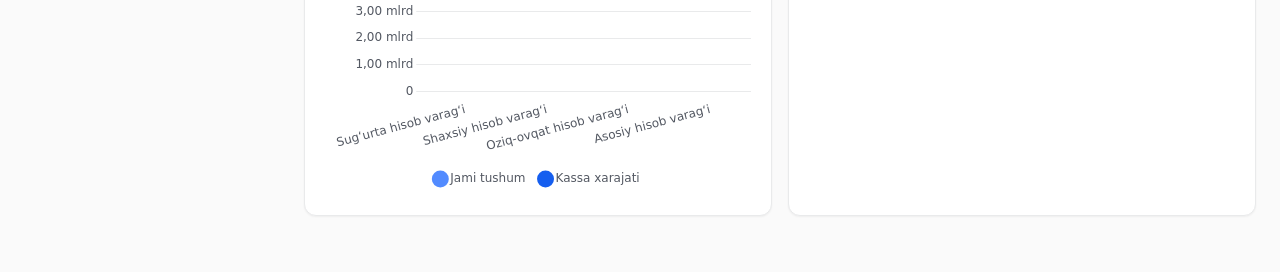
==== commit 7a1288ec: "feat: admin IA redesign — audit of real panel into a clean 7-page architecture Analyzed 19 screensho" ====
--- a/index.html
+++ b/index.html
@@ -32,6 +32,8 @@
   <script src="assets/js/regions.js"></script>
   <script src="assets/js/components.js"></script>
   <script src="assets/js/charts.js"></script>
+  <script src="assets/js/admin-data.js"></script>
+  <script src="assets/js/admin.js"></script>
   <script src="assets/js/app.js"></script>
 </body>
 </html>
--- a/assets/css/base.css
+++ b/assets/css/base.css
@@ -61,6 +61,8 @@
 .items-center { align-items: center; }
 .items-start { align-items: flex-start; }
 .justify-between { justify-content: space-between; }
+.justify-end { justify-content: flex-end; }
+.gap-sm { gap: var(--spacing-sm); }
 .justify-center { justify-content: center; }
 .flex-wrap { flex-wrap: wrap; }
 .flex-1 { flex: 1 1 0%; }
--- a/assets/css/components.css
+++ b/assets/css/components.css
@@ -10,7 +10,8 @@
 /* ---------- Buttons (primary / secondary / tertiary hierarchy) ---------- */
 .btn {
   display: inline-flex; align-items: center; justify-content: center; gap: var(--spacing-md);
-  padding: var(--spacing-md) var(--spacing-lg);
+  min-height: 40px; /* md control — aligns with 44px inputs, 36px sm */
+  padding: var(--spacing-sm) var(--spacing-xl);
   border-radius: var(--radius-md);
   font-weight: var(--font-weight-semibold); font-size: var(--text-sm);
   border: 1px solid transparent; white-space: nowrap;
@@ -32,16 +33,17 @@
 .btn--danger { background: var(--bg-error-solid); color: var(--text-white); box-shadow: var(--shadow-xs); }
 .btn--danger:hover:not(:disabled) { background: var(--bg-error-solid-hover); }
 
-.btn--sm { padding: var(--spacing-sm) var(--spacing-lg); font-size: var(--text-xs); }
-.btn--icon { padding: var(--spacing-md); }
+.btn--sm { min-height: 36px; padding: var(--spacing-xs) var(--spacing-lg); font-size: var(--text-xs); }
+.btn--icon { padding: var(--spacing-md); min-width: 40px; }
+.btn--sm.btn--icon { min-width: 36px; }
 @media (max-width: 640px) { .btn__label-md { display: none; } }
 
 /* ---------- StatusBadge ---------- */
 .badge {
-  display: inline-flex; align-items: center; gap: var(--spacing-sm);
-  padding: 2px var(--spacing-md); border-radius: var(--radius-full);
-  font-size: var(--text-xs); line-height: var(--text-xs-lh); font-weight: var(--font-weight-medium);
-  border: 1px solid transparent; white-space: nowrap;
+  display: inline-flex; align-items: center; justify-content: center; gap: var(--spacing-sm);
+  padding: 3px var(--spacing-md); border-radius: var(--radius-full);
+  font-size: var(--text-xs); line-height: 1; font-weight: var(--font-weight-medium);
+  border: 1px solid transparent; white-space: nowrap; text-align: center;
 }
 .badge::before { content: ""; width: 6px; height: 6px; border-radius: var(--radius-full); background: currentColor; flex: none; }
 .badge--dotless::before { display: none; }
@@ -106,6 +108,7 @@
 .tabs { display: flex; align-items: center; gap: var(--spacing-xs); border-bottom: 1px solid var(--border-secondary); overflow-x: auto; scrollbar-width: none; }
 .tabs::-webkit-scrollbar { display: none; }
 .tab {
+  flex: none; /* keep intrinsic width; the bar scrolls instead of tabs overlapping */
   padding: var(--spacing-md) var(--spacing-lg); font-weight: var(--font-weight-semibold);
   color: var(--text-tertiary); font-size: var(--text-sm); white-space: nowrap;
   border-bottom: 2px solid transparent; margin-bottom: -1px;
@@ -117,7 +120,8 @@
 .segmented { display: inline-flex; padding: 2px; gap: 2px; background: var(--bg-secondary); border: 1px solid var(--border-secondary); border-radius: var(--radius-md); }
 .segmented__btn {
   display: inline-flex; align-items: center; gap: var(--spacing-xs);
-  padding: var(--spacing-xs) var(--spacing-md); border-radius: var(--radius-sm);
+  height: 30px; /* wrapper 2px pad + 1px border each side -> 36px sm control */
+  padding: 0 var(--spacing-md); border-radius: var(--radius-sm);
   font-size: var(--text-xs); font-weight: var(--font-weight-medium); color: var(--text-tertiary);
 }
 .segmented__btn .icon { width: 16px; height: 16px; }
@@ -152,6 +156,43 @@
   background-repeat: no-repeat; background-position: right var(--spacing-lg) center; padding-right: var(--spacing-5xl);
   cursor: pointer;
 }
+/* Custom select (modern dropdown) */
+.select-ui { position: relative; width: 100%; }
+.select-ui__control {
+  width: 100%; height: 44px; display: flex; align-items: center; justify-content: space-between; gap: var(--spacing-md);
+  padding: 0 var(--spacing-lg); background: var(--bg-primary); color: var(--text-primary);
+  border: 1px solid var(--border-primary); border-radius: var(--radius-md); box-shadow: var(--shadow-xs);
+  font-size: var(--text-md); text-align: left; cursor: pointer;
+  transition: border-color var(--transition-fast), box-shadow var(--transition-fast), background var(--transition-fast);
+}
+.select-ui__control:hover { background: var(--bg-primary-hover); }
+.select-ui.is-open .select-ui__control { border-color: var(--border-brand); box-shadow: 0 0 0 3px var(--utility-brand-100), var(--shadow-xs); background: var(--bg-primary); }
+.select-ui__value { overflow: hidden; text-overflow: ellipsis; white-space: nowrap; }
+.select-ui__value.is-placeholder { color: var(--text-placeholder); }
+.select-ui__chev { color: var(--fg-quaternary); flex: none; display: inline-flex; transition: transform var(--transition-fast); }
+.select-ui__chev .icon { width: 20px; height: 20px; }
+.select-ui.is-open .select-ui__chev { transform: rotate(180deg); }
+.select-ui.is-disabled { opacity: 1; }
+.select-ui.is-disabled .select-ui__control { background: var(--bg-disabled-subtle); color: var(--text-disabled); cursor: not-allowed; box-shadow: none; }
+.select-ui__panel {
+  position: absolute; left: 0; right: 0; top: calc(100% + 6px); z-index: 70;
+  background: var(--bg-primary); border: 1px solid var(--border-secondary); border-radius: var(--radius-md);
+  box-shadow: var(--shadow-lg); padding: var(--spacing-xs); max-height: 264px; overflow-y: auto;
+  opacity: 0; visibility: hidden; transform: translateY(-4px); transition: opacity var(--transition-fast), transform var(--transition-fast), visibility var(--transition-fast);
+}
+.select-ui.is-up .select-ui__panel { top: auto; bottom: calc(100% + 6px); transform: translateY(4px); }
+.select-ui.is-open .select-ui__panel { opacity: 1; visibility: visible; transform: translateY(0); }
+.select-ui__opt {
+  display: flex; align-items: center; justify-content: space-between; gap: var(--spacing-md);
+  padding: var(--spacing-md) var(--spacing-lg); border-radius: var(--radius-sm); cursor: pointer;
+  font-size: var(--text-sm); color: var(--text-secondary); transition: background var(--transition-fast);
+}
+.select-ui__opt:hover { background: var(--bg-primary-hover); color: var(--text-primary); }
+.select-ui__opt.is-sel { background: var(--utility-brand-50); color: var(--text-brand-secondary); font-weight: var(--font-weight-semibold); }
+.select-ui__opt-label { overflow: hidden; text-overflow: ellipsis; white-space: nowrap; }
+.select-ui__check { color: var(--fg-brand-primary); flex: none; width: 18px; height: 18px; }
+.select-ui__empty { padding: var(--spacing-md) var(--spacing-lg); color: var(--text-tertiary); font-size: var(--text-sm); }
+
 .field__hint { color: var(--text-tertiary); font-size: var(--text-xs); }
 .field__error { color: var(--text-error-primary); font-size: var(--text-xs); display: flex; align-items: center; gap: var(--spacing-xs); }
 .field.has-error .input, .field.has-error .select { border-color: var(--border-error); box-shadow: 0 0 0 3px var(--utility-error-100); }
@@ -176,6 +217,7 @@
 .drawer__title { font-weight: var(--font-weight-semibold); font-size: var(--text-lg); color: var(--text-primary); }
 .drawer__desc { color: var(--text-tertiary); font-size: var(--text-sm); margin-top: 2px; }
 .drawer__body { flex: 1; overflow-y: auto; padding: var(--spacing-2xl); display: flex; flex-direction: column; gap: var(--spacing-xl); }
+.drawer__body > * { flex-shrink: 0; }   /* children keep full height; the drawer scrolls, not each table */
 .drawer__foot { display: flex; gap: var(--spacing-md); padding: var(--spacing-xl) var(--spacing-2xl); border-top: 1px solid var(--border-secondary); }
 .drawer__foot .btn { flex: 1; }
 .icon-btn { width: 36px; height: 36px; border-radius: var(--radius-sm); display: grid; place-items: center; color: var(--fg-quaternary); flex: none; }
--- a/assets/css/app.css
+++ b/assets/css/app.css
@@ -19,6 +19,7 @@
   position: sticky;
   top: 0;
   height: 100vh;
+  height: 100dvh; /* mobile URL bar safe */
   z-index: 40;
 }
 .sidebar__brand {
@@ -105,12 +106,16 @@
   grid-row: 1;
   position: sticky; top: 0; z-index: 30;
   height: var(--header-height);
-  display: flex; align-items: center; gap: var(--spacing-xl);
-  padding: 0 var(--spacing-3xl);
   background: color-mix(in srgb, var(--bg-primary) 85%, transparent);
   backdrop-filter: blur(8px);
   border-bottom: 1px solid var(--border-secondary);
 }
+.header__inner {
+  height: 100%; width: 100%;
+  display: flex; align-items: center; gap: var(--spacing-xl);
+  padding: 0 var(--spacing-3xl);
+}
+.header__actions { margin-left: auto; } /* info pinned right; title stays left */
 .header__title { font-weight: var(--font-weight-semibold); font-size: var(--text-lg); color: var(--text-primary); }
 .header__spacer { flex: 1; }
 .header__actions { display: flex; align-items: center; gap: var(--spacing-md); }
@@ -325,7 +330,7 @@
 .bld-card__tags { display: flex; align-items: center; gap: var(--spacing-md); flex-wrap: wrap; }
 .bld-tag { padding: 2px var(--spacing-md); border-radius: var(--radius-sm); background: var(--bg-secondary); color: var(--text-secondary); font-size: var(--text-xs); font-weight: var(--font-weight-medium); }
 .bld-card__dot { color: var(--text-quaternary); }
-.bld-card__actions { display: flex; gap: var(--spacing-md); margin-top: var(--spacing-xs); }
+.bld-card__actions { display: flex; align-items: center; gap: var(--spacing-md); margin-top: var(--spacing-xs); }
 .bld-card__actions .btn--primary { flex: 1; }
 
 /* Wizard */
@@ -336,7 +341,7 @@
 .wstep.is-active { background: var(--utility-brand-50); }
 .wstep.is-na { opacity: 0.55; }
 .wstep__dot { width: 26px; height: 26px; flex: none; border-radius: var(--radius-full); display: grid; place-items: center; }
-.wstep__dot .icon { width: 15px; height: 15px; color: #fff; }
+.wstep__dot .icon { width: 15px; height: 15px; color: var(--text-white); }
 .wstep__dot--done { background: var(--bg-success-solid); }
 .wstep__dot--notstarted, .wstep__dot--na { background: var(--bg-secondary); border: 1px solid var(--border-primary); }
 .wstep__ring { width: 8px; height: 8px; border-radius: var(--radius-full); border: 2px solid var(--fg-quaternary); }
@@ -396,13 +401,172 @@
 @media (max-width: 640px) { .form-grid { grid-template-columns: 1fr; } }
 .mb-md { margin-bottom: var(--spacing-md); }
 
+/* ---------- Admin: KPI, toolbar, rol almashtirgich ---------- */
+.adm-kpi {
+  display: flex; align-items: center; gap: var(--spacing-lg);
+  background: var(--bg-primary); border: 1px solid var(--border-secondary); border-radius: var(--radius-lg);
+  padding: var(--spacing-xl) var(--spacing-2xl); box-shadow: var(--shadow-xs); min-width: 0;
+}
+.adm-kpi__icon { width: 44px; height: 44px; border-radius: var(--radius-md); display: grid; place-items: center; flex: none; }
+.adm-kpi__icon .icon { width: 22px; height: 22px; }
+.adm-kpi__icon--brand { background: var(--utility-brand-50); color: var(--utility-brand-600); }
+.adm-kpi__icon--ok { background: var(--bg-success-primary); color: var(--utility-success-600); }
+.adm-kpi__icon--warn { background: var(--bg-warning-primary); color: var(--utility-warning-600); }
+.adm-kpi__meta { min-width: 0; }
+.adm-kpi__label { font-size: var(--text-sm); color: var(--text-tertiary); overflow-wrap: anywhere; }
+.adm-kpi__row { display: flex; align-items: baseline; gap: var(--spacing-md); flex-wrap: wrap; }
+.adm-kpi__value { font-size: var(--display-xs); font-weight: var(--font-weight-bold); color: var(--text-primary); letter-spacing: -0.01em; }
+.adm-kpi__pct { font-size: var(--text-xs); font-weight: var(--font-weight-semibold); }
+.adm-kpi__pct--brand { color: var(--utility-brand-600); }
+.adm-kpi__pct--ok { color: var(--utility-success-600); }
+.adm-kpi__pct--warn { color: var(--utility-warning-600); }
+
+.adm-toolbar { display: flex; align-items: center; gap: var(--spacing-lg); flex-wrap: wrap; }
+.adm-search { flex: 1 1 240px; max-width: 380px; }
+.adm-filter { max-width: 260px; flex: 0 1 auto; }
+@media (max-width: 640px) { .adm-search, .adm-filter { max-width: none; flex: 1 1 100%; } }
+
+.profile-panel__roles { padding: var(--spacing-md); border-top: 1px solid var(--border-secondary); display: flex; flex-direction: column; gap: 2px; }
+.profile-panel__roles-label { font-size: var(--text-xs); font-weight: var(--font-weight-semibold); color: var(--text-quaternary); text-transform: uppercase; letter-spacing: 0.04em; padding: var(--spacing-xs) var(--spacing-md); }
+.role-item {
+  display: flex; align-items: center; gap: var(--spacing-md); width: 100%;
+  padding: var(--spacing-md); border-radius: var(--radius-sm); text-align: left;
+  font-size: var(--text-sm); color: var(--text-secondary); transition: background var(--transition-fast);
+}
+.role-item:hover { background: var(--bg-primary-hover); }
+.role-item.is-active { background: var(--utility-brand-50); color: var(--text-brand-secondary); font-weight: var(--font-weight-semibold); }
+.role-item__icon { display: inline-flex; color: var(--fg-quaternary); }
+.role-item.is-active .role-item__icon { color: var(--fg-brand-primary); }
+.role-item__icon .icon { width: 18px; height: 18px; }
+.role-item__label { flex: 1; min-width: 0; }
+.role-item__check { color: var(--fg-brand-primary); width: 16px; height: 16px; }
+
+.nav-item--back { color: var(--text-brand-secondary); margin-bottom: var(--spacing-md); border: 1px dashed var(--border-brand, var(--border-primary)); }
+.nav-item--back .nav-item__icon { color: var(--fg-brand-primary); }
+
+/* ---------- Admin: klassifikatorlar (master-detail) ---------- */
+.cls-layout { display: grid; grid-template-columns: 320px minmax(0, 1fr); gap: var(--spacing-2xl); align-items: start; }
+@media (max-width: 1024px) { .cls-layout { grid-template-columns: 1fr; } }
+.cls-side { padding: var(--spacing-md); max-height: calc(100vh - 220px); overflow-y: auto; position: sticky; top: calc(var(--header-height) + var(--spacing-lg)); }
+@media (max-width: 1024px) { .cls-side { position: static; max-height: 320px; } }
+.cls-side__search { padding: var(--spacing-xs) var(--spacing-xs) var(--spacing-md); }
+.cls-group-label { font-size: var(--text-xs); font-weight: var(--font-weight-semibold); color: var(--text-quaternary); text-transform: uppercase; letter-spacing: 0.04em; padding: var(--spacing-lg) var(--spacing-md) var(--spacing-xs); }
+.cls-item {
+  display: flex; align-items: center; justify-content: space-between; gap: var(--spacing-md); width: 100%;
+  padding: var(--spacing-md); border-radius: var(--radius-sm); text-align: left;
+  font-size: var(--text-sm); color: var(--text-secondary); transition: background var(--transition-fast);
+}
+.cls-item:hover { background: var(--bg-primary-hover); }
+.cls-item.is-active { background: var(--utility-brand-50); color: var(--text-brand-secondary); font-weight: var(--font-weight-semibold); }
+.cls-item__label { min-width: 0; overflow: hidden; text-overflow: ellipsis; white-space: nowrap; }
+.count-pill { flex: none; font-size: var(--text-xs); background: var(--bg-secondary); border: 1px solid var(--border-secondary); border-radius: var(--radius-full); padding: 0 var(--spacing-md); color: var(--text-tertiary); }
+
+/* ---------- Admin: konstruktor 3 ustun ---------- */
+.con-head { display: flex; align-items: center; gap: var(--spacing-lg); margin-bottom: var(--spacing-lg); flex-wrap: wrap; }
+.con-head__title { font-weight: var(--font-weight-semibold); font-size: var(--text-lg); color: var(--text-primary); overflow-wrap: anywhere; }
+.con-cols { display: grid; grid-template-columns: repeat(3, minmax(0, 1fr)); gap: var(--spacing-lg); align-items: start; }
+@media (max-width: 1024px) { .con-cols { grid-template-columns: 1fr; } }
+.con-col { padding: var(--spacing-md); }
+.con-col__title { font-weight: var(--font-weight-semibold); font-size: var(--text-sm); color: var(--text-primary); padding: var(--spacing-md); }
+.con-col__foot { display: flex; justify-content: flex-end; gap: var(--spacing-md); padding: var(--spacing-lg) var(--spacing-md) var(--spacing-md); }
+.con-row {
+  display: flex; align-items: center; gap: var(--spacing-md); width: 100%;
+  padding: var(--spacing-md); border-radius: var(--radius-sm); text-align: left;
+  font-size: var(--text-sm); color: var(--text-secondary); transition: background var(--transition-fast);
+}
+.con-row:hover { background: var(--bg-primary-hover); }
+.con-row.is-active { background: var(--utility-brand-50); color: var(--text-brand-secondary); font-weight: var(--font-weight-semibold); }
+.con-row--sub { padding-left: var(--spacing-3xl); font-size: var(--text-xs); }
+.con-row__code { flex: none; font-family: var(--font-mono, monospace); font-size: var(--text-xs); background: var(--bg-secondary); border: 1px solid var(--border-secondary); border-radius: var(--radius-xs); padding: 1px var(--spacing-sm); color: var(--text-tertiary); }
+.con-row__label { min-width: 0; flex: 1; overflow-wrap: anywhere; }
+.con-row__chev { flex: none; width: 16px; height: 16px; color: var(--fg-quaternary); }
+.con-check { display: flex; align-items: flex-start; gap: var(--spacing-md); padding: var(--spacing-md); border-radius: var(--radius-sm); font-size: var(--text-sm); color: var(--text-secondary); cursor: pointer; }
+.con-check:hover { background: var(--bg-primary-hover); }
+.con-check input { accent-color: var(--bg-brand-solid); width: 16px; height: 16px; flex: none; margin-top: 2px; }
+
+/* ---------- Admin: tashkilot biriktirish ro'yxati ---------- */
+.assign-list { display: flex; flex-direction: column; gap: var(--spacing-xs); }
+.assign-row {
+  display: flex; align-items: center; gap: var(--spacing-md); width: 100%;
+  padding: var(--spacing-md); border: 1px solid var(--border-secondary); border-radius: var(--radius-md);
+  text-align: left; transition: border-color var(--transition-fast), background var(--transition-fast);
+}
+.assign-row:hover { background: var(--bg-primary-hover); border-color: var(--border-primary); }
+.assign-row.is-sel { border-color: var(--border-brand); background: var(--utility-brand-50); }
+.assign-row__icon { flex: none; color: var(--fg-quaternary); display: inline-flex; }
+.assign-row__meta { min-width: 0; flex: 1; display: flex; flex-direction: column; }
+.assign-row__name { font-size: var(--text-xs); font-weight: var(--font-weight-medium); color: var(--text-primary); overflow: hidden; text-overflow: ellipsis; white-space: nowrap; }
+.assign-row__stir { font-size: var(--text-xs); color: var(--text-tertiary); }
+.assign-row__check { flex: none; color: var(--fg-brand-primary); width: 16px; height: 16px; }
+
+/* ---------- Material: inventarizatsiya tanlov kartalari ---------- */
+.inv-cards { display: grid; grid-template-columns: repeat(3, minmax(0, 1fr)); gap: var(--spacing-lg); }
+@media (max-width: 900px) { .inv-cards { grid-template-columns: 1fr; } }
+.inv-card {
+  display: flex; flex-direction: column; align-items: center; justify-content: center; gap: var(--spacing-lg);
+  min-height: 120px; padding: var(--spacing-2xl);
+  background: var(--bg-primary); border: 1px solid var(--border-secondary); border-radius: var(--radius-xl);
+  box-shadow: var(--shadow-xs); cursor: pointer; text-align: center;
+  transition: border-color var(--transition-fast), box-shadow var(--transition-fast), background var(--transition-fast);
+}
+.inv-card:hover { border-color: var(--border-primary); background: var(--bg-primary-hover); }
+.inv-card.is-active { border-color: var(--border-brand); box-shadow: 0 0 0 3px var(--utility-brand-100), var(--shadow-xs); }
+.inv-card__icon { color: var(--fg-brand-primary); display: inline-flex; }
+.inv-card__icon .icon { width: 28px; height: 28px; }
+.inv-card__label { font-size: var(--text-sm); font-weight: var(--font-weight-medium); color: var(--text-secondary); overflow-wrap: anywhere; }
+.inv-card.is-active .inv-card__label { color: var(--text-brand-secondary); font-weight: var(--font-weight-semibold); }
+
+/* ---------- Staff: tabs + accordion groups ---------- */
+.tabs-wrap { display: flex; flex-direction: column; gap: var(--spacing-2xl); }
+.staff-panel { display: flex; flex-direction: column; gap: var(--spacing-xl); }
+.staff-toolbar { display: flex; align-items: center; justify-content: space-between; gap: var(--spacing-lg); }
+.staff-filter { max-width: 260px; }
+.staff-groups { display: flex; flex-direction: column; gap: var(--spacing-md); }
+.staff-group-heading {
+  font-weight: var(--font-weight-semibold); color: var(--text-primary); font-size: var(--text-md);
+  margin: var(--spacing-lg) 0 var(--spacing-xs);
+}
+.staff-group-heading:first-child { margin-top: 0; }
+.acc-grp {
+  background: var(--bg-primary); border: 1px solid var(--border-secondary); border-radius: var(--radius-lg);
+  box-shadow: var(--shadow-xs); overflow: hidden;
+  transition: border-color var(--transition-fast);
+}
+.acc-grp:hover { border-color: var(--border-primary); }
+.acc-grp__head {
+  width: 100%; display: flex; align-items: center; justify-content: space-between; gap: var(--spacing-lg);
+  padding: var(--spacing-lg) var(--spacing-2xl); text-align: left; cursor: pointer;
+  background: transparent; min-height: 52px;
+}
+.acc-grp__head.is-static { cursor: default; }
+.acc-grp__title { font-size: var(--text-sm); color: var(--text-primary); min-width: 0; overflow-wrap: anywhere; }
+.acc-grp__count { color: var(--text-tertiary); font-weight: var(--font-weight-regular); }
+.acc-grp__chev { color: var(--fg-quaternary); flex: none; transition: transform var(--transition-fast); }
+.acc-grp.is-open .acc-grp__chev { transform: rotate(180deg); }
+.acc-grp__body { display: none; padding: 0 var(--spacing-2xl) var(--spacing-lg); }
+.acc-grp.is-open .acc-grp__body { display: block; }
+.acc-grp__row {
+  display: flex; align-items: center; justify-content: space-between; gap: var(--spacing-lg);
+  padding: var(--spacing-md) var(--spacing-lg); border-radius: var(--radius-sm);
+  font-size: var(--text-sm); color: var(--text-secondary);
+}
+.acc-grp__row:nth-child(odd) { background: var(--bg-secondary-subtle, var(--bg-secondary)); }
+.acc-grp__label { min-width: 0; overflow-wrap: anywhere; }
+.acc-grp__val { color: var(--text-primary); white-space: nowrap; }
+.acc-grp__foot { display: flex; justify-content: flex-end; padding-top: var(--spacing-md); }
+@media (max-width: 640px) {
+  .acc-grp__head { padding: var(--spacing-lg) var(--spacing-xl); }
+  .acc-grp__body { padding: 0 var(--spacing-xl) var(--spacing-lg); }
+  .staff-filter { max-width: none; flex: 1; }
+}
+
 /* ---------- Chart frame ---------- */
 .chart-frame { position: relative; width: 100%; }
 .chart-canvas-wrap { position: relative; width: 100%; }
 
 /* ---------- Overlay (mobile sidebar / drawer scrim) ---------- */
 .scrim {
-  position: fixed; inset: 0; background: var(--bg-overlay); z-index: 45;
+  position: fixed; inset: 0; background: color-mix(in srgb, var(--bg-overlay) 60%, transparent); z-index: 45;
   opacity: 0; visibility: hidden; transition: opacity var(--transition-base);
 }
 .scrim.is-open { opacity: 1; visibility: visible; }
@@ -413,15 +577,17 @@
   .header, .main { grid-column: 1; }
   .sidebar {
     position: fixed; left: 0; top: 0; width: min(var(--sidebar-width), 86vw);
+    z-index: 48; /* above the mobile scrim (45), below drawer (50) and modal (56) */
     transform: translateX(-100%); transition: transform var(--transition-base);
     box-shadow: var(--shadow-xl);
   }
+  .sidebar__collapse-btn { display: none; } /* collapse is desktop-only; drawer closes via scrim */
   .sidebar.is-open { transform: translateX(0); }
   .hamburger { display: grid; place-items: center; }
 }
 @media (max-width: 640px) {
   .page { padding: var(--spacing-xl); }
-  .header { padding: 0 var(--spacing-xl); }
+  .header__inner { padding: 0 var(--spacing-xl); }
 }
 
 /* ==========================================================================
@@ -440,7 +606,7 @@
 /* Compact the chart/table toggle on small screens: icon-only */
 @media (max-width: 640px) {
   .segmented__btn > span:not(.icon) { display: none; }
-  .segmented__btn { padding: var(--spacing-xs) var(--spacing-sm); }
+  .segmented__btn { padding: 0 var(--spacing-sm); }
   .card__head { padding: var(--spacing-lg) var(--spacing-xl); }
   .card__body { padding: var(--spacing-xl); }
   .btn__label-md { display: none; }
@@ -452,7 +618,7 @@
 /* Header must never overflow on small screens (but keep the profile dropdown visible) */
 .header__title { flex: 0 1 auto; min-width: 0; overflow: hidden; text-overflow: ellipsis; white-space: nowrap; }
 @media (max-width: 640px) {
-  .header { padding: 0 var(--spacing-lg); gap: var(--spacing-md); }
+  .header__inner { padding: 0 var(--spacing-lg); gap: var(--spacing-md); }
   .header__actions { gap: var(--spacing-xs); }
   .profile__chev { display: none; }
   .profile { padding: var(--spacing-xs); }
@@ -461,7 +627,7 @@
 /* ==========================================================================
    Modal (centered dialog) + Organization picker
    ========================================================================== */
-.modal-scrim { position: fixed; inset: 0; background: var(--bg-overlay); z-index: 55; opacity: 0; visibility: hidden; transition: opacity var(--transition-base); backdrop-filter: blur(2px); }
+.modal-scrim { position: fixed; inset: 0; background: color-mix(in srgb, var(--bg-overlay) 60%, transparent); z-index: 55; opacity: 0; visibility: hidden; transition: opacity var(--transition-base); backdrop-filter: blur(2px); }
 .modal-scrim.is-open { opacity: 1; visibility: visible; }
 .modal {
   position: fixed; z-index: 56; left: 50%; top: 50%; transform: translate(-50%, -48%) scale(0.98);
@@ -514,3 +680,19 @@
 .org-page.is-dis { opacity: 0.45; cursor: not-allowed; }
 .org-page .icon { width: 16px; height: 16px; }
 .org-page__ell { color: var(--text-quaternary); padding: 0 var(--spacing-xs); }
+
+/* ==========================================================================
+   Stat hero + breakdown bars (e.g. transport summary)
+   ========================================================================== */
+.stat-hero { display: flex; align-items: center; gap: var(--spacing-lg); padding-bottom: var(--spacing-xl); margin-bottom: var(--spacing-xl); border-bottom: 1px solid var(--border-secondary); }
+.stat-hero__icon { width: 52px; height: 52px; flex: none; border-radius: var(--radius-lg); display: grid; place-items: center; background: var(--utility-brand-50); color: var(--utility-brand-600); border: 1px solid var(--utility-brand-100); }
+.stat-hero__icon .icon { width: 26px; height: 26px; }
+.stat-hero__value { font-size: var(--display-sm); line-height: 1; font-weight: var(--font-weight-bold); color: var(--text-primary); font-variant-numeric: tabular-nums; letter-spacing: -0.02em; }
+.stat-hero__label { font-size: var(--text-sm); color: var(--text-tertiary); margin-top: 4px; }
+.brk { display: flex; flex-direction: column; gap: var(--spacing-lg); }
+.brk__row { display: flex; flex-direction: column; gap: var(--spacing-sm); }
+.brk__top { display: flex; align-items: center; justify-content: space-between; gap: var(--spacing-md); }
+.brk__name { display: inline-flex; align-items: center; gap: var(--spacing-md); font-size: var(--text-sm); font-weight: var(--font-weight-medium); color: var(--text-secondary); min-width: 0; }
+.brk__dot { width: 10px; height: 10px; border-radius: var(--radius-full); flex: none; }
+.brk__count { font-size: var(--text-sm); color: var(--text-primary); font-weight: var(--font-weight-semibold); white-space: nowrap; }
+.brk__pct { color: var(--text-tertiary); font-weight: var(--font-weight-regular); }
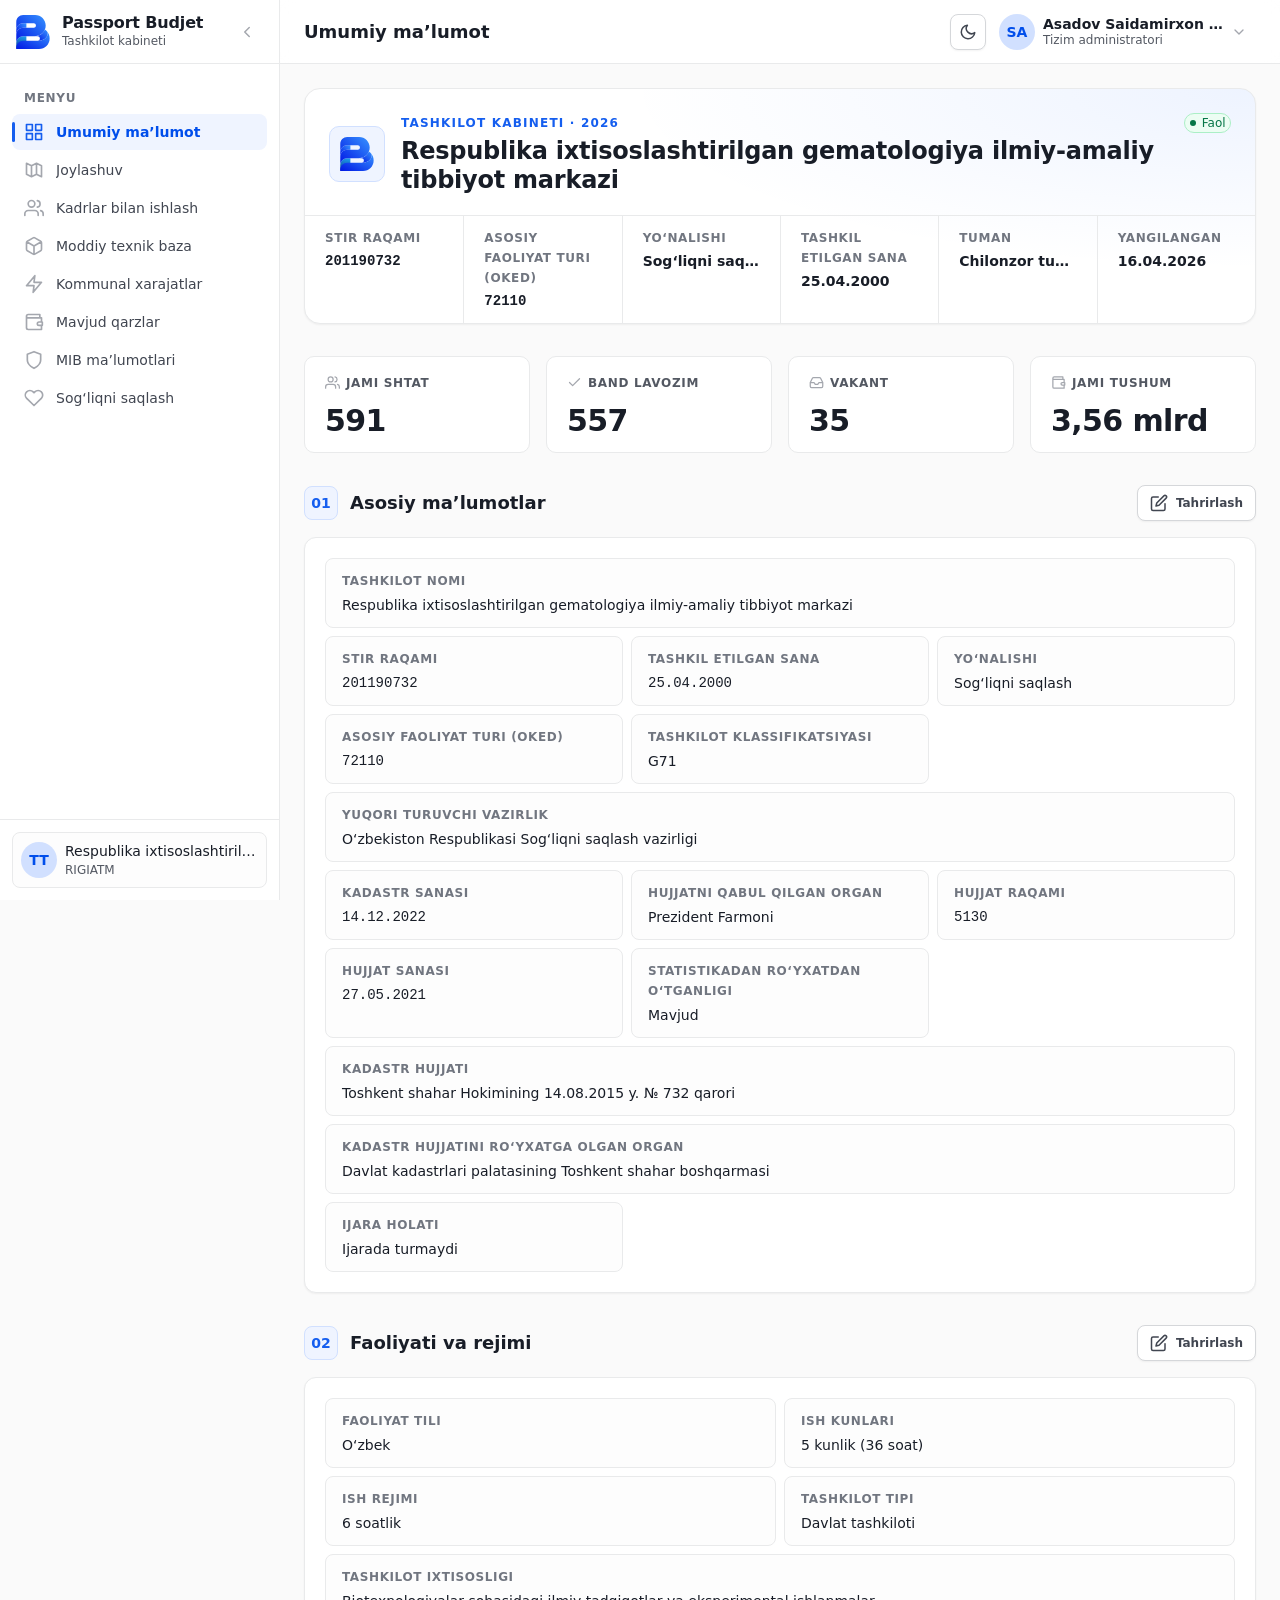
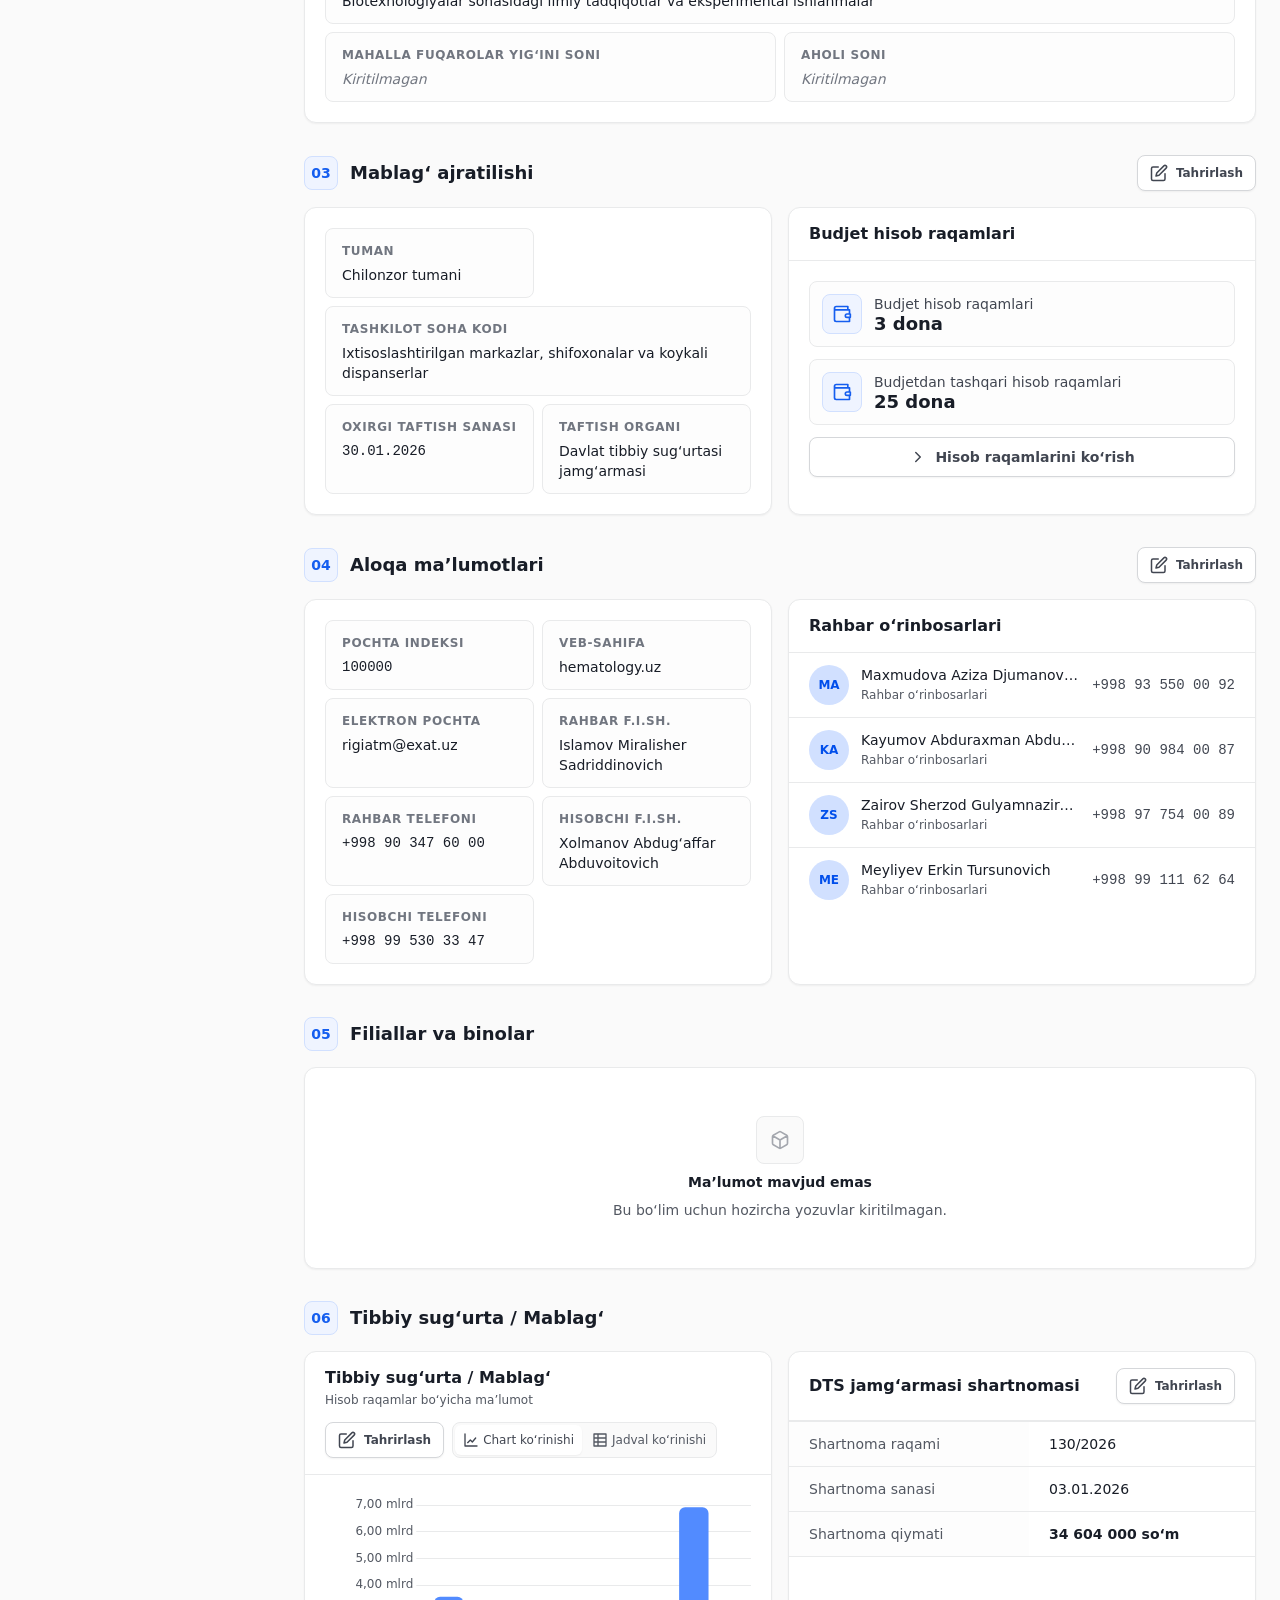
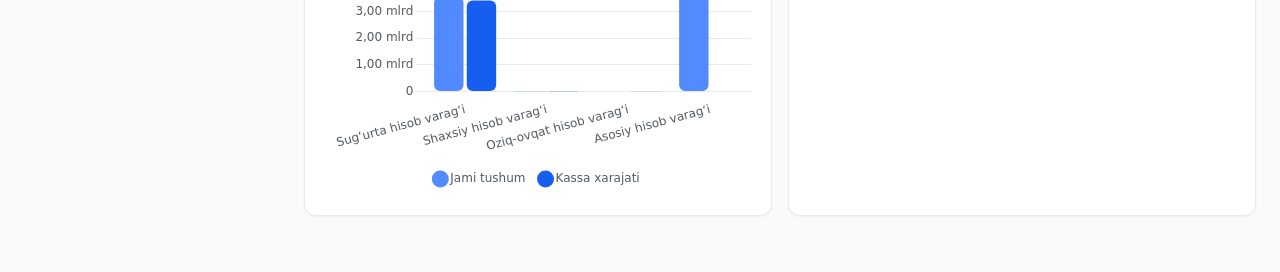
==== commit edcb5612: "feat: analytics dashboard with interactive Uzbekistan map + org detail v2 Bosh sahifa (admin) is now" ====
--- a/index.html
+++ b/index.html
@@ -32,6 +32,7 @@
   <script src="assets/js/regions.js"></script>
   <script src="assets/js/components.js"></script>
   <script src="assets/js/charts.js"></script>
+  <script src="assets/js/uzmap-data.js"></script>
   <script src="assets/js/admin-data.js"></script>
   <script src="assets/js/admin.js"></script>
   <script src="assets/js/app.js"></script>
--- a/assets/css/app.css
+++ b/assets/css/app.css
@@ -444,6 +444,146 @@
 .nav-item--back { color: var(--text-brand-secondary); margin-bottom: var(--spacing-md); border: 1px dashed var(--border-brand, var(--border-primary)); }
 .nav-item--back .nav-item__icon { color: var(--fg-brand-primary); }
 
+/* ---------- Admin: O'zbekiston xaritasi (dashboard) ---------- */
+.uzmap-wrap { position: relative; width: 100%; }
+.uzmap { width: 100%; height: auto; display: block; }
+.uzmap__base { fill: var(--utility-brand-500); transition: fill-opacity var(--transition-fast); pointer-events: none; }
+.uzmap__base.is-inert { fill: var(--bg-quaternary, var(--bg-secondary)); fill-opacity: 0.6; }
+.uzmap__base.is-hover { fill: var(--utility-brand-600); fill-opacity: 1 !important; }
+.uzmap__hit { fill: transparent; stroke: var(--bg-primary); stroke-width: 2; cursor: pointer; }
+.uzmap__hit.is-hover { stroke: var(--utility-brand-700); stroke-width: 2.5; }
+[data-theme="dark"] .uzmap__hit { stroke: var(--bg-secondary); }
+.uzmap-tip {
+  position: absolute; z-index: 20; min-width: 220px; max-width: 280px; pointer-events: none;
+  background: var(--bg-primary); border: 1px solid var(--border-primary); border-radius: var(--radius-md);
+  box-shadow: var(--shadow-lg); padding: var(--spacing-lg); opacity: 0; visibility: hidden;
+  transition: opacity var(--transition-fast);
+}
+.uzmap-tip.is-on { opacity: 1; visibility: visible; }
+.uzmap-tip__title { font-weight: var(--font-weight-semibold); font-size: var(--text-sm); color: var(--text-primary); margin-bottom: var(--spacing-md); }
+.uzmap-tip__row { display: flex; justify-content: space-between; gap: var(--spacing-lg); font-size: var(--text-xs); color: var(--text-tertiary); padding: 2px 0; }
+.uzmap-tip__row b { color: var(--text-primary); }
+.uzmap-tip__hint { margin-top: var(--spacing-md); font-size: 11px; color: var(--text-brand-secondary); }
+
+.dash-map-grid { display: grid; grid-template-columns: minmax(0, 2fr) minmax(280px, 1fr); gap: var(--spacing-2xl); align-items: start; }
+@media (max-width: 1024px) { .dash-map-grid { grid-template-columns: 1fr; } }
+.dash-legend { display: flex; align-items: center; gap: var(--spacing-md); }
+.dash-legend__label { font-size: var(--text-xs); color: var(--text-tertiary); }
+.dash-legend__scale { width: 96px; height: 8px; border-radius: var(--radius-full); background: linear-gradient(90deg, color-mix(in srgb, var(--utility-brand-500) 18%, transparent), var(--utility-brand-500)); }
+.dash-rank { padding: var(--spacing-md); }
+.dash-rank__row { display: grid; grid-template-columns: minmax(0, 1fr) 72px 32px; align-items: center; gap: var(--spacing-md); width: 100%; padding: var(--spacing-md); border-radius: var(--radius-sm); text-align: left; transition: background var(--transition-fast); }
+.dash-rank__row:hover { background: var(--bg-primary-hover); }
+.dash-rank__name { font-size: var(--text-xs); color: var(--text-secondary); overflow: hidden; text-overflow: ellipsis; white-space: nowrap; }
+.dash-rank__bar { height: 6px; border-radius: var(--radius-full); background: var(--bg-quaternary, var(--bg-secondary)); overflow: hidden; }
+.dash-rank__fill { display: block; height: 100%; border-radius: var(--radius-full); background: var(--utility-brand-500); }
+.dash-rank__val { font-size: var(--text-xs); font-weight: var(--font-weight-semibold); color: var(--text-primary); text-align: right; }
+.dash-district-map .uzmap { max-height: 460px; }
+.dash-chips { display: flex; flex-wrap: wrap; gap: var(--spacing-md); margin-bottom: var(--spacing-lg); }
+.dash-chip {
+  display: inline-flex; align-items: center; gap: var(--spacing-md); min-height: 36px;
+  padding: 0 var(--spacing-lg); border-radius: var(--radius-full);
+  border: 1px solid var(--border-primary); background: var(--bg-primary);
+  font-size: var(--text-xs); font-weight: var(--font-weight-medium); color: var(--text-secondary);
+  transition: border-color var(--transition-fast), background var(--transition-fast);
+}
+.dash-chip:hover { background: var(--bg-primary-hover); }
+.dash-chip.is-active { background: var(--utility-brand-50); border-color: var(--border-brand); color: var(--text-brand-secondary); font-weight: var(--font-weight-semibold); }
+.dash-chip__n { background: var(--bg-secondary); border-radius: var(--radius-full); padding: 0 var(--spacing-md); font-size: 11px; color: var(--text-tertiary); }
+.dash-chip.is-active .dash-chip__n { background: var(--utility-brand-100); color: var(--utility-brand-700); }
+
+/* ---------- Admin: org detail v2 (mock layout) ---------- */
+.odx-back { display: inline-flex; align-items: center; gap: var(--spacing-sm); color: var(--text-tertiary); font-size: var(--text-sm); font-weight: var(--font-weight-medium); }
+.odx-back:hover { color: var(--text-primary); }
+.odx-back .icon { width: 16px; height: 16px; }
+.odx-hero {
+  background: linear-gradient(120deg, var(--utility-brand-700), var(--utility-brand-500));
+  border-radius: var(--radius-xl); padding: var(--spacing-3xl); color: #fff; margin-bottom: var(--spacing-2xl);
+}
+.odx-hero__name { font-size: var(--display-xs); font-weight: var(--font-weight-bold); line-height: 1.25; overflow-wrap: anywhere; }
+.odx-hero__badges { display: flex; flex-wrap: wrap; gap: var(--spacing-md); margin: var(--spacing-lg) 0 var(--spacing-2xl); }
+.odx-badge { padding: 3px var(--spacing-lg); border-radius: var(--radius-full); background: rgba(255, 255, 255, 0.16); font-size: var(--text-xs); font-weight: var(--font-weight-medium); }
+.odx-badge--ok { background: rgba(255, 255, 255, 0.92); color: var(--utility-success-700); }
+.odx-hero__facts { display: flex; flex-wrap: wrap; gap: var(--spacing-3xl); }
+.odx-fact { display: flex; flex-direction: column; gap: 2px; min-width: 0; }
+.odx-fact__l { font-size: var(--text-xs); opacity: 0.75; }
+.odx-fact__v { font-size: var(--text-sm); font-weight: var(--font-weight-semibold); overflow-wrap: anywhere; }
+.odx-grid { display: grid; grid-template-columns: minmax(0, 2fr) minmax(300px, 1fr); gap: var(--spacing-2xl); align-items: start; }
+@media (max-width: 1024px) { .odx-grid { grid-template-columns: 1fr; } }
+.odx-col { display: flex; flex-direction: column; gap: var(--spacing-lg); min-width: 0; }
+.odx-info__head { display: flex; align-items: center; gap: var(--spacing-lg); width: 100%; padding: var(--spacing-xl) var(--spacing-2xl); text-align: left; }
+.odx-info__icon { width: 36px; height: 36px; border-radius: var(--radius-md); background: var(--utility-brand-50); color: var(--utility-brand-600); display: grid; place-items: center; flex: none; }
+.odx-info__icon .icon { width: 18px; height: 18px; }
+.odx-info__title { flex: 1; font-weight: var(--font-weight-semibold); font-size: var(--text-sm); color: var(--text-primary); min-width: 0; }
+.odx-info__chev { color: var(--fg-quaternary); transition: transform var(--transition-fast); flex: none; }
+.odx-info.is-open .odx-info__chev { transform: rotate(180deg); }
+.odx-info__body { display: none; padding: 0 var(--spacing-2xl) var(--spacing-lg); }
+.odx-info.is-open .odx-info__body { display: block; }
+.odx-info__row { display: flex; align-items: baseline; justify-content: space-between; gap: var(--spacing-lg); padding: var(--spacing-md) 0; border-bottom: 1px dashed var(--border-secondary); }
+.odx-info__row:last-child { border-bottom: 0; }
+.odx-info__label { font-size: var(--text-sm); color: var(--text-tertiary); flex: none; }
+.odx-info__value { font-size: var(--text-sm); font-weight: var(--font-weight-semibold); color: var(--text-primary); text-align: right; overflow-wrap: anywhere; min-width: 0; }
+.odx-map { height: 300px; border-radius: var(--radius-md); overflow: hidden; position: relative; z-index: 0; }
+.odx-donut { position: relative; width: 220px; margin: 0 auto var(--spacing-lg); }
+.odx-donut__center { position: absolute; inset: 0; display: flex; flex-direction: column; align-items: center; justify-content: center; text-align: center; pointer-events: none; }
+.odx-donut__center b { font-size: var(--text-lg); color: var(--text-primary); }
+.odx-donut__center span { font-size: var(--text-xs); color: var(--text-tertiary); }
+.odx-legend { display: flex; flex-direction: column; gap: var(--spacing-sm); }
+.odx-legend__row { display: flex; align-items: center; gap: var(--spacing-md); font-size: var(--text-xs); }
+.odx-legend__dot { width: 10px; height: 10px; border-radius: var(--radius-full); flex: none; }
+.odx-legend__name { flex: 1; color: var(--text-secondary); min-width: 0; }
+.odx-legend__val { color: var(--text-primary); }
+.odx-timeline { display: flex; flex-direction: column; gap: var(--spacing-lg); }
+.odx-time { display: flex; gap: var(--spacing-md); align-items: flex-start; }
+.odx-time__dot { width: 9px; height: 9px; border-radius: var(--radius-full); background: var(--utility-brand-500); margin-top: 5px; flex: none; }
+.odx-time__title { font-size: var(--text-sm); font-weight: var(--font-weight-medium); color: var(--text-primary); }
+.odx-time__sub { font-size: var(--text-xs); color: var(--text-tertiary); }
+.od-embed-head { display: flex; align-items: center; gap: var(--spacing-lg); margin: var(--spacing-2xl) 0 var(--spacing-lg); }
+.od-embed-head__line { flex: 1; height: 1px; background: var(--border-secondary); }
+.od-embed-head__label { font-size: var(--text-xs); font-weight: var(--font-weight-semibold); color: var(--text-quaternary); text-transform: uppercase; letter-spacing: 0.04em; }
+.od-embed .page { padding: 0; max-width: none; }
+.od-embed .page__title { font-size: var(--text-xl); }
+
+/* ---------- Admin: tashkilot ma'lumotlari (org detail) ---------- */
+.od-hero { display: flex; align-items: center; gap: var(--spacing-2xl); padding: var(--spacing-2xl); flex-wrap: wrap; }
+.od-ring { position: relative; flex: none; display: grid; place-items: center; }
+.od-ring svg { position: absolute; inset: 0; }
+.od-ring__val { position: relative; font-weight: var(--font-weight-bold); font-size: var(--text-md); color: var(--text-primary); }
+.od-hero__meta { flex: 1; min-width: 220px; display: flex; flex-direction: column; gap: var(--spacing-md); }
+.od-hero__label { font-size: var(--text-sm); font-weight: var(--font-weight-medium); color: var(--text-secondary); }
+.od-hero__count { font-size: var(--text-xs); color: var(--text-tertiary); }
+.od-bar { position: relative; height: 8px; border-radius: var(--radius-full); background: var(--bg-quaternary, var(--bg-secondary)); overflow: visible; flex: 1; min-width: 120px; }
+.od-bar__fill { height: 100%; border-radius: var(--radius-full); background: var(--utility-success-500, #17b26a); transition: width var(--transition-base); }
+.od-bar__check { position: absolute; right: -4px; top: 50%; transform: translateY(-50%); width: 18px; height: 18px; border-radius: var(--radius-full); background: var(--utility-success-500, #17b26a); color: #fff; display: grid; place-items: center; }
+.od-bar__check .icon { width: 11px; height: 11px; }
+.od-sum { display: flex; align-items: center; gap: var(--spacing-lg); }
+.od-sum__label { flex: none; font-size: var(--text-xs); color: var(--text-tertiary); }
+.od-secs { display: grid; grid-template-columns: repeat(auto-fill, minmax(260px, 1fr)); gap: var(--spacing-lg); }
+.od-sec { padding: var(--spacing-xl); display: flex; flex-direction: column; gap: var(--spacing-md); }
+.od-sec__title { font-size: var(--text-sm); font-weight: var(--font-weight-semibold); color: var(--text-primary); overflow-wrap: anywhere; }
+.od-sec__bar { display: flex; align-items: center; gap: var(--spacing-md); }
+.od-sec__pct { font-size: var(--text-xs); color: var(--text-tertiary); flex: none; }
+.od-sec__count { font-size: var(--text-xs); color: var(--text-tertiary); }
+.od-pill { display: inline-flex; align-items: center; border-radius: var(--radius-full); padding: 1px var(--spacing-md); font-size: 11px; font-weight: var(--font-weight-semibold); line-height: 1.6; margin-left: var(--spacing-sm); }
+.od-pill--ok { background: var(--utility-success-500, #17b26a); color: #fff; }
+.od-pill--zero { background: var(--bg-secondary); color: var(--text-quaternary); border: 1px solid var(--border-secondary); }
+.od-pill--n { background: var(--bg-secondary); color: var(--text-tertiary); border: 1px solid var(--border-secondary); }
+.od-int { position: relative; padding: var(--spacing-xl); display: flex; flex-direction: column; gap: var(--spacing-sm); text-align: left; }
+.od-int.is-clickable { cursor: pointer; transition: border-color var(--transition-fast), box-shadow var(--transition-fast); }
+.od-int.is-clickable:hover { border-color: var(--border-brand); box-shadow: var(--shadow-sm); }
+.od-int__top { display: flex; align-items: center; gap: var(--spacing-md); min-width: 0; }
+.od-int__dot { width: 8px; height: 8px; border-radius: var(--radius-full); background: var(--fg-quaternary); flex: none; }
+.od-int.is-loaded .od-int__dot { background: var(--utility-success-500, #17b26a); }
+.od-int__title { font-size: var(--text-sm); font-weight: var(--font-weight-semibold); color: var(--text-primary); flex: 1; min-width: 0; overflow-wrap: anywhere; }
+.od-int__sub { font-size: var(--text-xs); color: var(--text-tertiary); }
+.od-int__chev { position: absolute; right: var(--spacing-lg); bottom: var(--spacing-lg); color: var(--fg-quaternary); display: inline-flex; }
+.od-int__chev .icon { width: 16px; height: 16px; }
+.od-tag { display: inline-flex; padding: 1px var(--spacing-md); border-radius: var(--radius-xs); background: var(--bg-warning-primary); color: var(--utility-warning-700); border: 1px solid var(--utility-warning-200); font-size: 11px; font-weight: var(--font-weight-semibold); letter-spacing: 0.04em; }
+.od-legend { display: flex; align-items: center; gap: var(--spacing-2xl); margin-top: var(--spacing-lg); flex-wrap: wrap; }
+.od-legend__item { display: inline-flex; align-items: center; gap: var(--spacing-sm); font-size: var(--text-xs); color: var(--text-tertiary); }
+.od-legend__dot { width: 10px; height: 10px; border-radius: var(--radius-xs); border: 1px solid var(--border-primary); }
+.od-legend__dot--user { background: var(--bg-error-primary); }
+.od-legend__dot--int { background: var(--bg-secondary); }
+
 /* ---------- Admin: klassifikatorlar (master-detail) ---------- */
 .cls-layout { display: grid; grid-template-columns: 320px minmax(0, 1fr); gap: var(--spacing-2xl); align-items: start; }
 @media (max-width: 1024px) { .cls-layout { grid-template-columns: 1fr; } }
